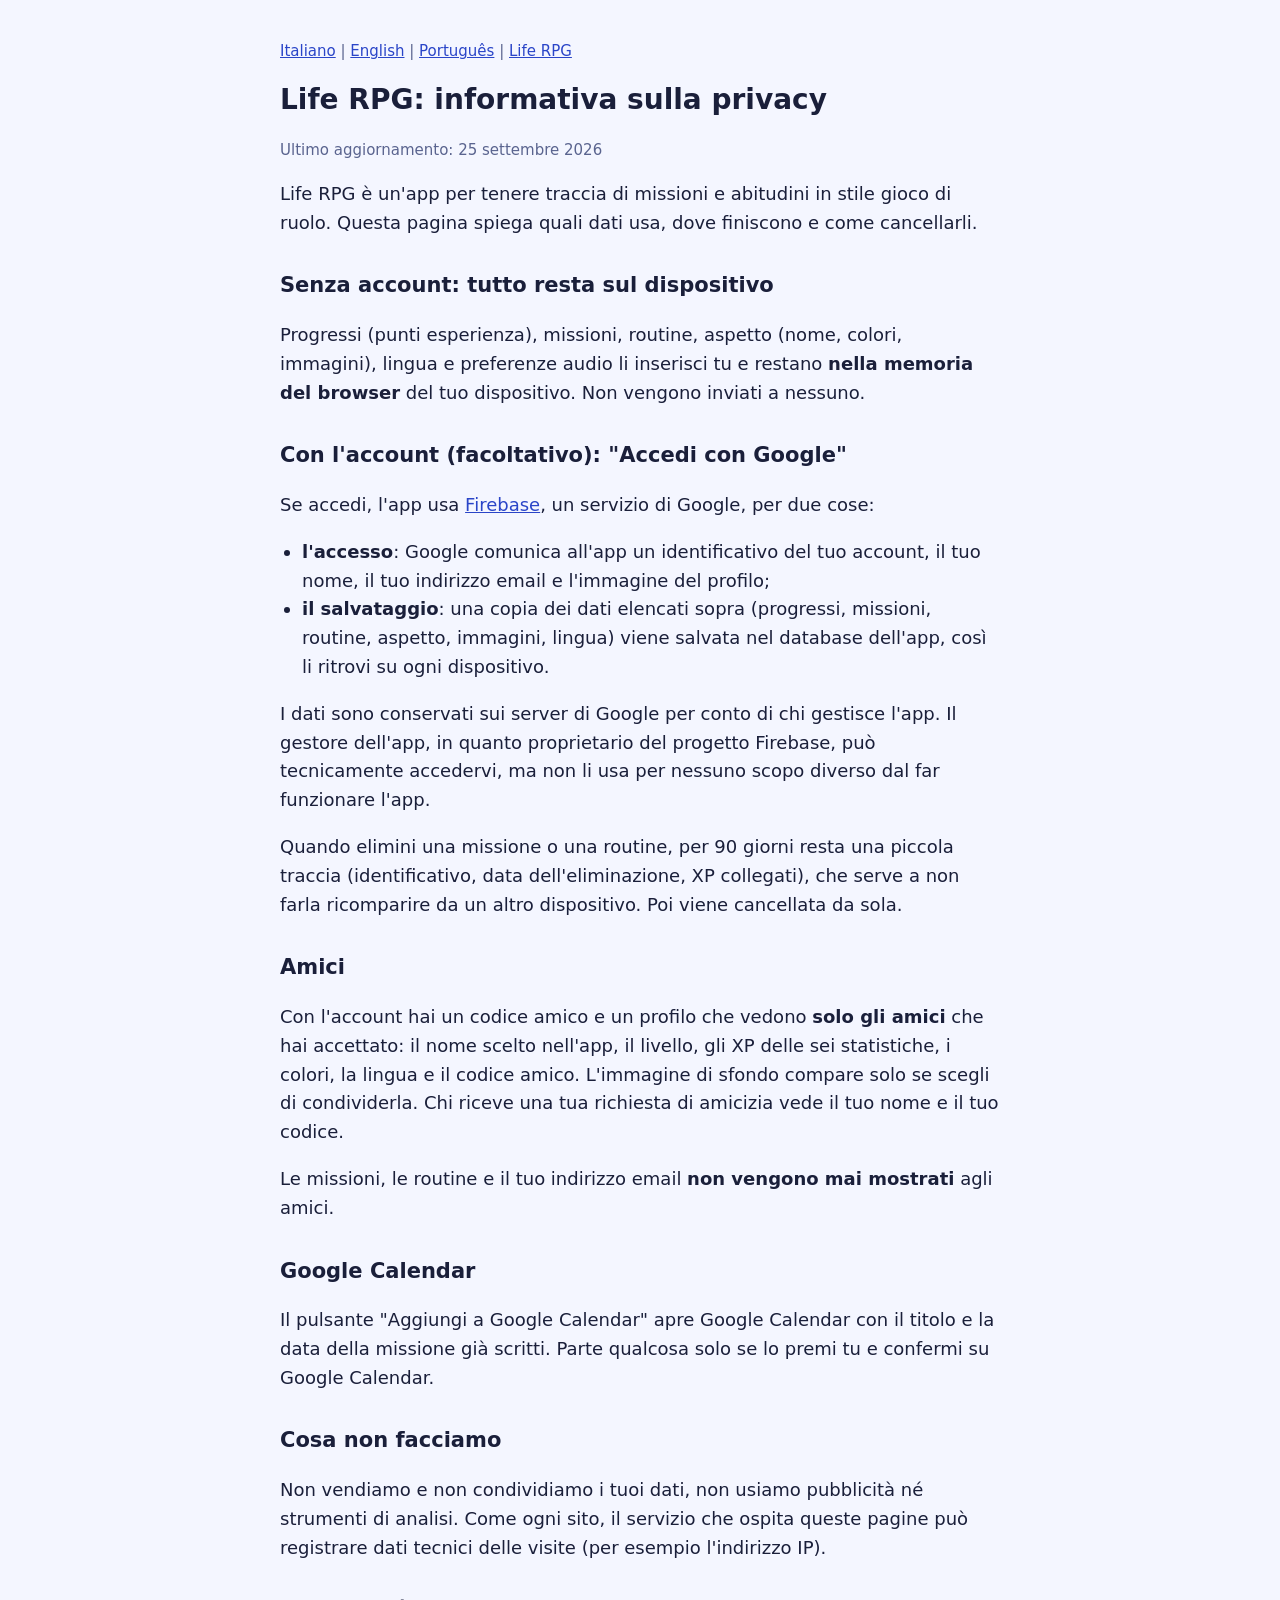
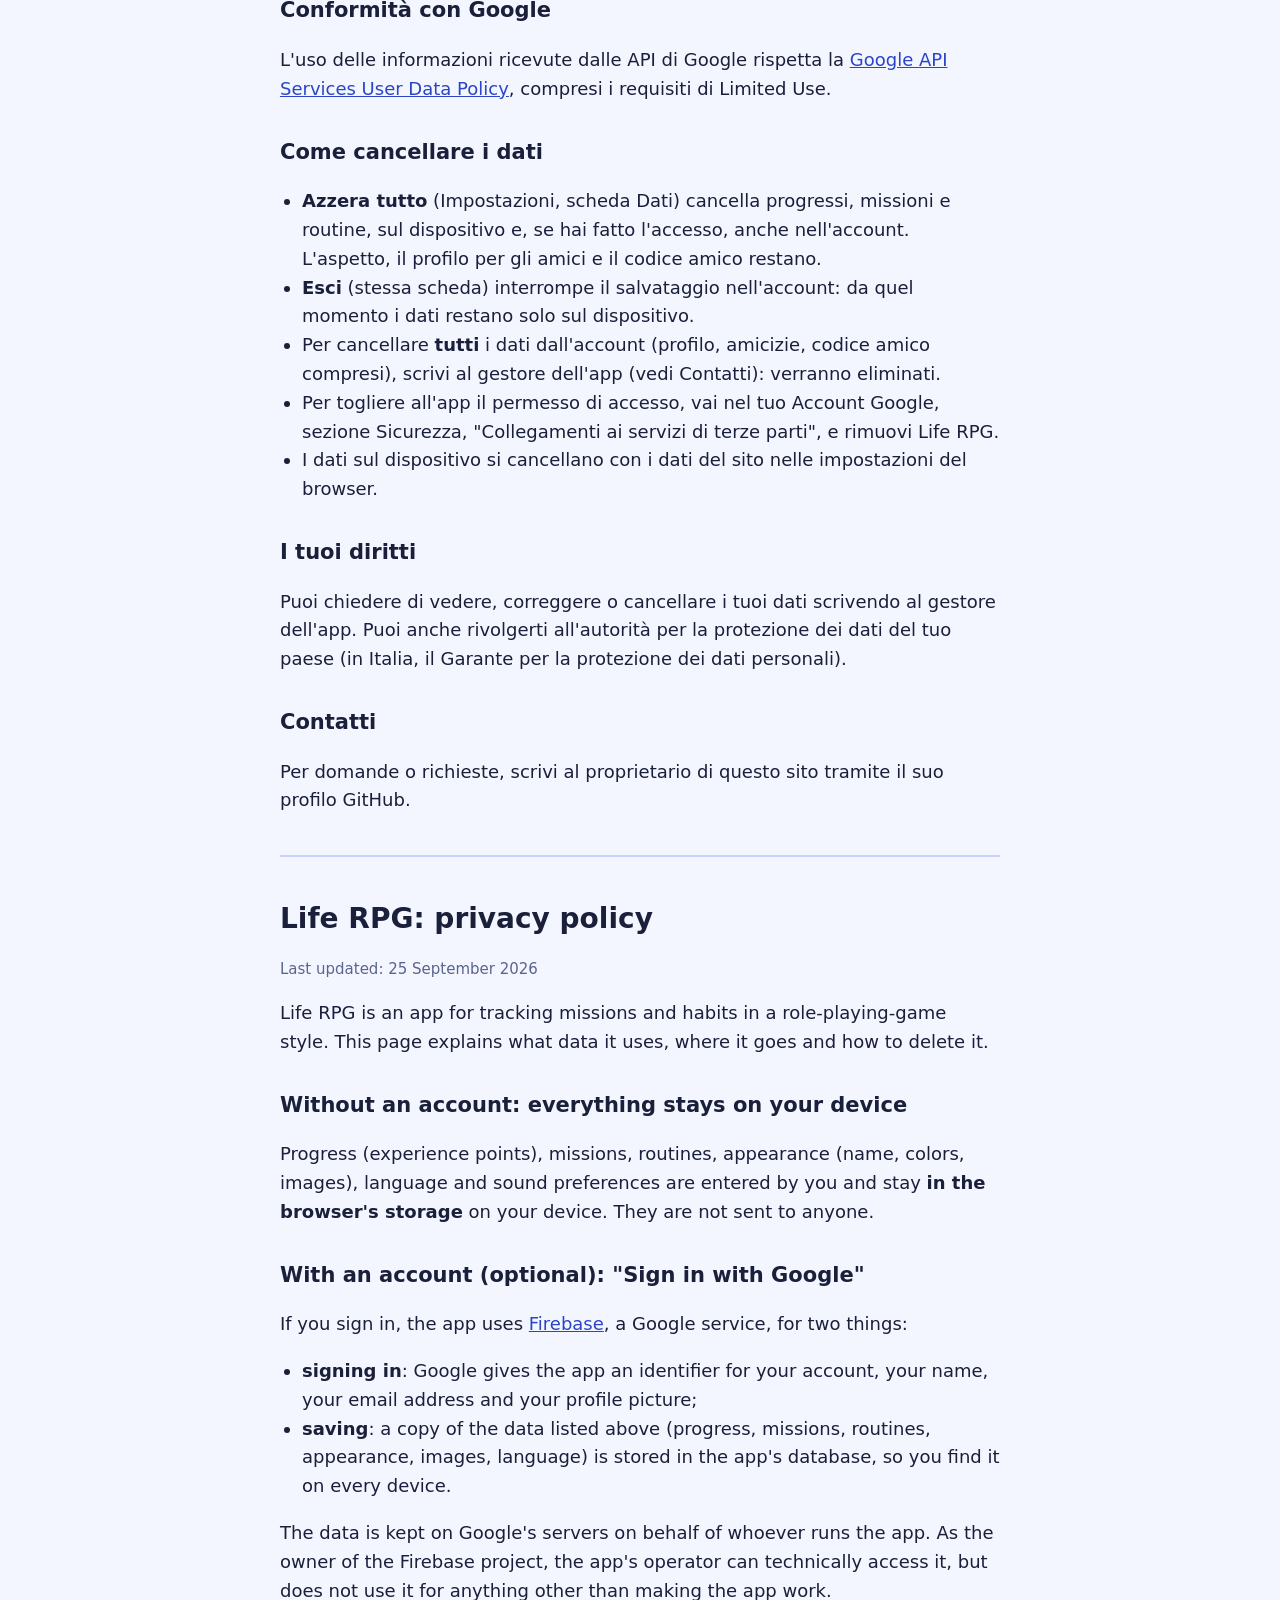
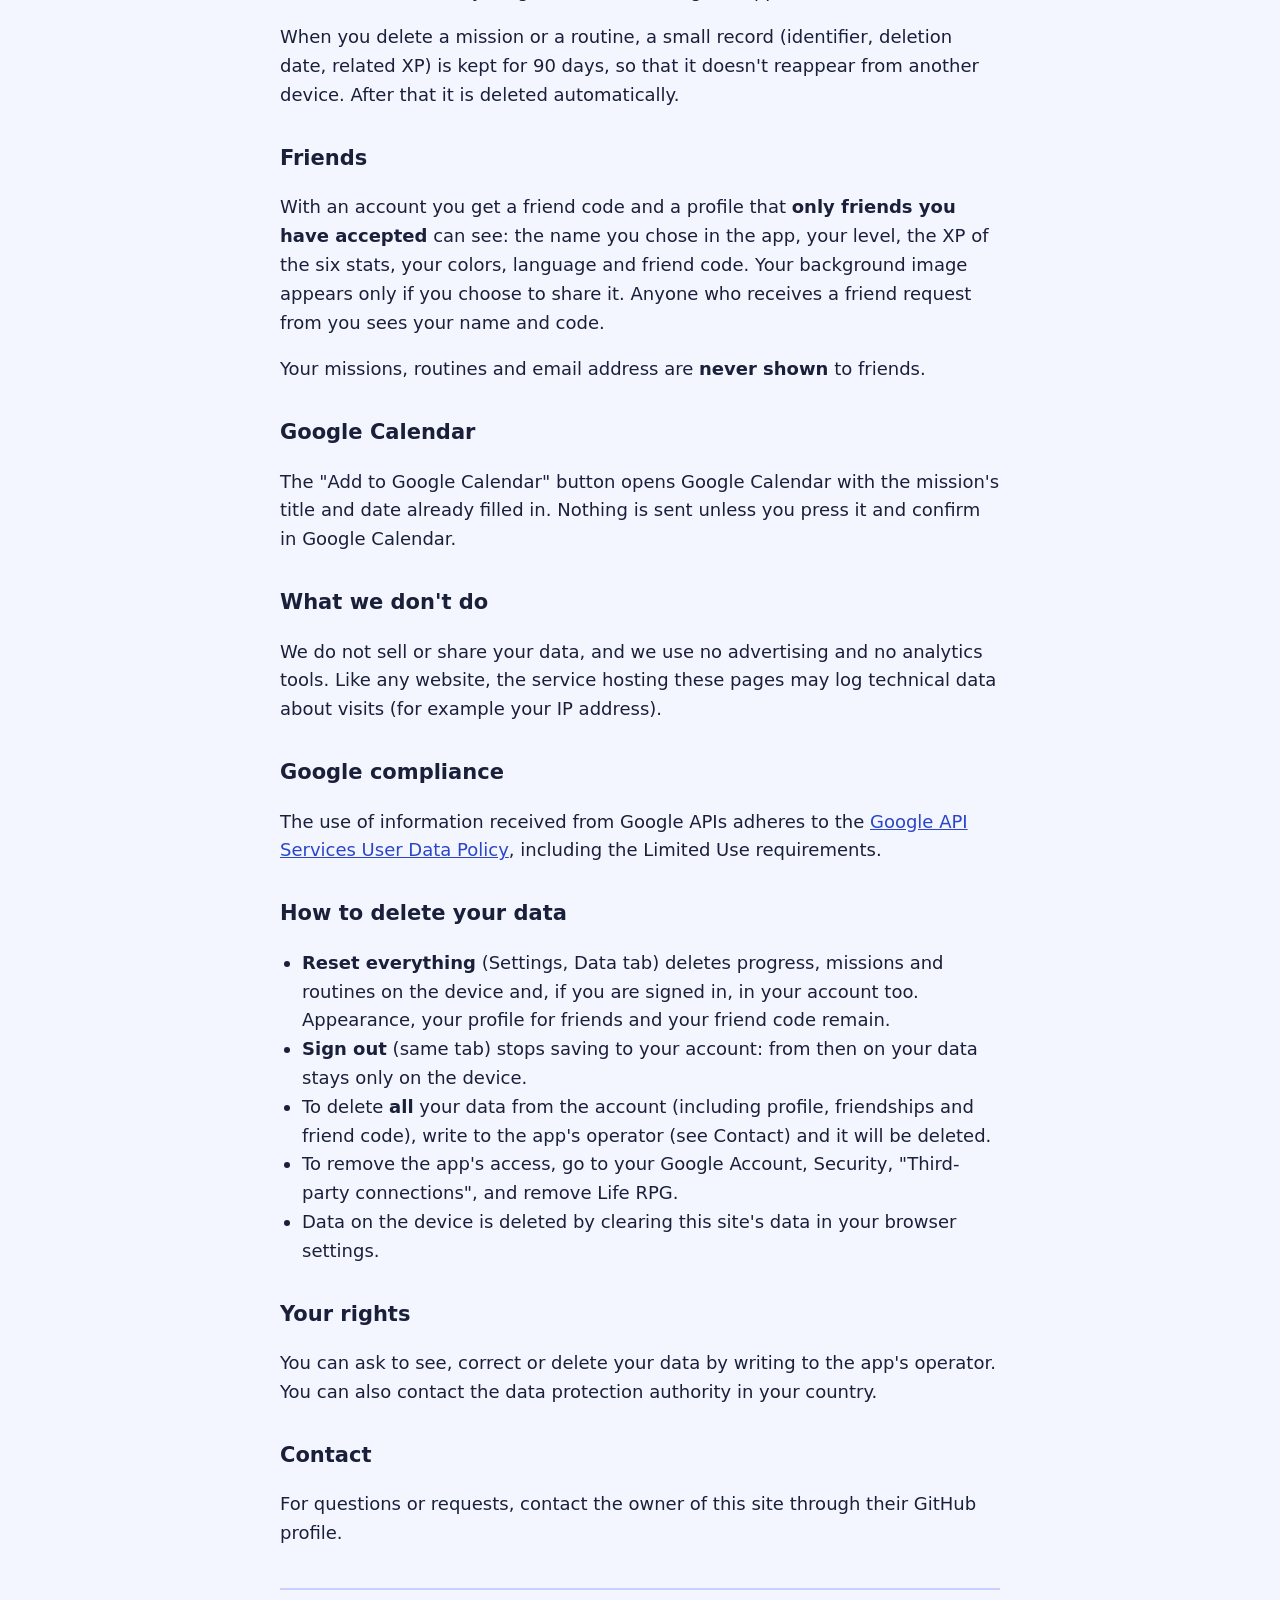
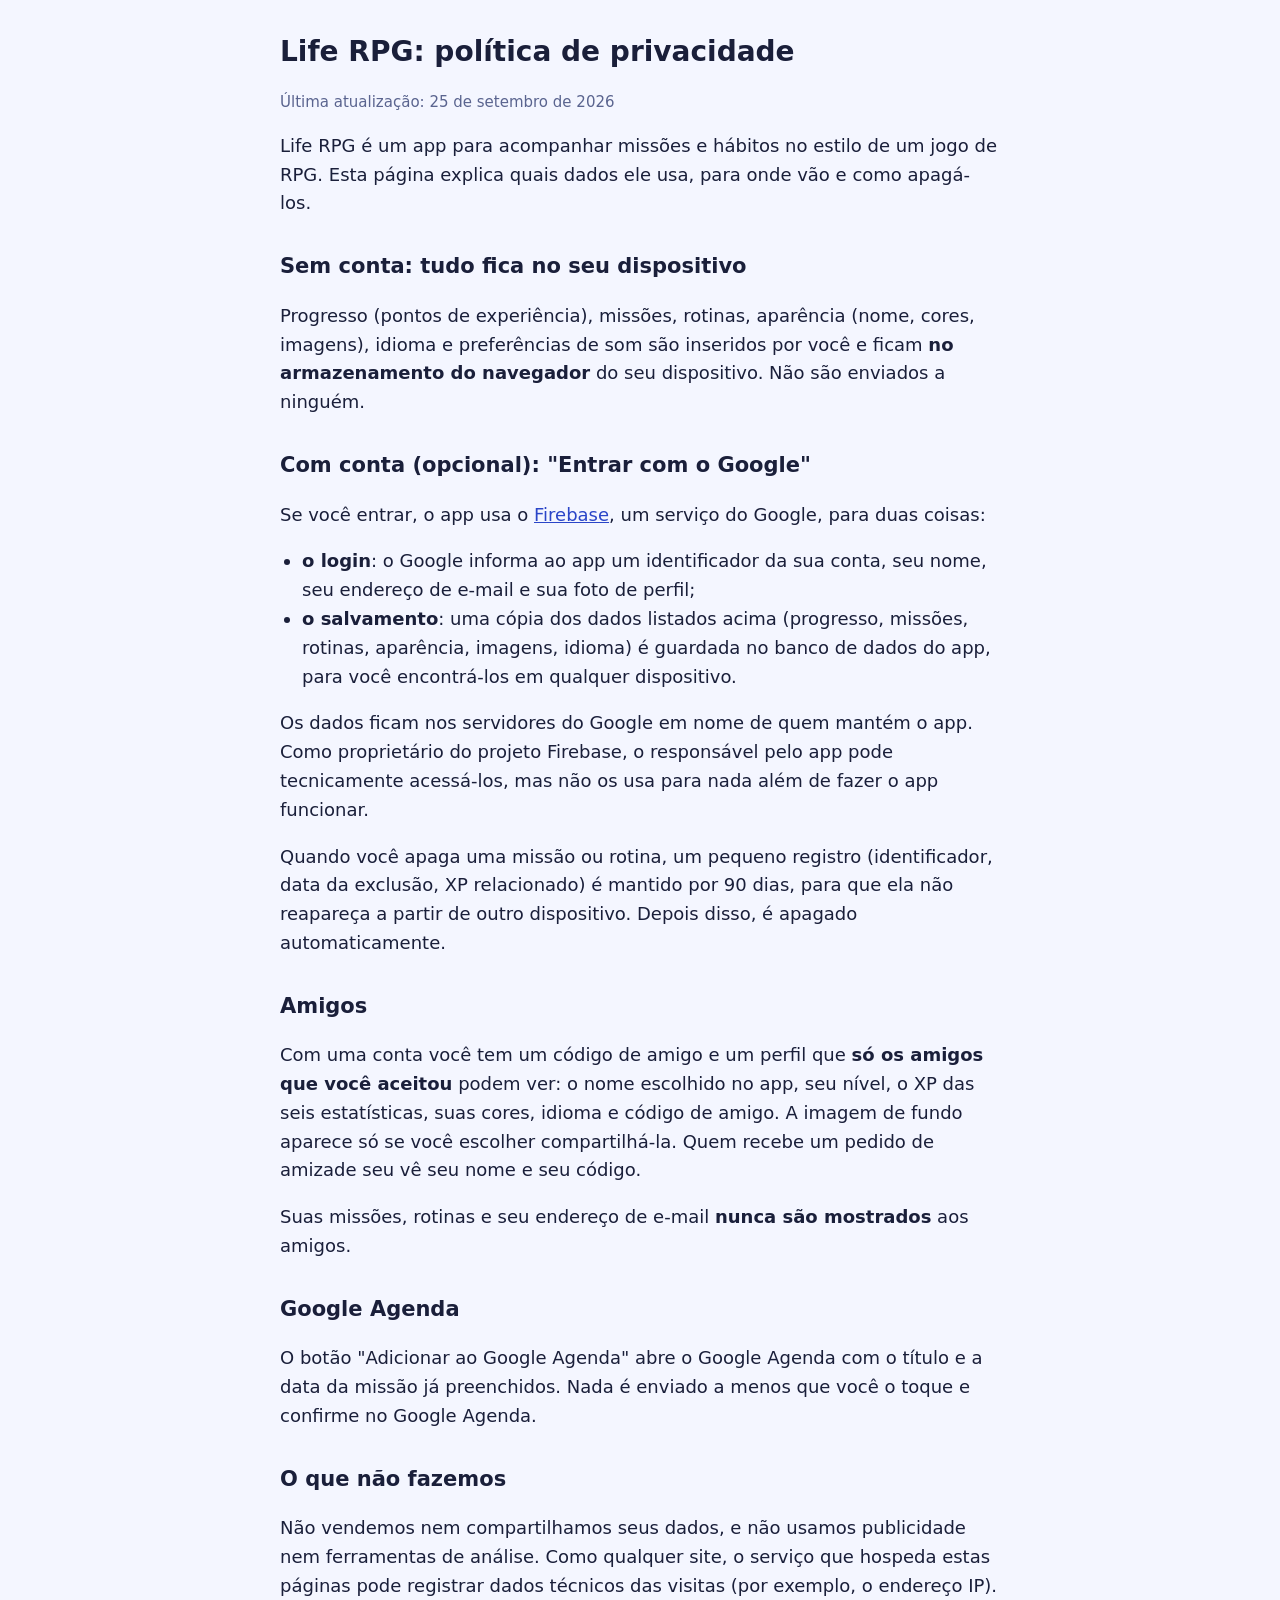
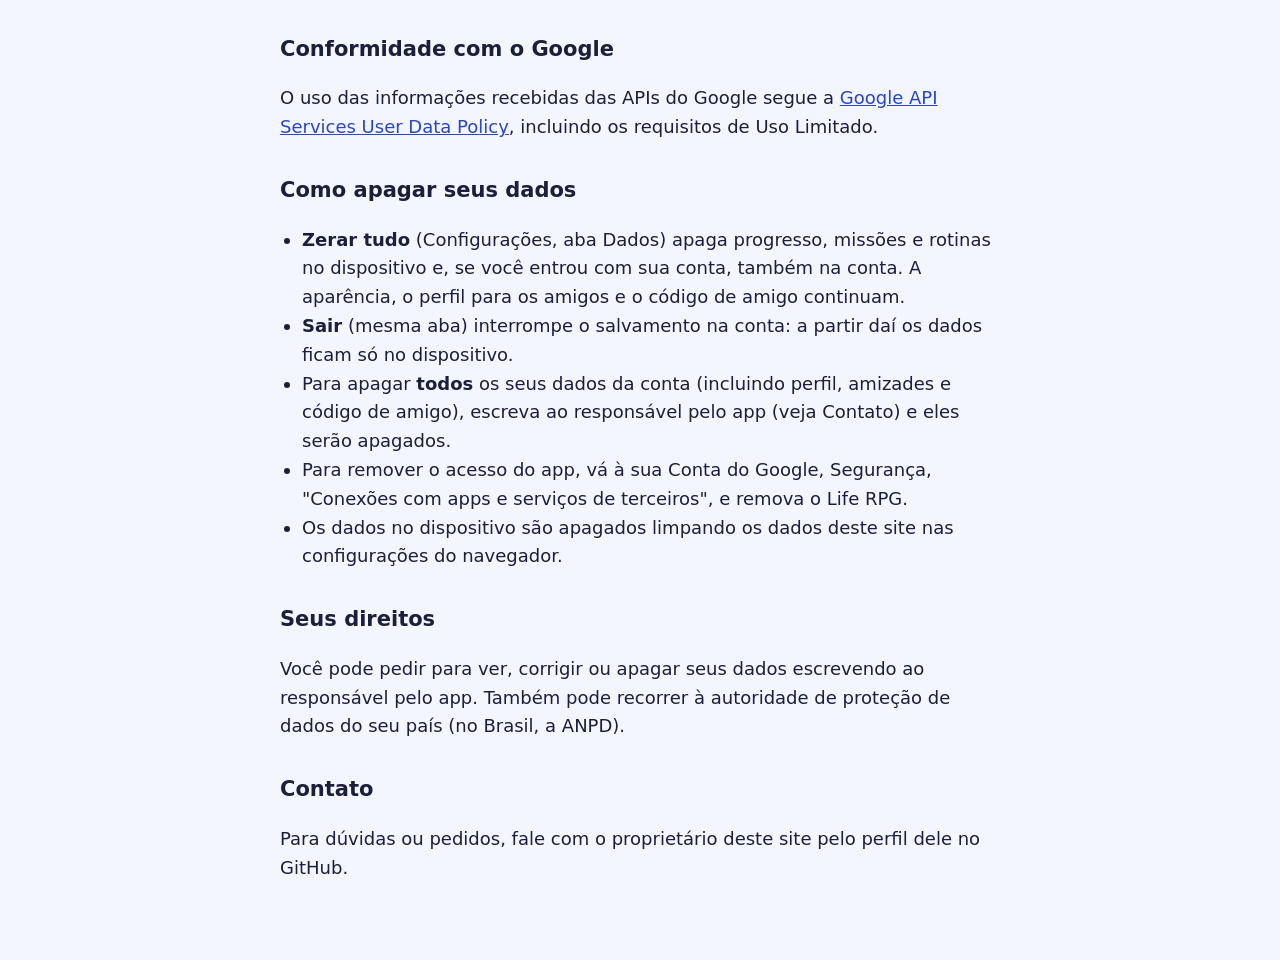
==== privacy.html @ fd1cff00 "Add files via upload" ====
<!DOCTYPE html>
<html lang="it">
<head>
<meta charset="utf-8">
<meta name="viewport" content="width=device-width, initial-scale=1">
<title>Life RPG - Privacy</title>
<style>
  body { font: 18px/1.6 system-ui, sans-serif; max-width: 720px; margin: 0 auto; padding: 24px 18px 60px; color: #1a1f3a; background: #f4f6ff; }
  h1 { font-size: 28px; margin: 0 0 8px; }
  h2 { font-size: 21px; margin: 32px 0 8px; }
  a { color: #2a45c8; }
  hr { border: 0; border-top: 2px solid #c9d2ff; margin: 40px 0; }
  .lang, .upd { font-size: 15px; color: #5a648f; }
  ul { padding-left: 22px; }
</style>
</head>
<body>

<p class="lang"><a href="#it">Italiano</a> | <a href="#en">English</a> | <a href="#pt">Português</a> | <a href="./">Life RPG</a></p>

<section id="it" lang="it">
<h1>Life RPG: informativa sulla privacy</h1>
<p class="upd">Ultimo aggiornamento: 25 settembre 2026</p>
<p>Life RPG è un'app per tenere traccia di missioni e abitudini in stile gioco di ruolo. Questa pagina spiega quali dati usa, dove finiscono e come cancellarli.</p>

<h2>Senza account: tutto resta sul dispositivo</h2>
<p>Progressi (punti esperienza), missioni, routine, aspetto (nome, colori, immagini), lingua e preferenze audio li inserisci tu e restano <strong>nella memoria del browser</strong> del tuo dispositivo. Non vengono inviati a nessuno.</p>

<h2>Con l'account (facoltativo): "Accedi con Google"</h2>
<p>Se accedi, l'app usa <a href="https://firebase.google.com/support/privacy">Firebase</a>, un servizio di Google, per due cose:</p>
<ul>
  <li><strong>l'accesso</strong>: Google comunica all'app un identificativo del tuo account, il tuo nome, il tuo indirizzo email e l'immagine del profilo;</li>
  <li><strong>il salvataggio</strong>: una copia dei dati elencati sopra (progressi, missioni, routine, aspetto, immagini, lingua) viene salvata nel database dell'app, così li ritrovi su ogni dispositivo.</li>
</ul>
<p>I dati sono conservati sui server di Google per conto di chi gestisce l'app. Il gestore dell'app, in quanto proprietario del progetto Firebase, può tecnicamente accedervi, ma non li usa per nessuno scopo diverso dal far funzionare l'app.</p>
<p>Quando elimini una missione o una routine, per 90 giorni resta una piccola traccia (identificativo, data dell'eliminazione, XP collegati), che serve a non farla ricomparire da un altro dispositivo. Poi viene cancellata da sola.</p>

<h2>Amici</h2>
<p>Con l'account hai un codice amico e un profilo che vedono <strong>solo gli amici</strong> che hai accettato: il nome scelto nell'app, il livello, gli XP delle sei statistiche, i colori, la lingua e il codice amico. L'immagine di sfondo compare solo se scegli di condividerla. Chi riceve una tua richiesta di amicizia vede il tuo nome e il tuo codice.</p>
<p>Le missioni, le routine e il tuo indirizzo email <strong>non vengono mai mostrati</strong> agli amici.</p>

<h2>Google Calendar</h2>
<p>Il pulsante "Aggiungi a Google Calendar" apre Google Calendar con il titolo e la data della missione già scritti. Parte qualcosa solo se lo premi tu e confermi su Google Calendar.</p>

<h2>Cosa non facciamo</h2>
<p>Non vendiamo e non condividiamo i tuoi dati, non usiamo pubblicità né strumenti di analisi. Come ogni sito, il servizio che ospita queste pagine può registrare dati tecnici delle visite (per esempio l'indirizzo IP).</p>

<h2>Conformità con Google</h2>
<p>L'uso delle informazioni ricevute dalle API di Google rispetta la <a href="https://developers.google.com/terms/api-services-user-data-policy">Google API Services User Data Policy</a>, compresi i requisiti di Limited Use.</p>

<h2>Come cancellare i dati</h2>
<ul>
  <li><strong>Azzera tutto</strong> (Impostazioni, scheda Dati) cancella progressi, missioni e routine, sul dispositivo e, se hai fatto l'accesso, anche nell'account. L'aspetto, il profilo per gli amici e il codice amico restano.</li>
  <li><strong>Esci</strong> (stessa scheda) interrompe il salvataggio nell'account: da quel momento i dati restano solo sul dispositivo.</li>
  <li>Per cancellare <strong>tutti</strong> i dati dall'account (profilo, amicizie, codice amico compresi), scrivi al gestore dell'app (vedi Contatti): verranno eliminati.</li>
  <li>Per togliere all'app il permesso di accesso, vai nel tuo Account Google, sezione Sicurezza, "Collegamenti ai servizi di terze parti", e rimuovi Life RPG.</li>
  <li>I dati sul dispositivo si cancellano con i dati del sito nelle impostazioni del browser.</li>
</ul>

<h2>I tuoi diritti</h2>
<p>Puoi chiedere di vedere, correggere o cancellare i tuoi dati scrivendo al gestore dell'app. Puoi anche rivolgerti all'autorità per la protezione dei dati del tuo paese (in Italia, il Garante per la protezione dei dati personali).</p>

<h2>Contatti</h2>
<p>Per domande o richieste, scrivi al proprietario di questo sito tramite il suo profilo GitHub.</p>
</section>

<hr>

<section id="en" lang="en">
<h1>Life RPG: privacy policy</h1>
<p class="upd">Last updated: 25 September 2026</p>
<p>Life RPG is an app for tracking missions and habits in a role-playing-game style. This page explains what data it uses, where it goes and how to delete it.</p>

<h2>Without an account: everything stays on your device</h2>
<p>Progress (experience points), missions, routines, appearance (name, colors, images), language and sound preferences are entered by you and stay <strong>in the browser's storage</strong> on your device. They are not sent to anyone.</p>

<h2>With an account (optional): "Sign in with Google"</h2>
<p>If you sign in, the app uses <a href="https://firebase.google.com/support/privacy">Firebase</a>, a Google service, for two things:</p>
<ul>
  <li><strong>signing in</strong>: Google gives the app an identifier for your account, your name, your email address and your profile picture;</li>
  <li><strong>saving</strong>: a copy of the data listed above (progress, missions, routines, appearance, images, language) is stored in the app's database, so you find it on every device.</li>
</ul>
<p>The data is kept on Google's servers on behalf of whoever runs the app. As the owner of the Firebase project, the app's operator can technically access it, but does not use it for anything other than making the app work.</p>
<p>When you delete a mission or a routine, a small record (identifier, deletion date, related XP) is kept for 90 days, so that it doesn't reappear from another device. After that it is deleted automatically.</p>

<h2>Friends</h2>
<p>With an account you get a friend code and a profile that <strong>only friends you have accepted</strong> can see: the name you chose in the app, your level, the XP of the six stats, your colors, language and friend code. Your background image appears only if you choose to share it. Anyone who receives a friend request from you sees your name and code.</p>
<p>Your missions, routines and email address are <strong>never shown</strong> to friends.</p>

<h2>Google Calendar</h2>
<p>The "Add to Google Calendar" button opens Google Calendar with the mission's title and date already filled in. Nothing is sent unless you press it and confirm in Google Calendar.</p>

<h2>What we don't do</h2>
<p>We do not sell or share your data, and we use no advertising and no analytics tools. Like any website, the service hosting these pages may log technical data about visits (for example your IP address).</p>

<h2>Google compliance</h2>
<p>The use of information received from Google APIs adheres to the <a href="https://developers.google.com/terms/api-services-user-data-policy">Google API Services User Data Policy</a>, including the Limited Use requirements.</p>

<h2>How to delete your data</h2>
<ul>
  <li><strong>Reset everything</strong> (Settings, Data tab) deletes progress, missions and routines on the device and, if you are signed in, in your account too. Appearance, your profile for friends and your friend code remain.</li>
  <li><strong>Sign out</strong> (same tab) stops saving to your account: from then on your data stays only on the device.</li>
  <li>To delete <strong>all</strong> your data from the account (including profile, friendships and friend code), write to the app's operator (see Contact) and it will be deleted.</li>
  <li>To remove the app's access, go to your Google Account, Security, "Third-party connections", and remove Life RPG.</li>
  <li>Data on the device is deleted by clearing this site's data in your browser settings.</li>
</ul>

<h2>Your rights</h2>
<p>You can ask to see, correct or delete your data by writing to the app's operator. You can also contact the data protection authority in your country.</p>

<h2>Contact</h2>
<p>For questions or requests, contact the owner of this site through their GitHub profile.</p>
</section>

<hr>

<section id="pt" lang="pt-BR">
<h1>Life RPG: política de privacidade</h1>
<p class="upd">Última atualização: 25 de setembro de 2026</p>
<p>Life RPG é um app para acompanhar missões e hábitos no estilo de um jogo de RPG. Esta página explica quais dados ele usa, para onde vão e como apagá-los.</p>

<h2>Sem conta: tudo fica no seu dispositivo</h2>
<p>Progresso (pontos de experiência), missões, rotinas, aparência (nome, cores, imagens), idioma e preferências de som são inseridos por você e ficam <strong>no armazenamento do navegador</strong> do seu dispositivo. Não são enviados a ninguém.</p>

<h2>Com conta (opcional): "Entrar com o Google"</h2>
<p>Se você entrar, o app usa o <a href="https://firebase.google.com/support/privacy">Firebase</a>, um serviço do Google, para duas coisas:</p>
<ul>
  <li><strong>o login</strong>: o Google informa ao app um identificador da sua conta, seu nome, seu endereço de e-mail e sua foto de perfil;</li>
  <li><strong>o salvamento</strong>: uma cópia dos dados listados acima (progresso, missões, rotinas, aparência, imagens, idioma) é guardada no banco de dados do app, para você encontrá-los em qualquer dispositivo.</li>
</ul>
<p>Os dados ficam nos servidores do Google em nome de quem mantém o app. Como proprietário do projeto Firebase, o responsável pelo app pode tecnicamente acessá-los, mas não os usa para nada além de fazer o app funcionar.</p>
<p>Quando você apaga uma missão ou rotina, um pequeno registro (identificador, data da exclusão, XP relacionado) é mantido por 90 dias, para que ela não reapareça a partir de outro dispositivo. Depois disso, é apagado automaticamente.</p>

<h2>Amigos</h2>
<p>Com uma conta você tem um código de amigo e um perfil que <strong>só os amigos que você aceitou</strong> podem ver: o nome escolhido no app, seu nível, o XP das seis estatísticas, suas cores, idioma e código de amigo. A imagem de fundo aparece só se você escolher compartilhá-la. Quem recebe um pedido de amizade seu vê seu nome e seu código.</p>
<p>Suas missões, rotinas e seu endereço de e-mail <strong>nunca são mostrados</strong> aos amigos.</p>

<h2>Google Agenda</h2>
<p>O botão "Adicionar ao Google Agenda" abre o Google Agenda com o título e a data da missão já preenchidos. Nada é enviado a menos que você o toque e confirme no Google Agenda.</p>

<h2>O que não fazemos</h2>
<p>Não vendemos nem compartilhamos seus dados, e não usamos publicidade nem ferramentas de análise. Como qualquer site, o serviço que hospeda estas páginas pode registrar dados técnicos das visitas (por exemplo, o endereço IP).</p>

<h2>Conformidade com o Google</h2>
<p>O uso das informações recebidas das APIs do Google segue a <a href="https://developers.google.com/terms/api-services-user-data-policy">Google API Services User Data Policy</a>, incluindo os requisitos de Uso Limitado.</p>

<h2>Como apagar seus dados</h2>
<ul>
  <li><strong>Zerar tudo</strong> (Configurações, aba Dados) apaga progresso, missões e rotinas no dispositivo e, se você entrou com sua conta, também na conta. A aparência, o perfil para os amigos e o código de amigo continuam.</li>
  <li><strong>Sair</strong> (mesma aba) interrompe o salvamento na conta: a partir daí os dados ficam só no dispositivo.</li>
  <li>Para apagar <strong>todos</strong> os seus dados da conta (incluindo perfil, amizades e código de amigo), escreva ao responsável pelo app (veja Contato) e eles serão apagados.</li>
  <li>Para remover o acesso do app, vá à sua Conta do Google, Segurança, "Conexões com apps e serviços de terceiros", e remova o Life RPG.</li>
  <li>Os dados no dispositivo são apagados limpando os dados deste site nas configurações do navegador.</li>
</ul>

<h2>Seus direitos</h2>
<p>Você pode pedir para ver, corrigir ou apagar seus dados escrevendo ao responsável pelo app. Também pode recorrer à autoridade de proteção de dados do seu país (no Brasil, a ANPD).</p>

<h2>Contato</h2>
<p>Para dúvidas ou pedidos, fale com o proprietário deste site pelo perfil dele no GitHub.</p>
</section>

</body>
</html>
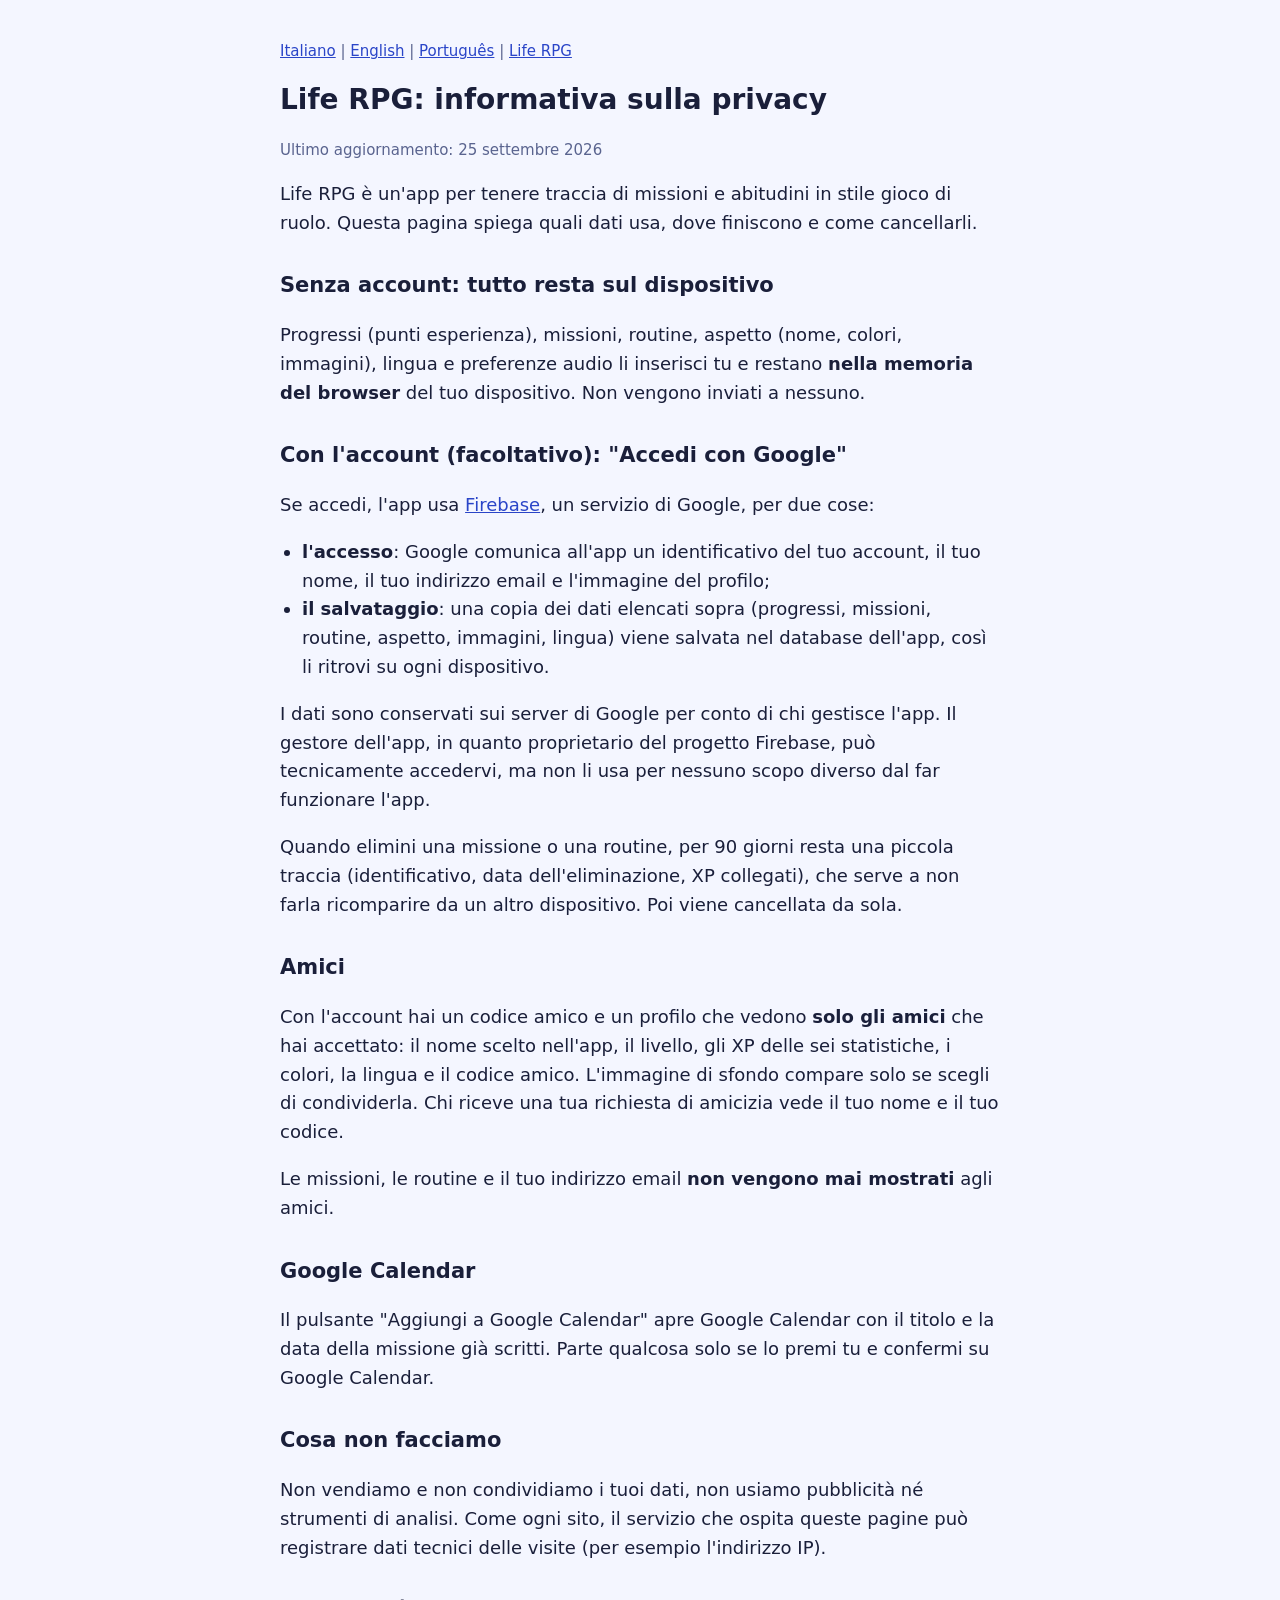
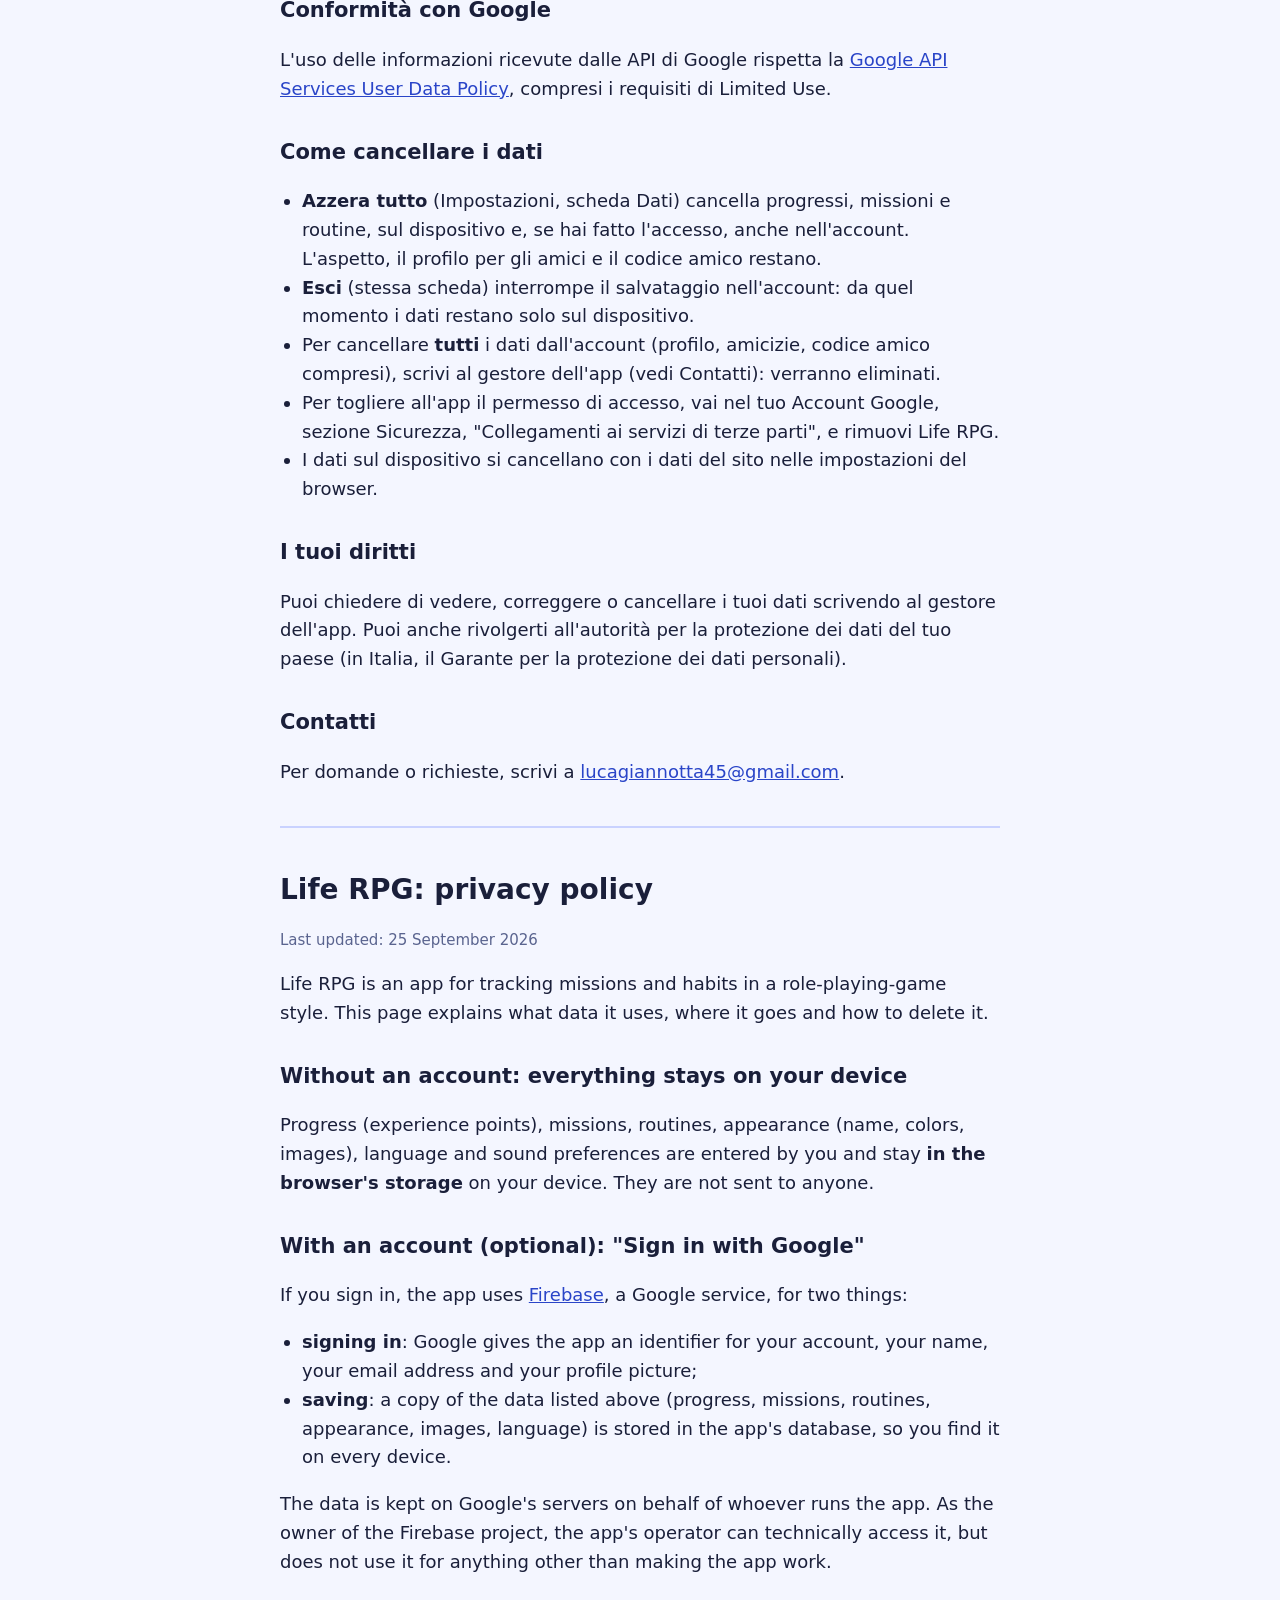
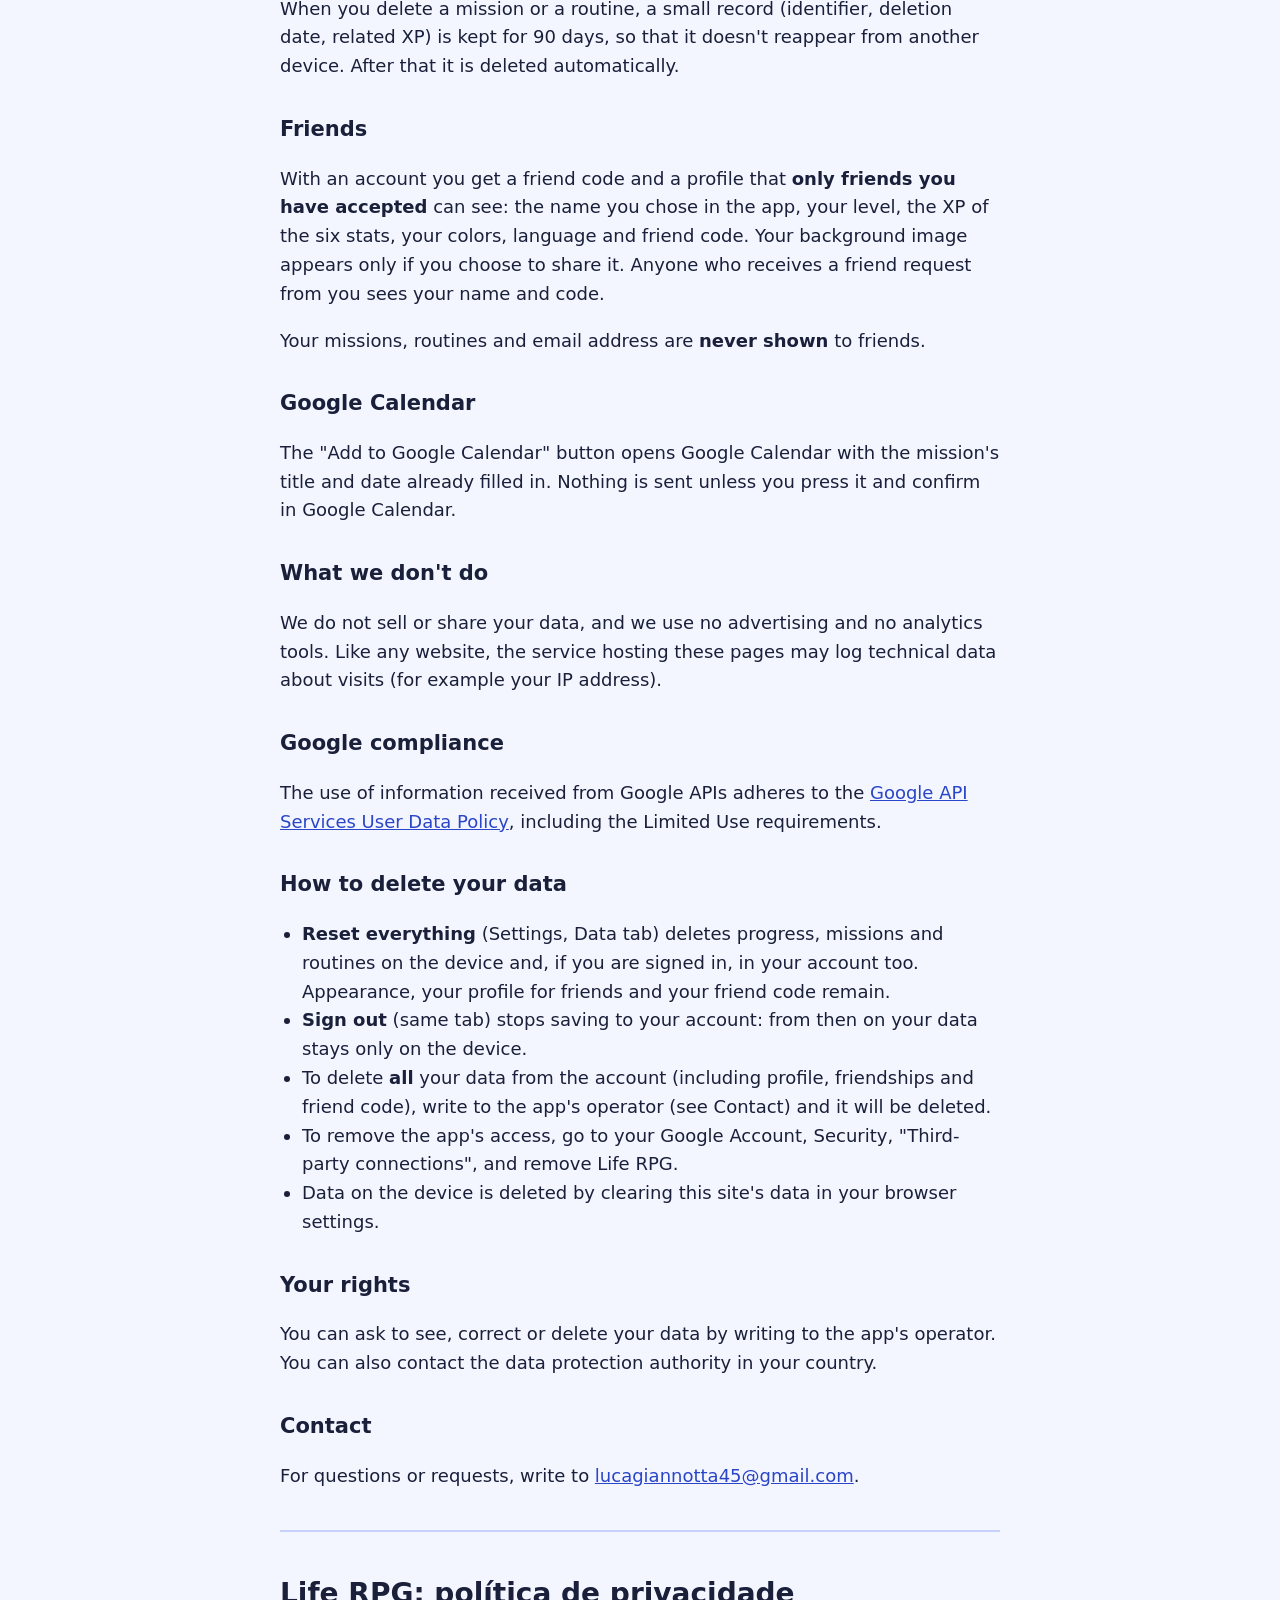
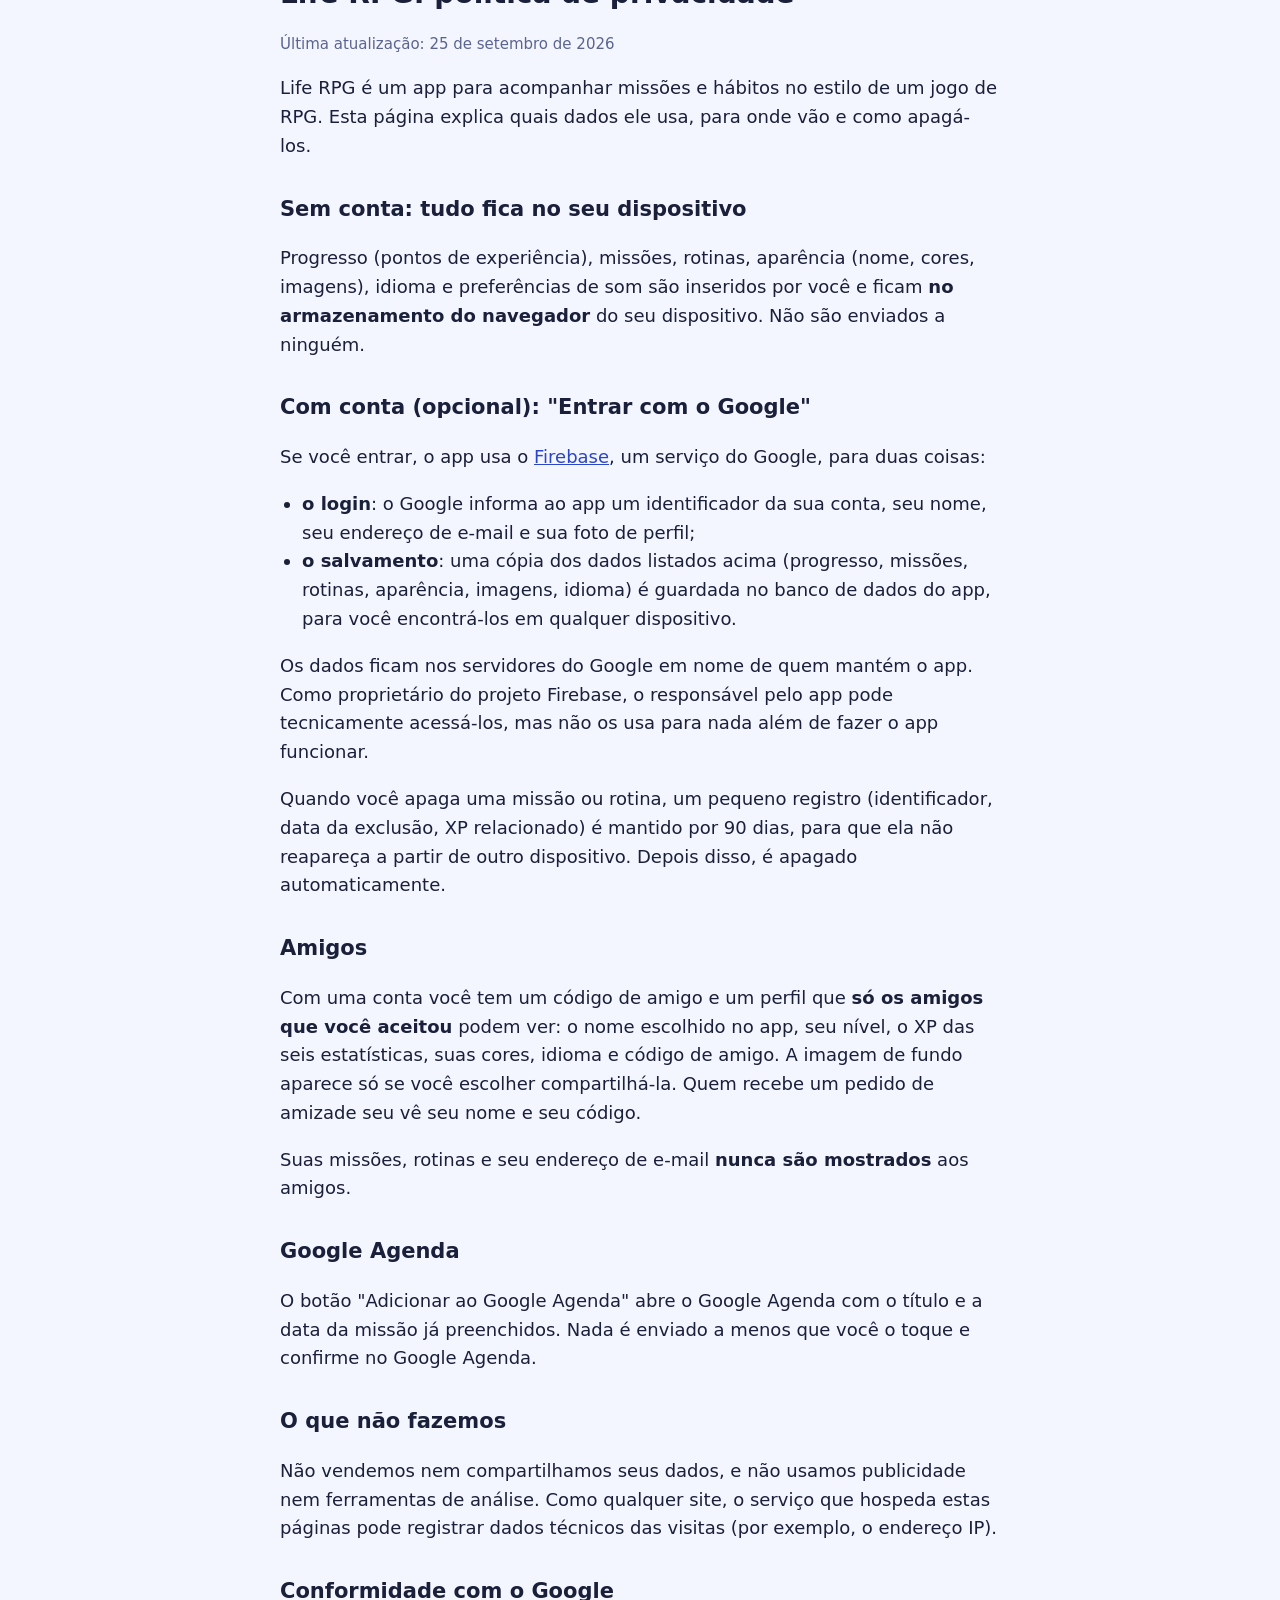
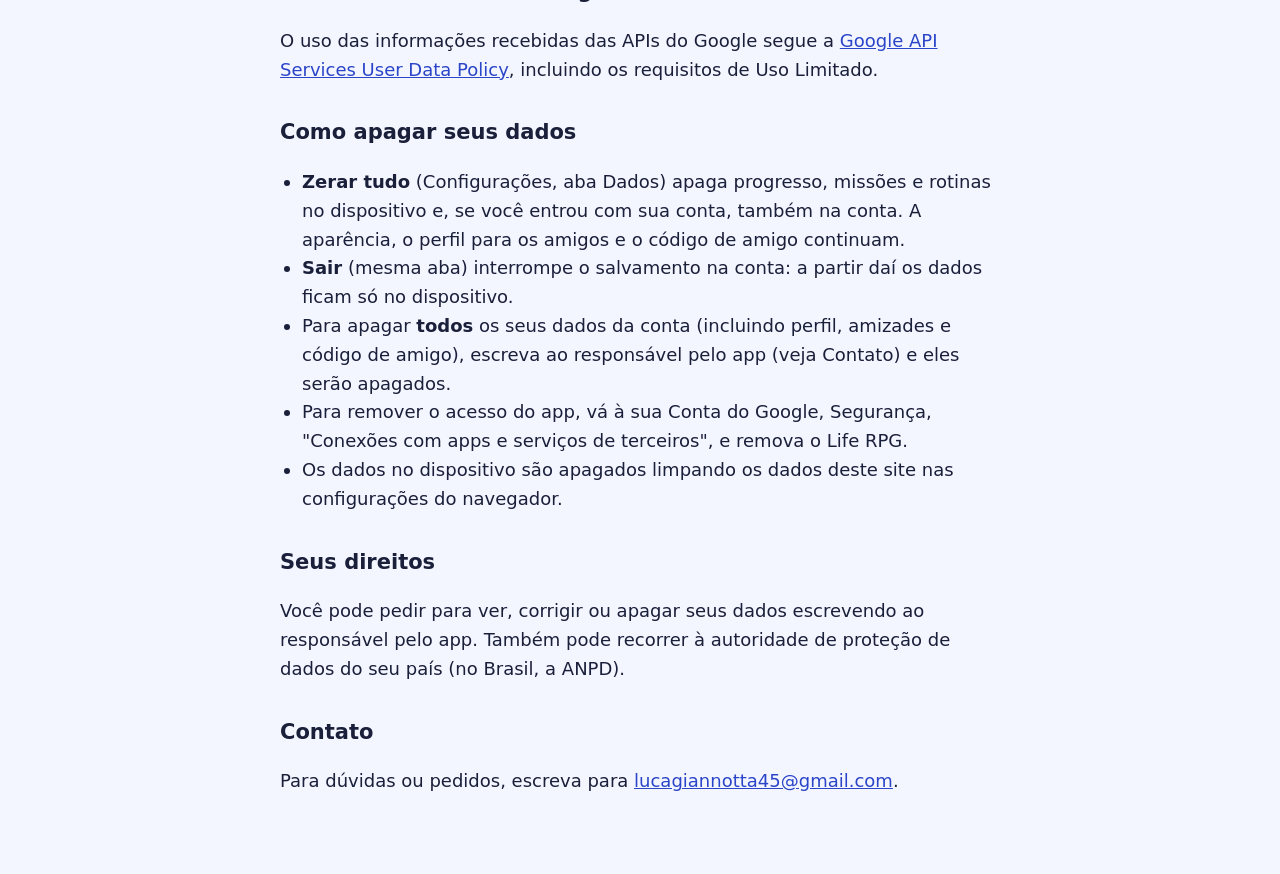
==== commit c944733b: "Add files via upload" ====
--- a/privacy.html
+++ b/privacy.html
@@ -61,7 +61,7 @@
 <p>Puoi chiedere di vedere, correggere o cancellare i tuoi dati scrivendo al gestore dell'app. Puoi anche rivolgerti all'autorità per la protezione dei dati del tuo paese (in Italia, il Garante per la protezione dei dati personali).</p>
 
 <h2>Contatti</h2>
-<p>Per domande o richieste, scrivi al proprietario di questo sito tramite il suo profilo GitHub.</p>
+<p>Per domande o richieste, scrivi a <a href="mailto:lucagiannotta45@gmail.com">lucagiannotta45@gmail.com</a>.</p>
 </section>
 
 <hr>
@@ -109,7 +109,7 @@
 <p>You can ask to see, correct or delete your data by writing to the app's operator. You can also contact the data protection authority in your country.</p>
 
 <h2>Contact</h2>
-<p>For questions or requests, contact the owner of this site through their GitHub profile.</p>
+<p>For questions or requests, write to <a href="mailto:lucagiannotta45@gmail.com">lucagiannotta45@gmail.com</a>.</p>
 </section>
 
 <hr>
@@ -157,7 +157,7 @@
 <p>Você pode pedir para ver, corrigir ou apagar seus dados escrevendo ao responsável pelo app. Também pode recorrer à autoridade de proteção de dados do seu país (no Brasil, a ANPD).</p>
 
 <h2>Contato</h2>
-<p>Para dúvidas ou pedidos, fale com o proprietário deste site pelo perfil dele no GitHub.</p>
+<p>Para dúvidas ou pedidos, escreva para <a href="mailto:lucagiannotta45@gmail.com">lucagiannotta45@gmail.com</a>.</p>
 </section>
 
 </body>
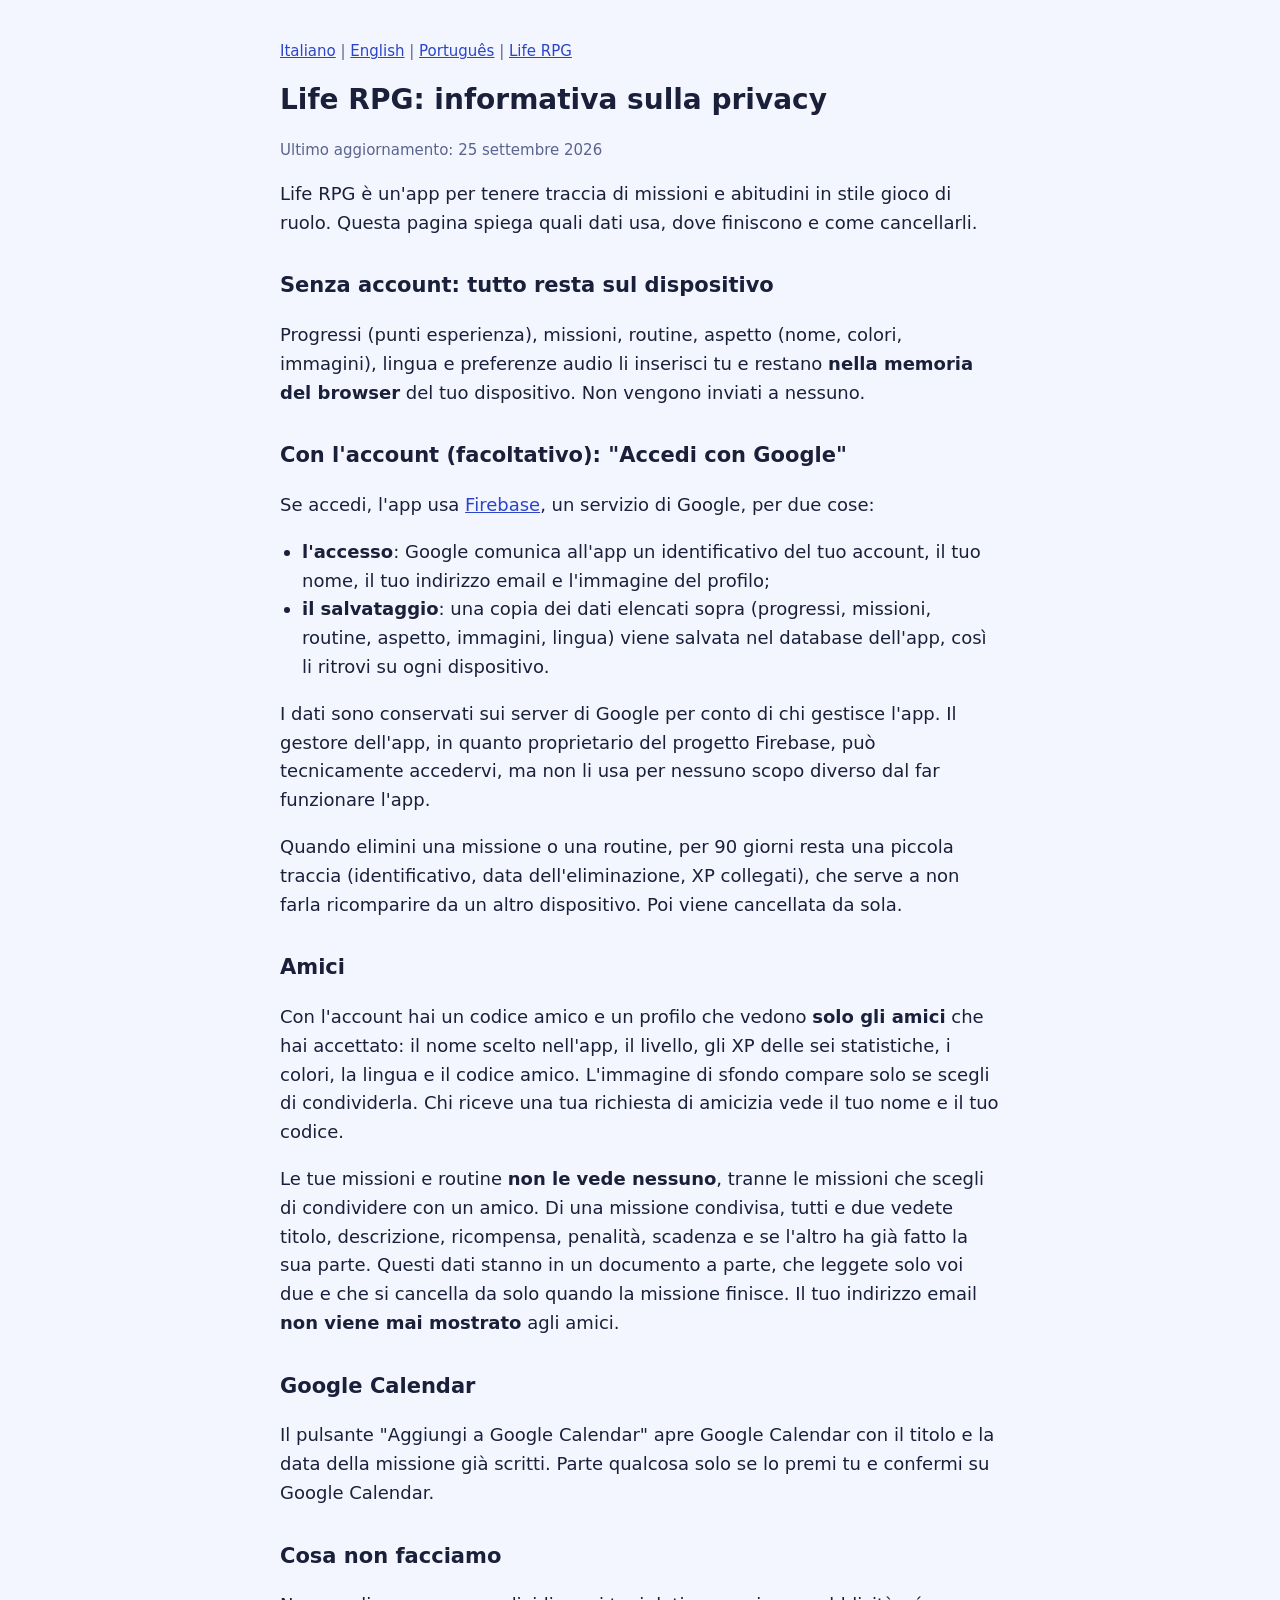
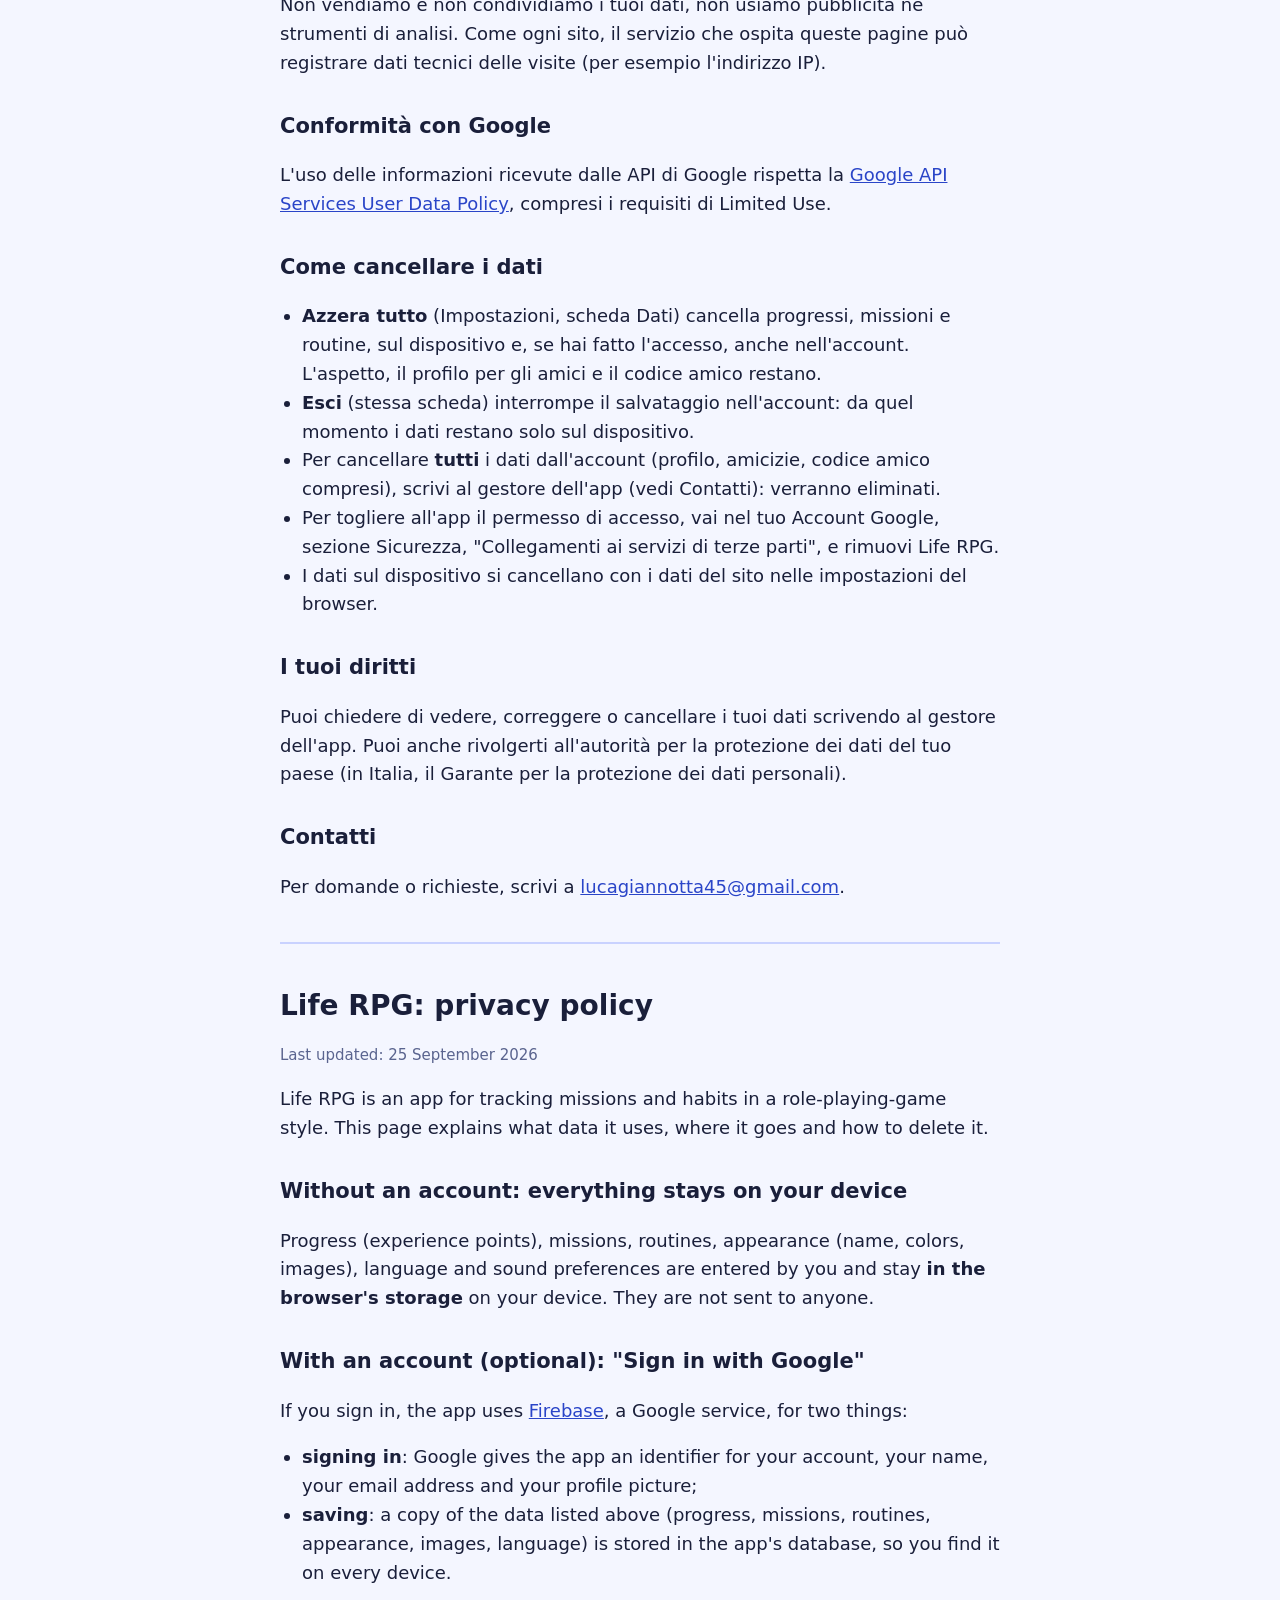
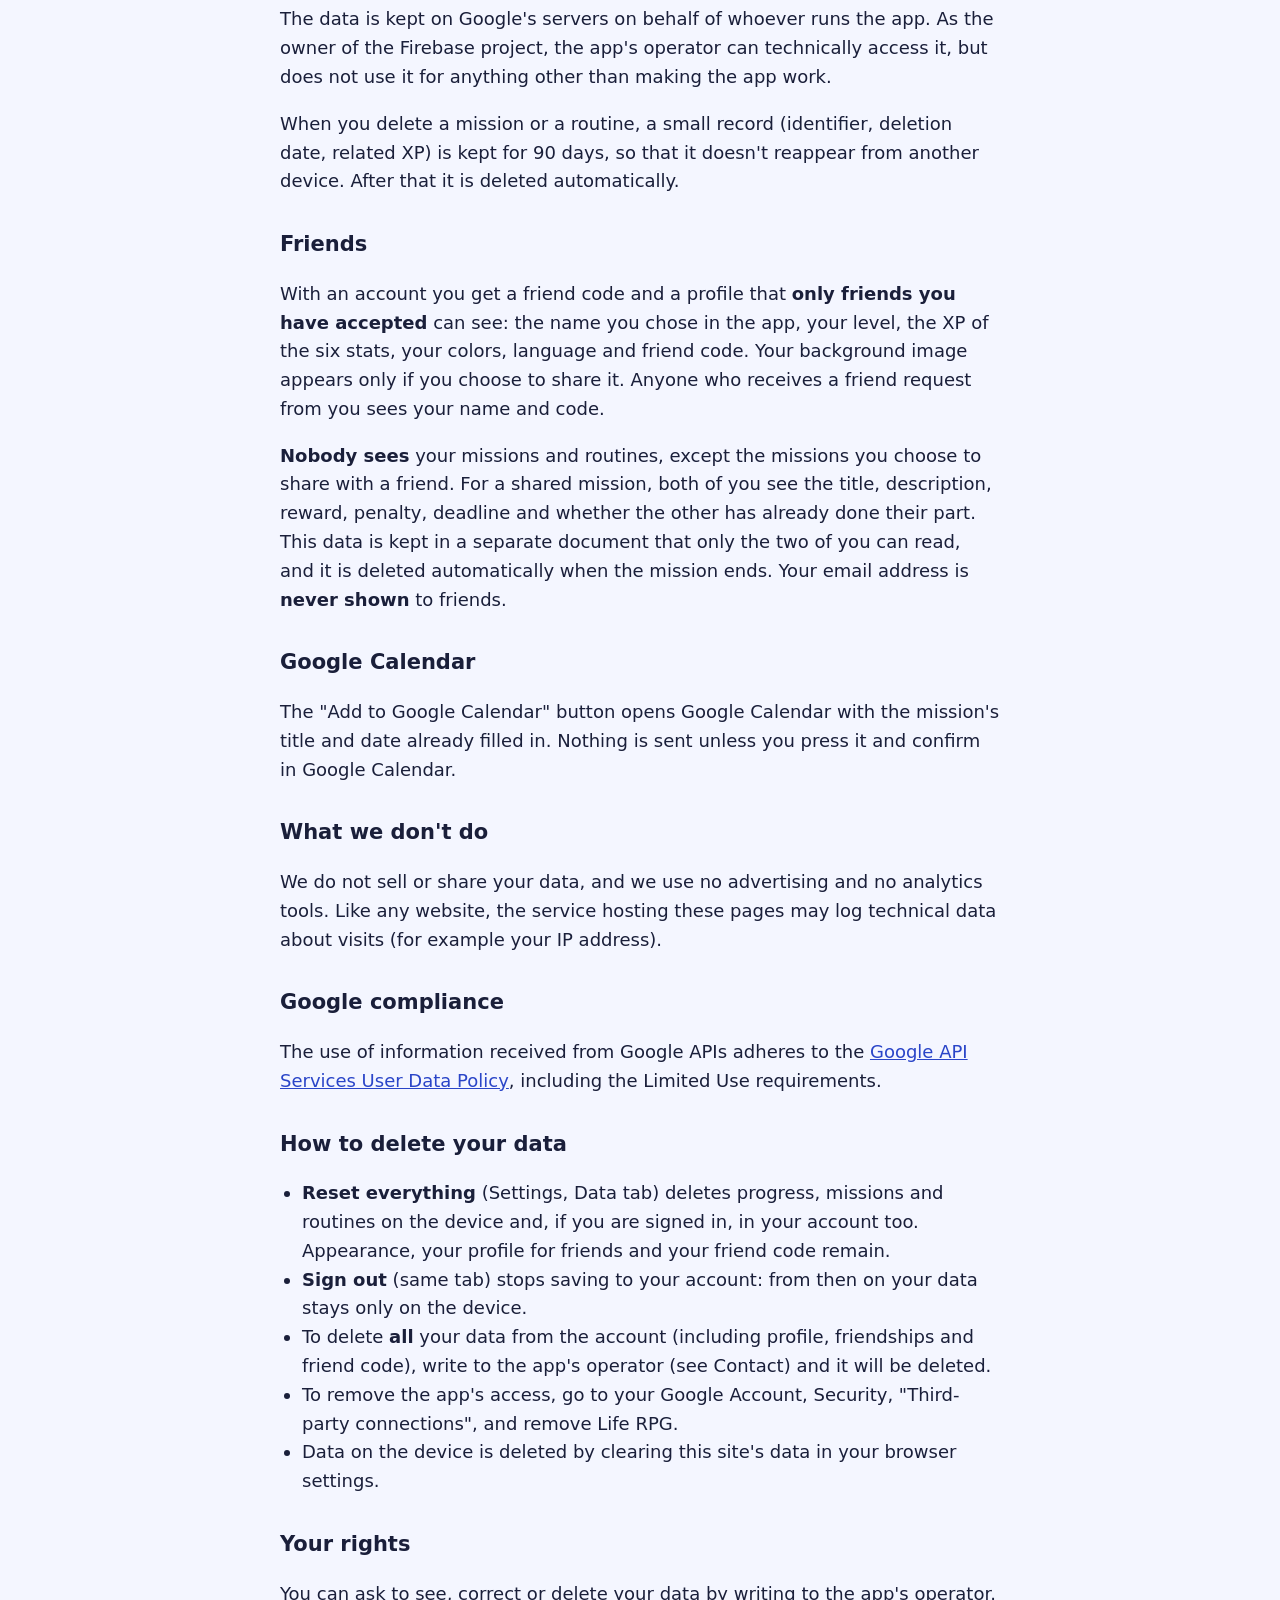
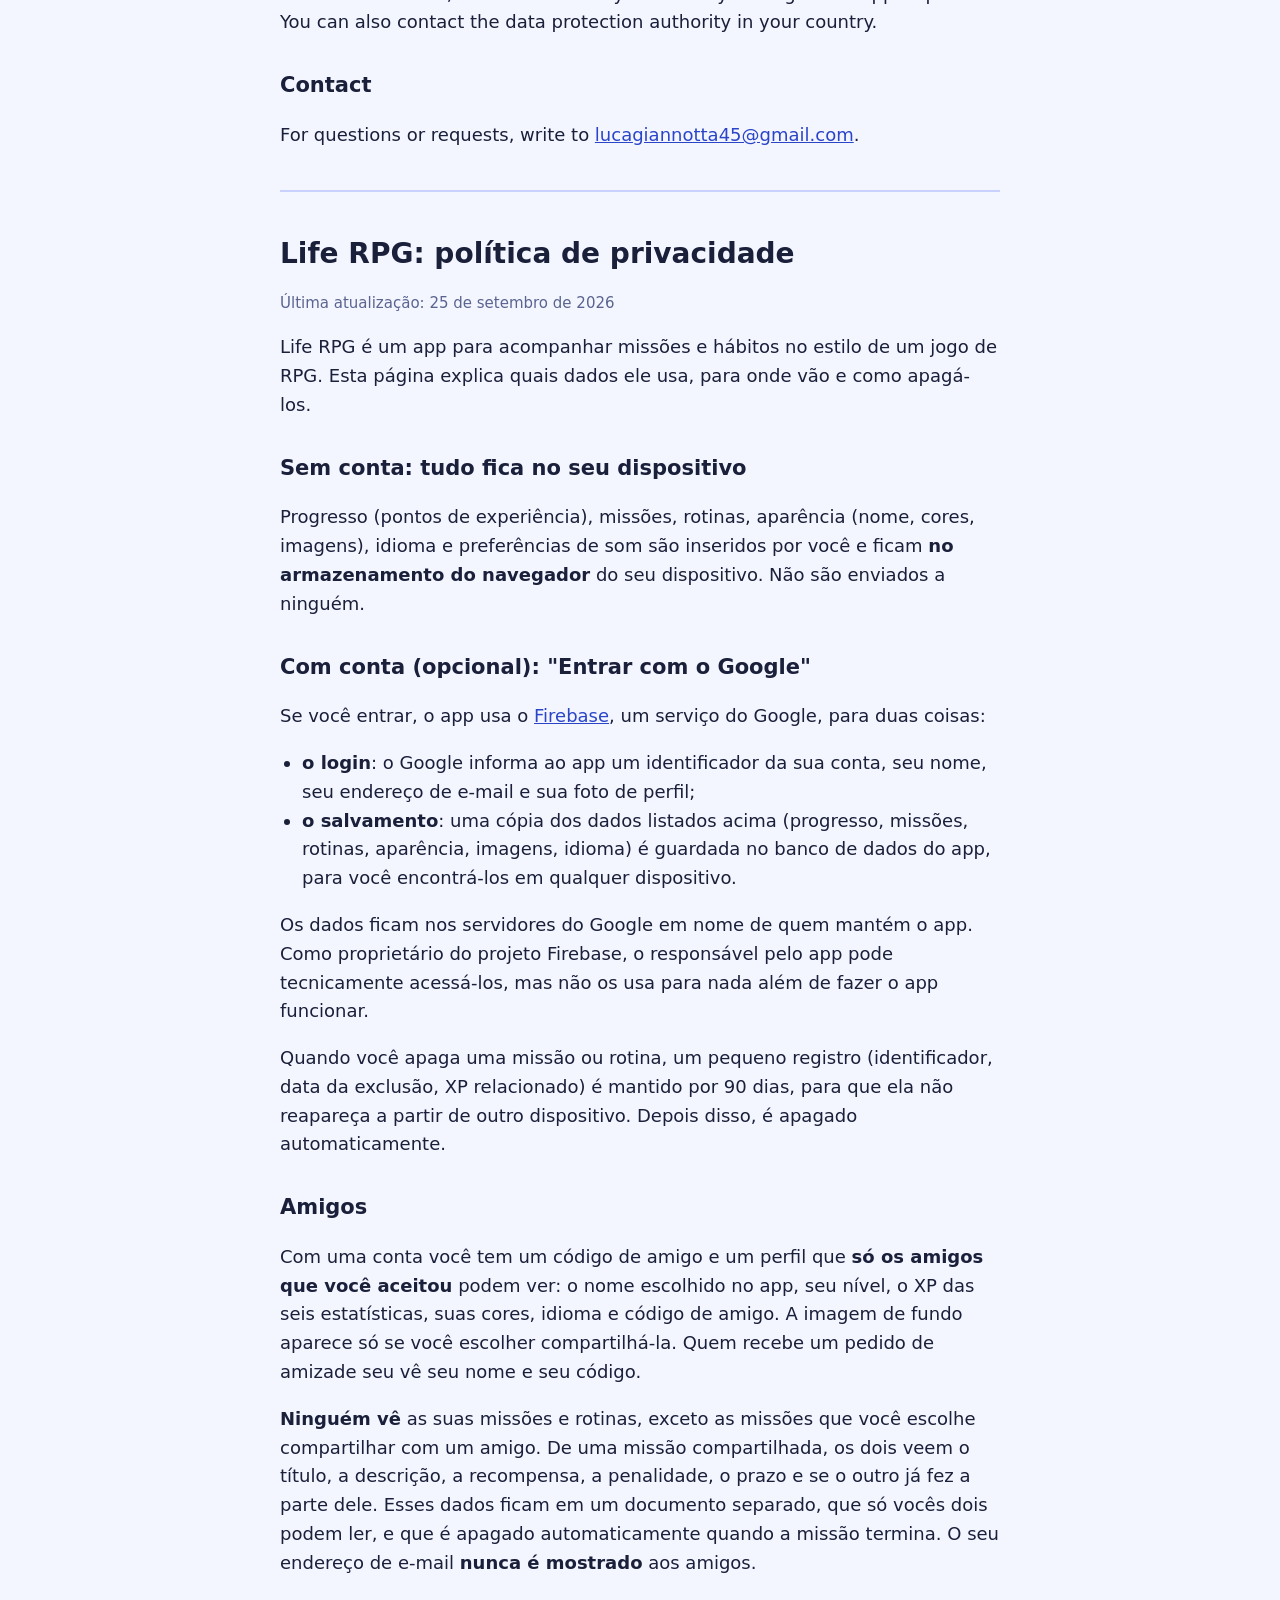
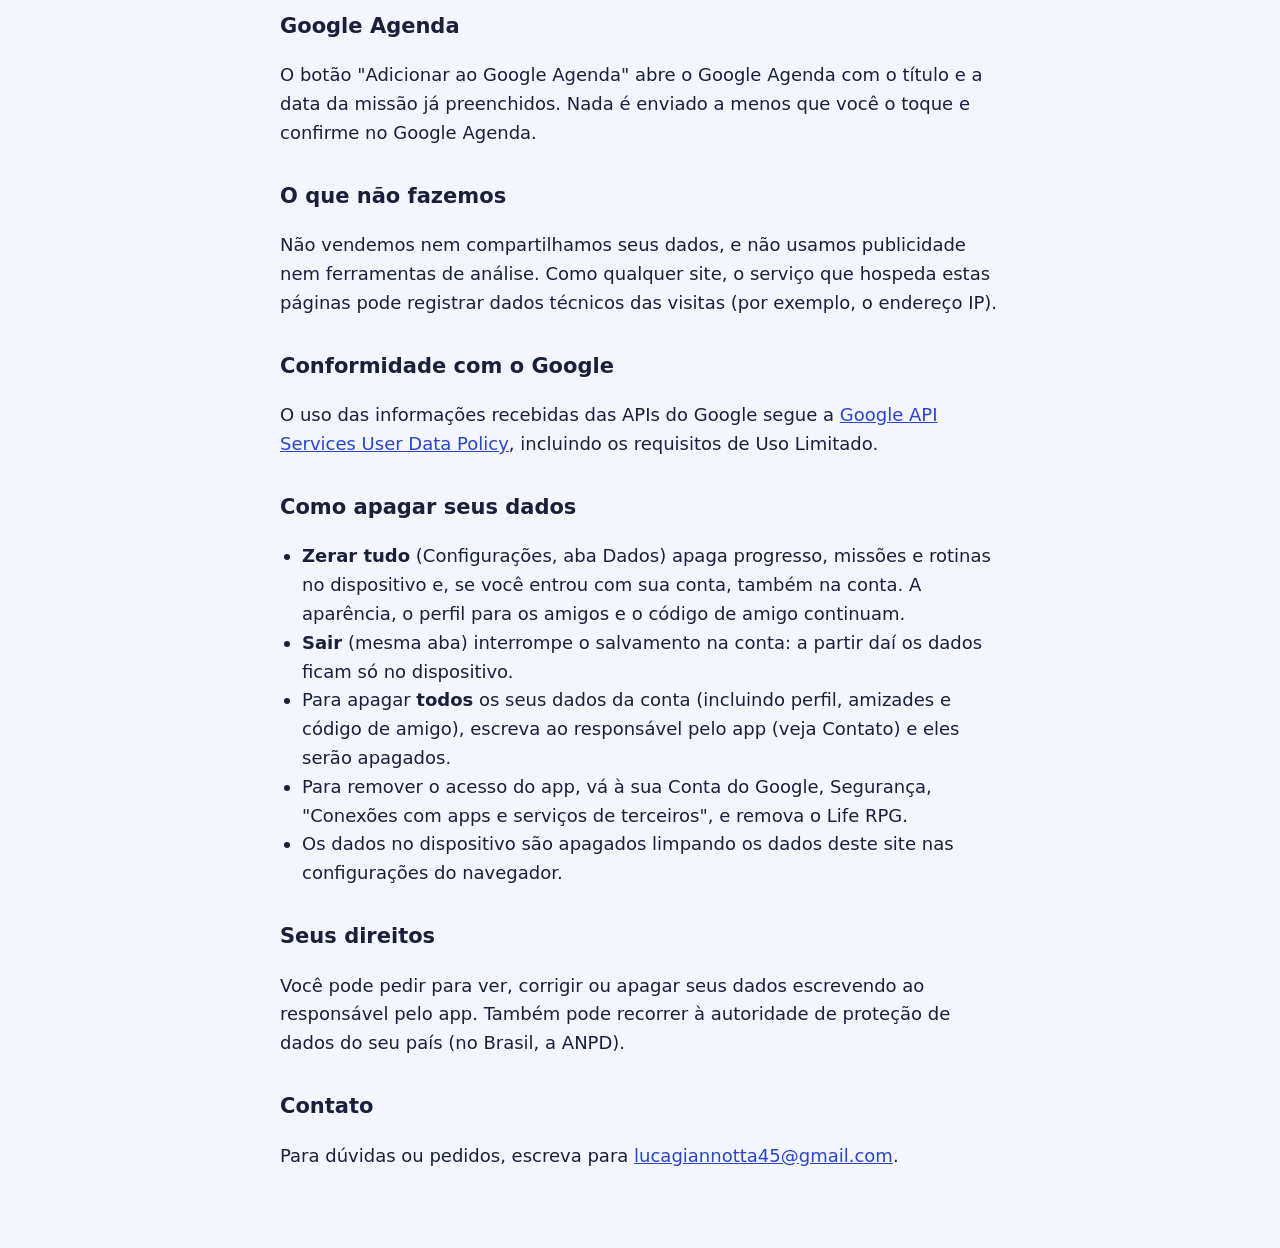
==== commit a3ede399: "Add files via upload" ====
--- a/privacy.html
+++ b/privacy.html
@@ -37,7 +37,7 @@
 
 <h2>Amici</h2>
 <p>Con l'account hai un codice amico e un profilo che vedono <strong>solo gli amici</strong> che hai accettato: il nome scelto nell'app, il livello, gli XP delle sei statistiche, i colori, la lingua e il codice amico. L'immagine di sfondo compare solo se scegli di condividerla. Chi riceve una tua richiesta di amicizia vede il tuo nome e il tuo codice.</p>
-<p>Le missioni, le routine e il tuo indirizzo email <strong>non vengono mai mostrati</strong> agli amici.</p>
+<p>Le tue missioni e routine <strong>non le vede nessuno</strong>, tranne le missioni che scegli di condividere con un amico. Di una missione condivisa, tutti e due vedete titolo, descrizione, ricompensa, penalità, scadenza e se l'altro ha già fatto la sua parte. Questi dati stanno in un documento a parte, che leggete solo voi due e che si cancella da solo quando la missione finisce. Il tuo indirizzo email <strong>non viene mai mostrato</strong> agli amici.</p>
 
 <h2>Google Calendar</h2>
 <p>Il pulsante "Aggiungi a Google Calendar" apre Google Calendar con il titolo e la data della missione già scritti. Parte qualcosa solo se lo premi tu e confermi su Google Calendar.</p>
@@ -85,7 +85,7 @@
 
 <h2>Friends</h2>
 <p>With an account you get a friend code and a profile that <strong>only friends you have accepted</strong> can see: the name you chose in the app, your level, the XP of the six stats, your colors, language and friend code. Your background image appears only if you choose to share it. Anyone who receives a friend request from you sees your name and code.</p>
-<p>Your missions, routines and email address are <strong>never shown</strong> to friends.</p>
+<p><strong>Nobody sees</strong> your missions and routines, except the missions you choose to share with a friend. For a shared mission, both of you see the title, description, reward, penalty, deadline and whether the other has already done their part. This data is kept in a separate document that only the two of you can read, and it is deleted automatically when the mission ends. Your email address is <strong>never shown</strong> to friends.</p>
 
 <h2>Google Calendar</h2>
 <p>The "Add to Google Calendar" button opens Google Calendar with the mission's title and date already filled in. Nothing is sent unless you press it and confirm in Google Calendar.</p>
@@ -133,7 +133,7 @@
 
 <h2>Amigos</h2>
 <p>Com uma conta você tem um código de amigo e um perfil que <strong>só os amigos que você aceitou</strong> podem ver: o nome escolhido no app, seu nível, o XP das seis estatísticas, suas cores, idioma e código de amigo. A imagem de fundo aparece só se você escolher compartilhá-la. Quem recebe um pedido de amizade seu vê seu nome e seu código.</p>
-<p>Suas missões, rotinas e seu endereço de e-mail <strong>nunca são mostrados</strong> aos amigos.</p>
+<p><strong>Ninguém vê</strong> as suas missões e rotinas, exceto as missões que você escolhe compartilhar com um amigo. De uma missão compartilhada, os dois veem o título, a descrição, a recompensa, a penalidade, o prazo e se o outro já fez a parte dele. Esses dados ficam em um documento separado, que só vocês dois podem ler, e que é apagado automaticamente quando a missão termina. O seu endereço de e-mail <strong>nunca é mostrado</strong> aos amigos.</p>
 
 <h2>Google Agenda</h2>
 <p>O botão "Adicionar ao Google Agenda" abre o Google Agenda com o título e a data da missão já preenchidos. Nada é enviado a menos que você o toque e confirme no Google Agenda.</p>
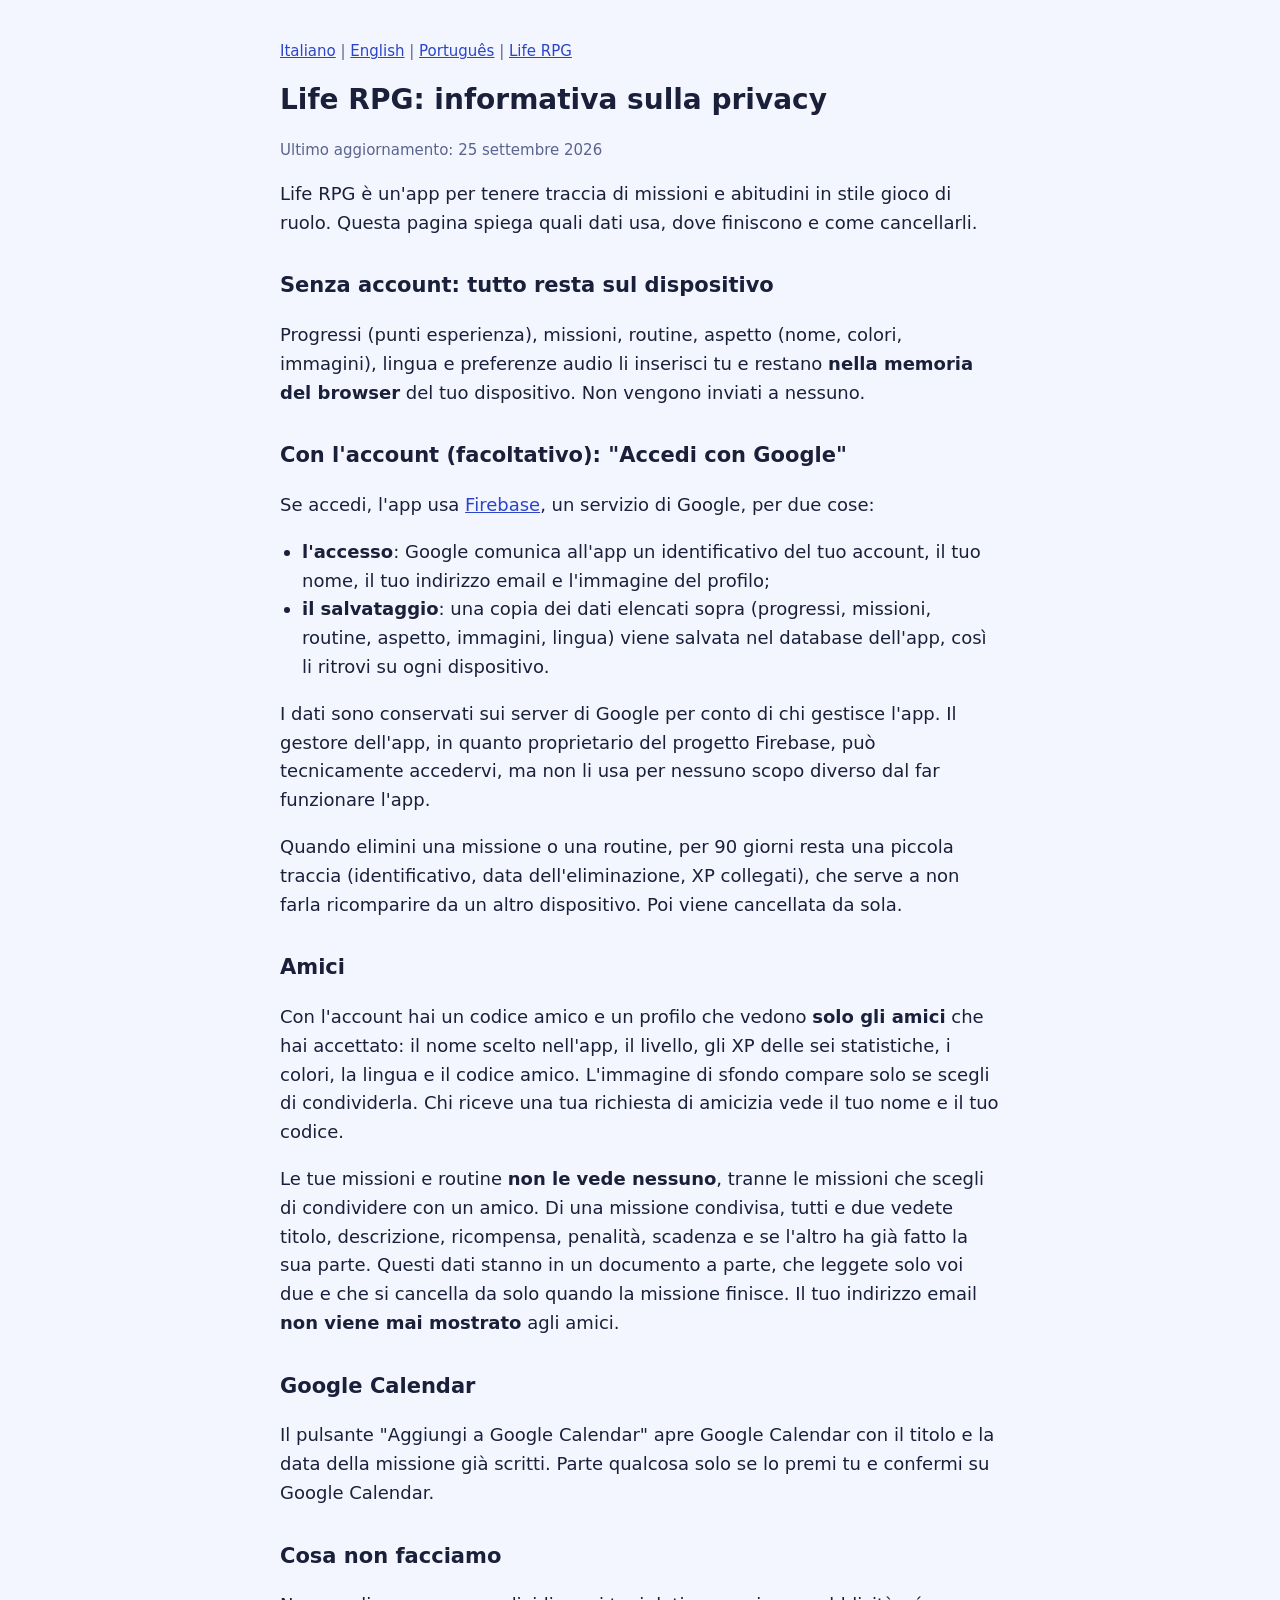
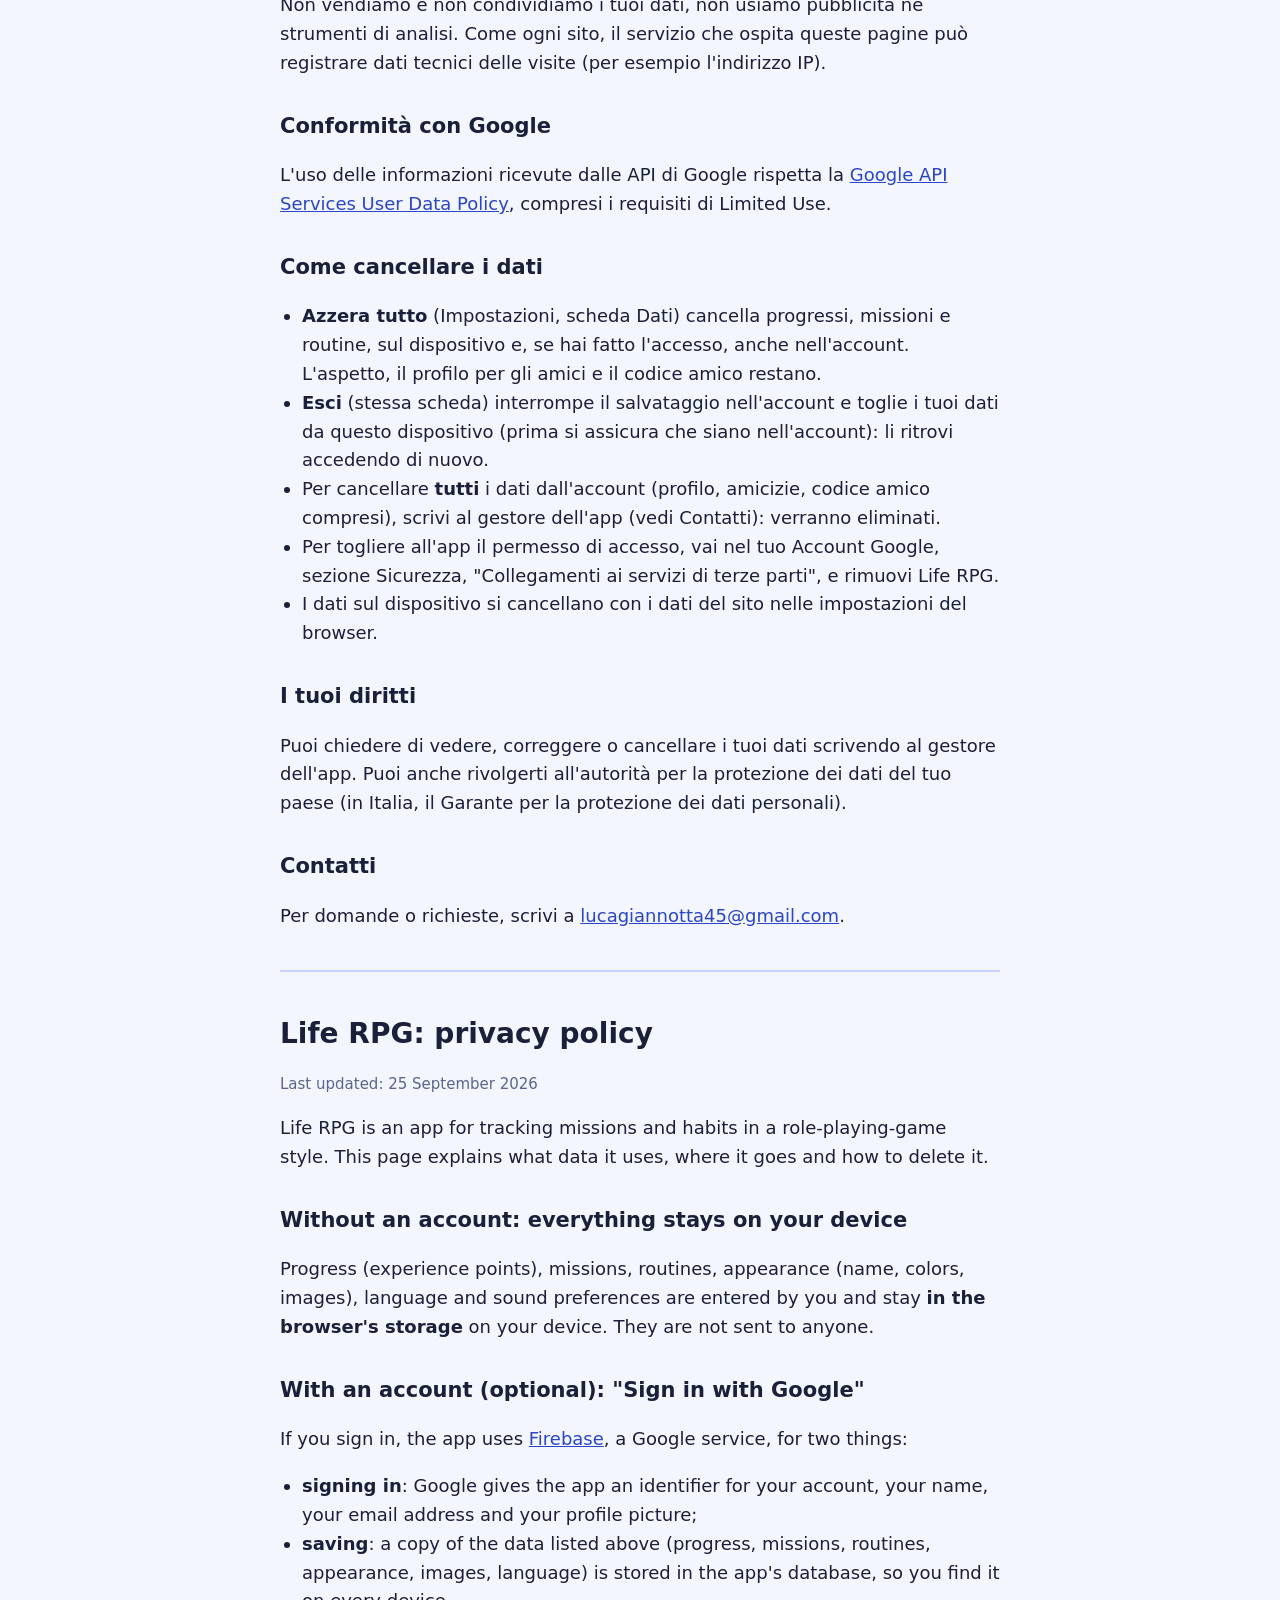
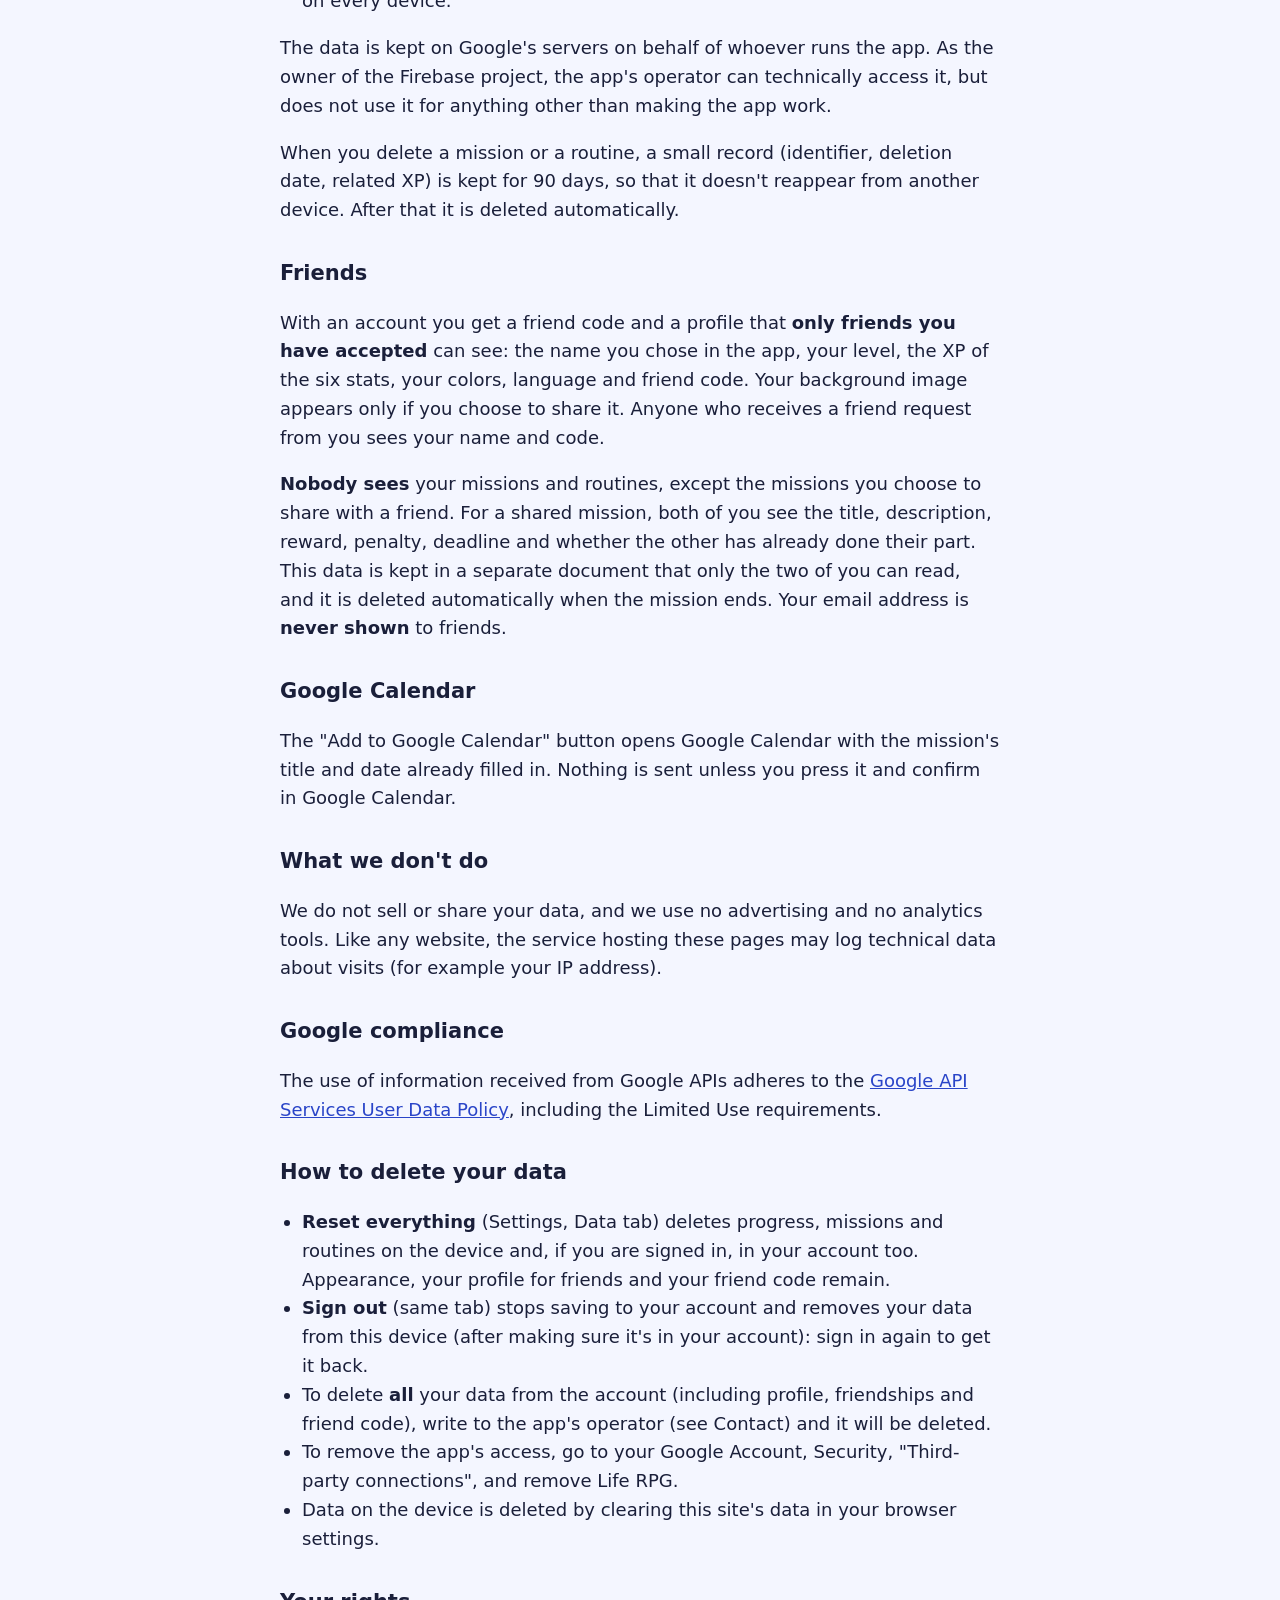
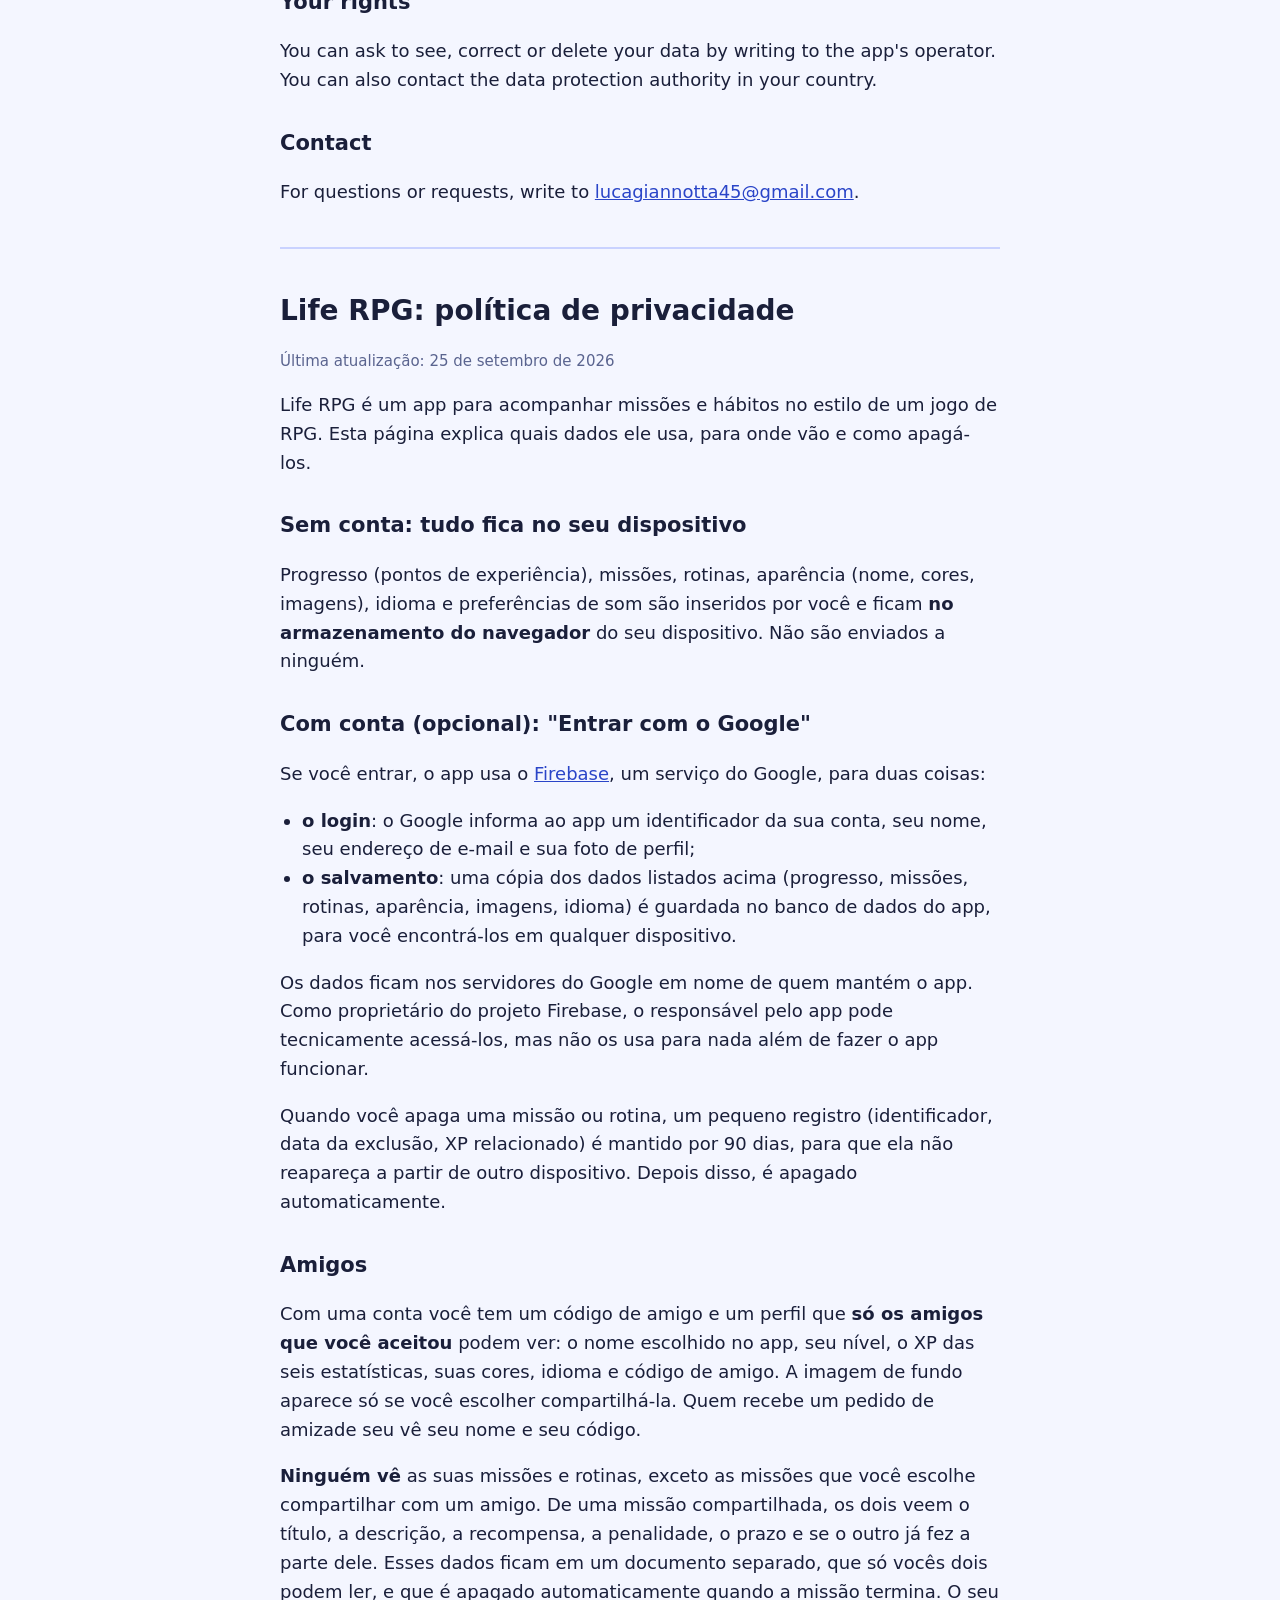
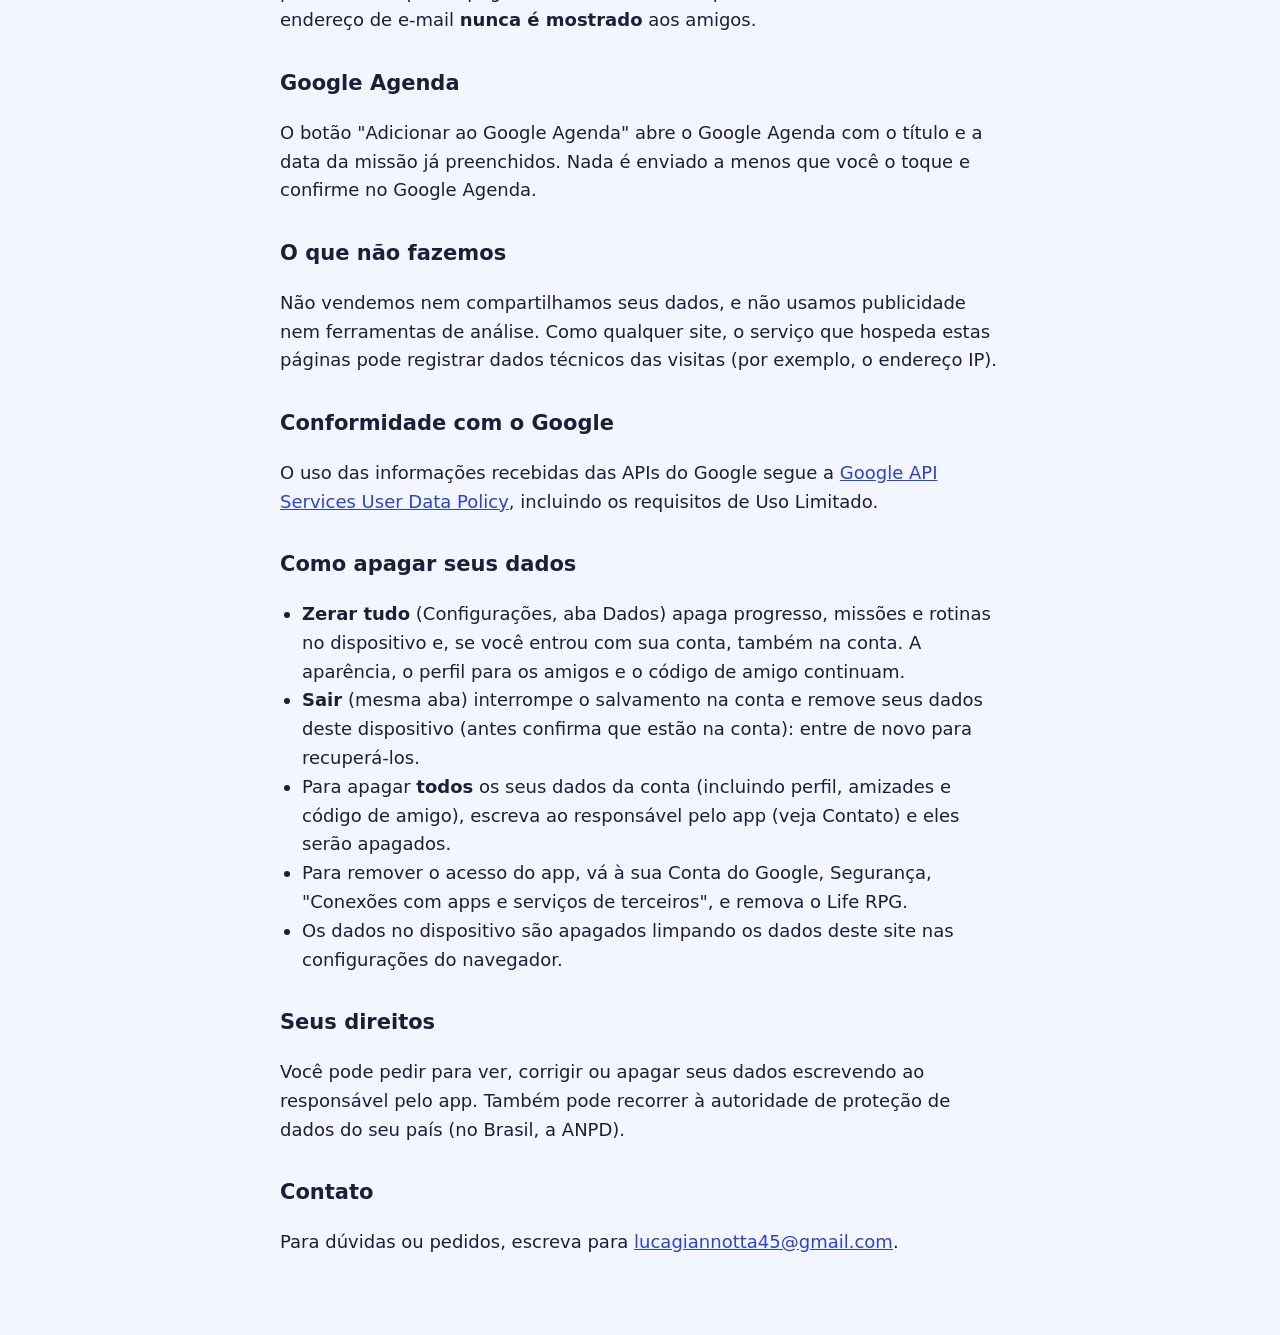
==== commit a838f385: "Add files via upload" ====
--- a/privacy.html
+++ b/privacy.html
@@ -51,7 +51,7 @@
 <h2>Come cancellare i dati</h2>
 <ul>
   <li><strong>Azzera tutto</strong> (Impostazioni, scheda Dati) cancella progressi, missioni e routine, sul dispositivo e, se hai fatto l'accesso, anche nell'account. L'aspetto, il profilo per gli amici e il codice amico restano.</li>
-  <li><strong>Esci</strong> (stessa scheda) interrompe il salvataggio nell'account: da quel momento i dati restano solo sul dispositivo.</li>
+  <li><strong>Esci</strong> (stessa scheda) interrompe il salvataggio nell'account e toglie i tuoi dati da questo dispositivo (prima si assicura che siano nell'account): li ritrovi accedendo di nuovo.</li>
   <li>Per cancellare <strong>tutti</strong> i dati dall'account (profilo, amicizie, codice amico compresi), scrivi al gestore dell'app (vedi Contatti): verranno eliminati.</li>
   <li>Per togliere all'app il permesso di accesso, vai nel tuo Account Google, sezione Sicurezza, "Collegamenti ai servizi di terze parti", e rimuovi Life RPG.</li>
   <li>I dati sul dispositivo si cancellano con i dati del sito nelle impostazioni del browser.</li>
@@ -99,7 +99,7 @@
 <h2>How to delete your data</h2>
 <ul>
   <li><strong>Reset everything</strong> (Settings, Data tab) deletes progress, missions and routines on the device and, if you are signed in, in your account too. Appearance, your profile for friends and your friend code remain.</li>
-  <li><strong>Sign out</strong> (same tab) stops saving to your account: from then on your data stays only on the device.</li>
+  <li><strong>Sign out</strong> (same tab) stops saving to your account and removes your data from this device (after making sure it's in your account): sign in again to get it back.</li>
   <li>To delete <strong>all</strong> your data from the account (including profile, friendships and friend code), write to the app's operator (see Contact) and it will be deleted.</li>
   <li>To remove the app's access, go to your Google Account, Security, "Third-party connections", and remove Life RPG.</li>
   <li>Data on the device is deleted by clearing this site's data in your browser settings.</li>
@@ -147,7 +147,7 @@
 <h2>Como apagar seus dados</h2>
 <ul>
   <li><strong>Zerar tudo</strong> (Configurações, aba Dados) apaga progresso, missões e rotinas no dispositivo e, se você entrou com sua conta, também na conta. A aparência, o perfil para os amigos e o código de amigo continuam.</li>
-  <li><strong>Sair</strong> (mesma aba) interrompe o salvamento na conta: a partir daí os dados ficam só no dispositivo.</li>
+  <li><strong>Sair</strong> (mesma aba) interrompe o salvamento na conta e remove seus dados deste dispositivo (antes confirma que estão na conta): entre de novo para recuperá-los.</li>
   <li>Para apagar <strong>todos</strong> os seus dados da conta (incluindo perfil, amizades e código de amigo), escreva ao responsável pelo app (veja Contato) e eles serão apagados.</li>
   <li>Para remover o acesso do app, vá à sua Conta do Google, Segurança, "Conexões com apps e serviços de terceiros", e remova o Life RPG.</li>
   <li>Os dados no dispositivo são apagados limpando os dados deste site nas configurações do navegador.</li>
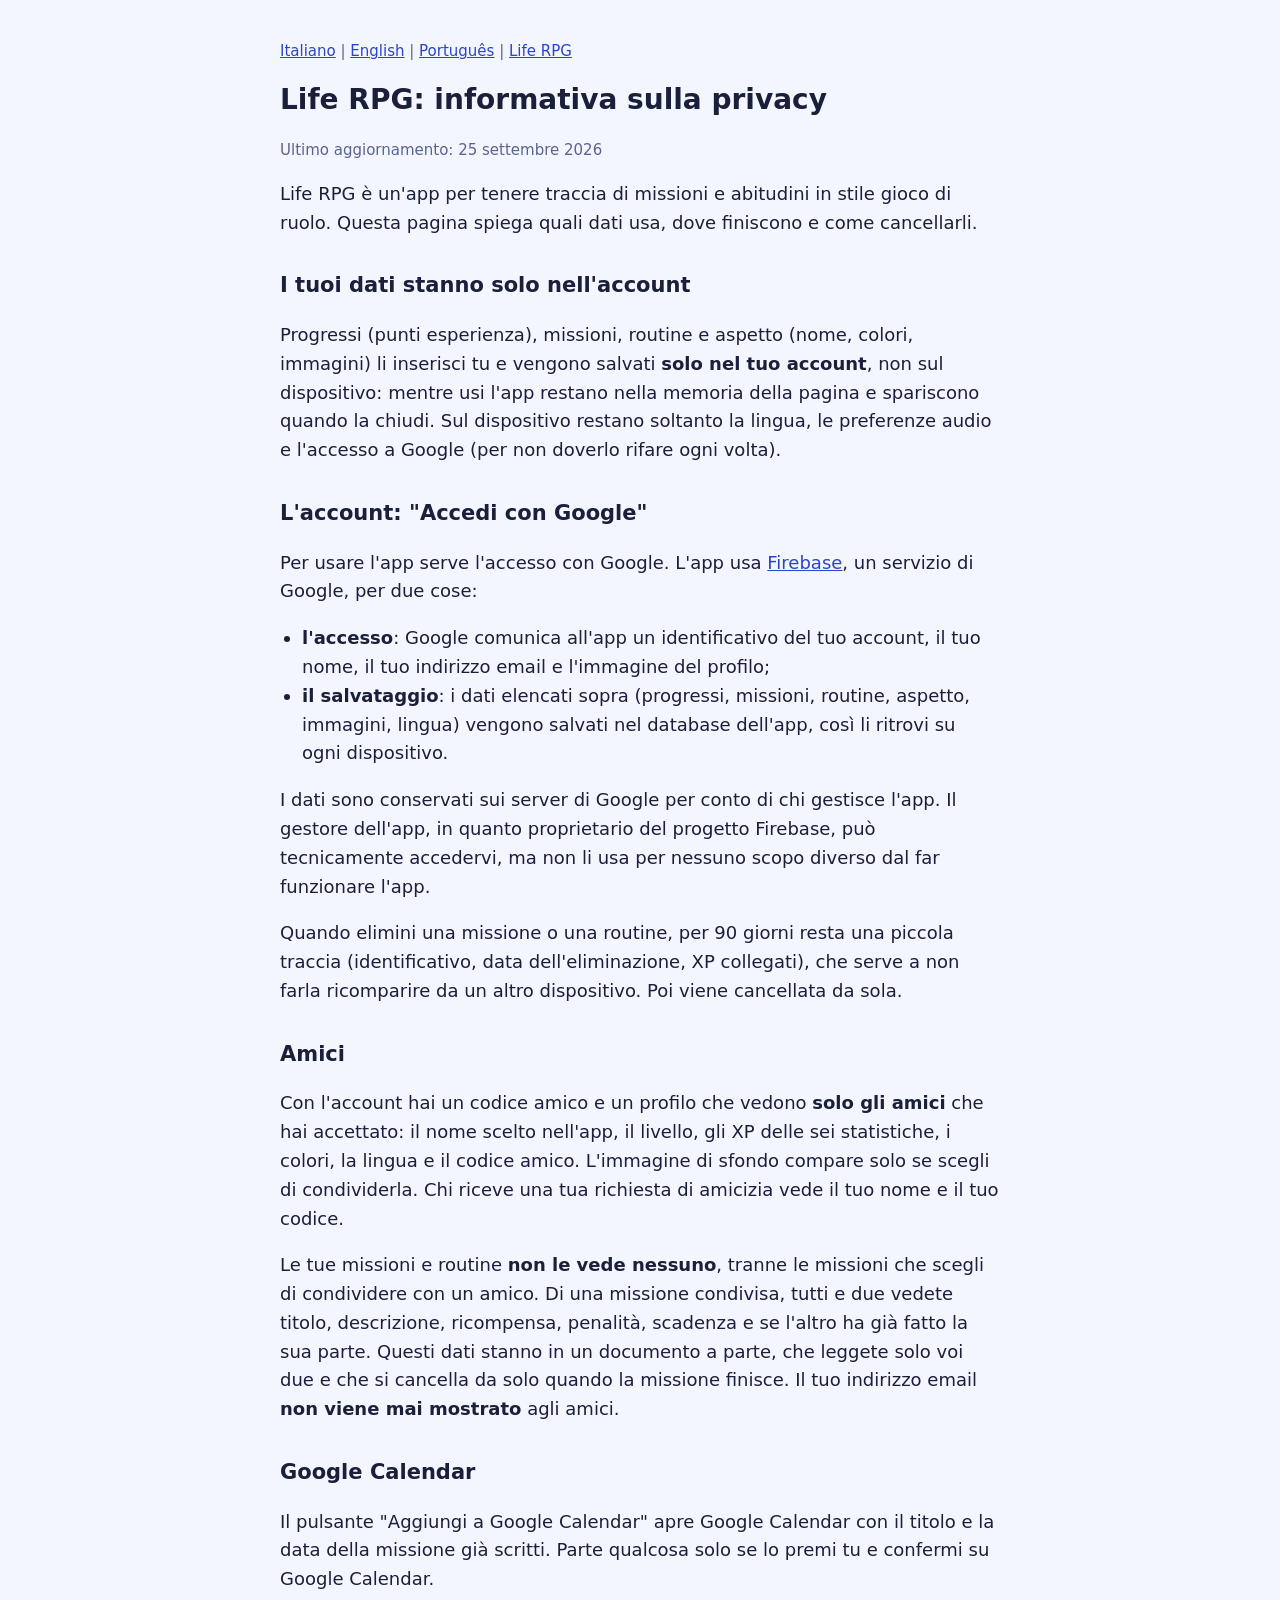
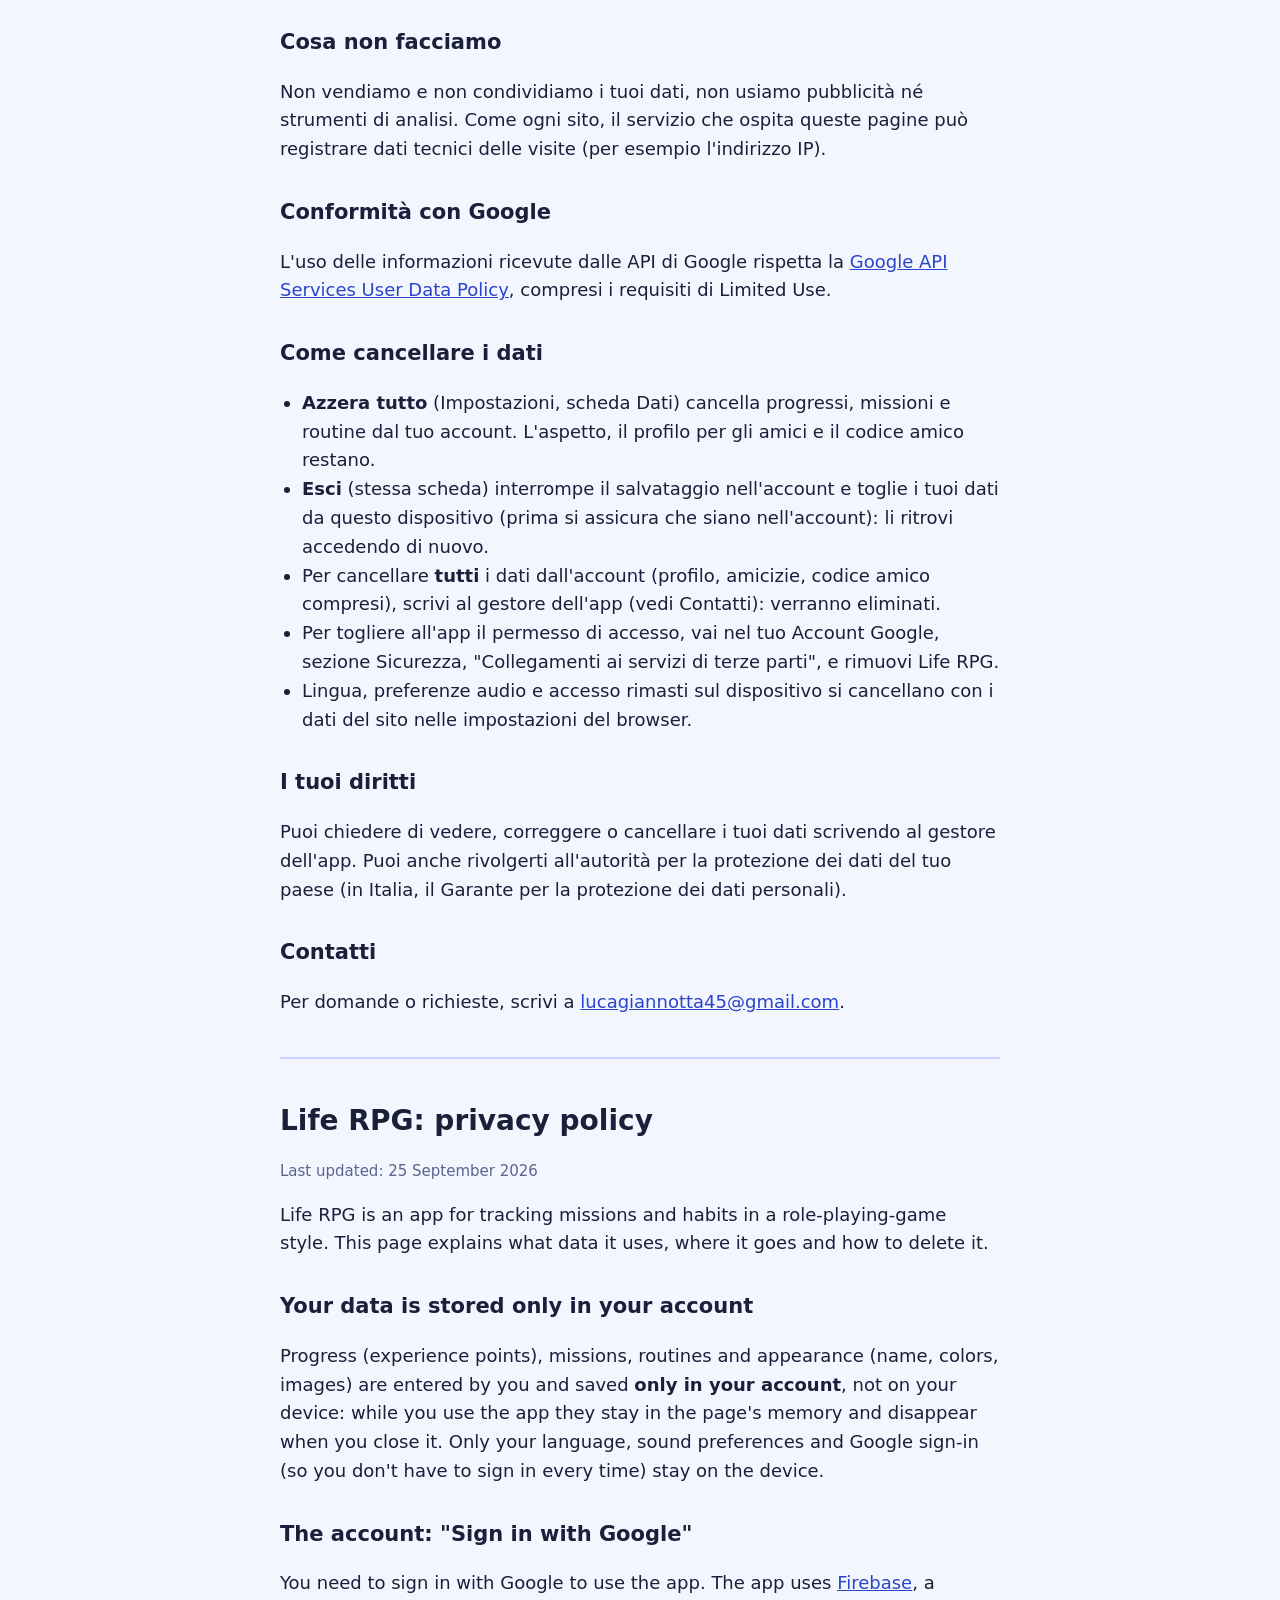
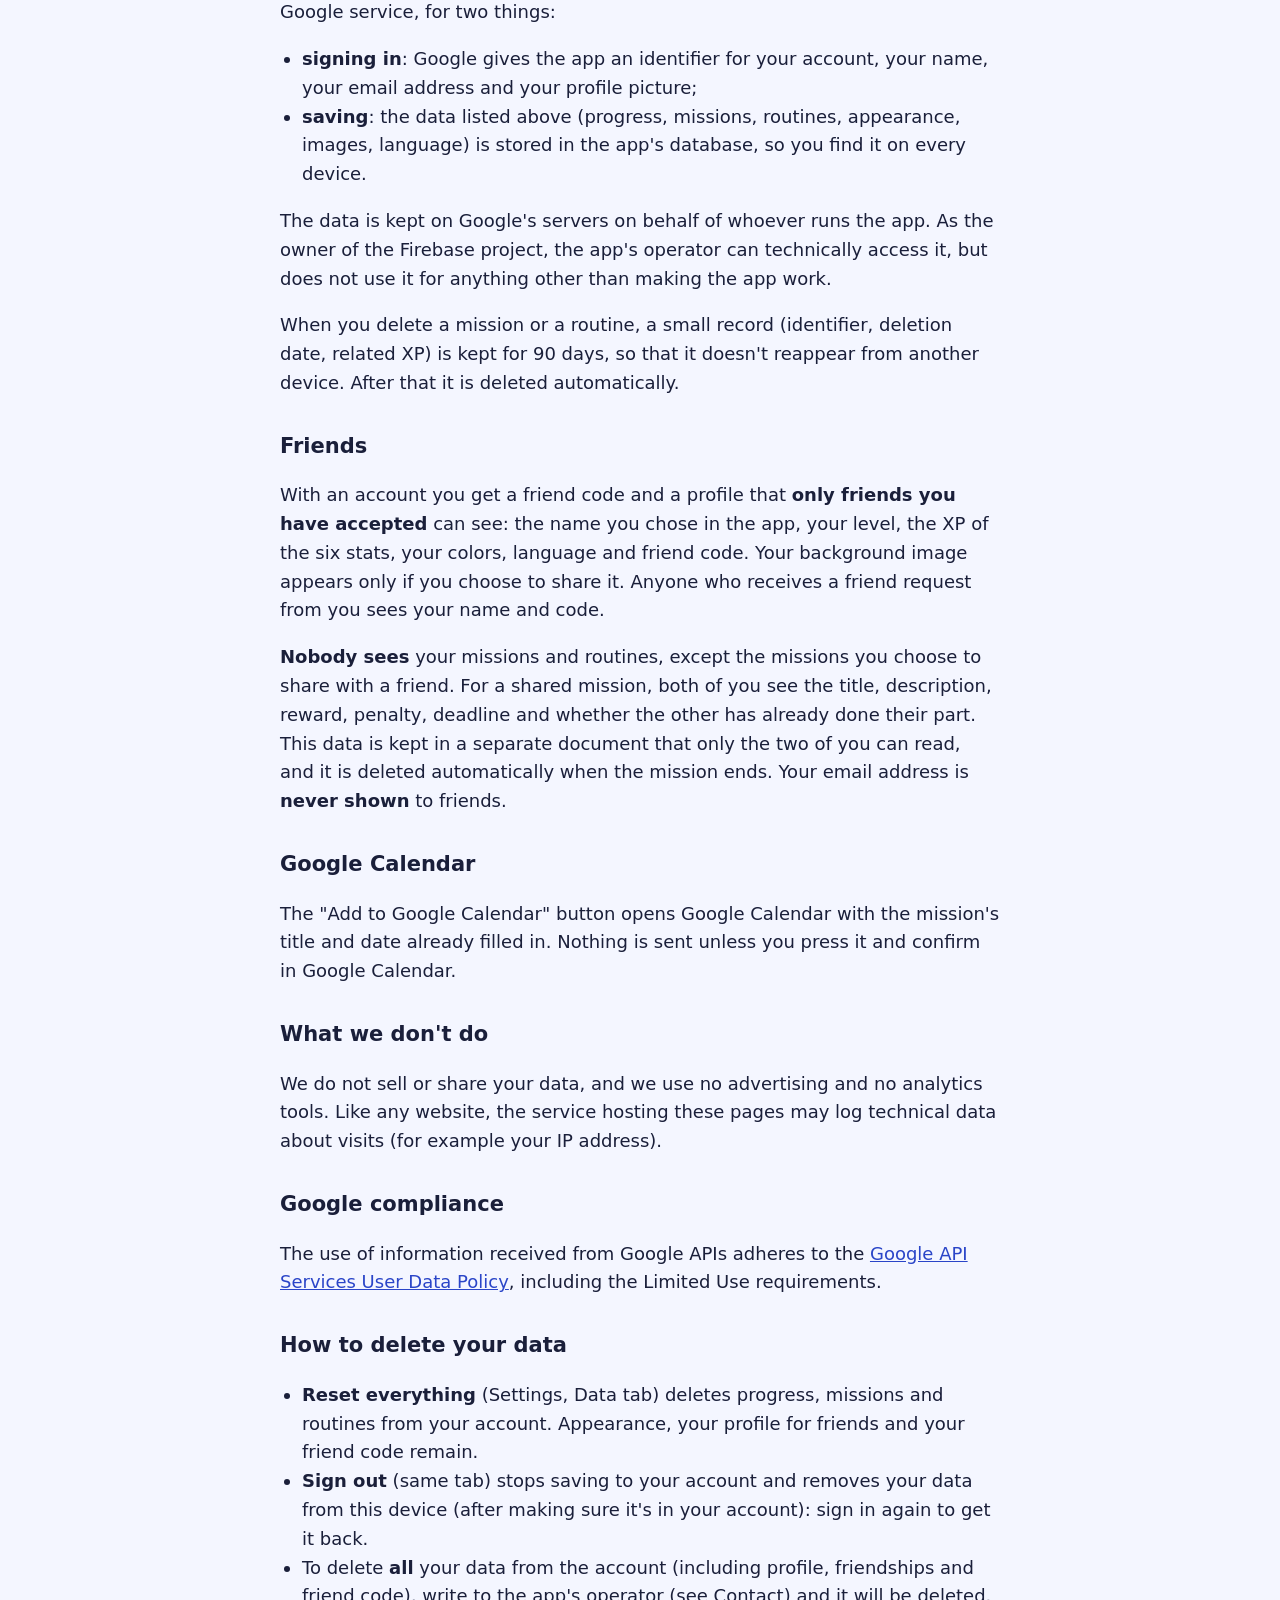
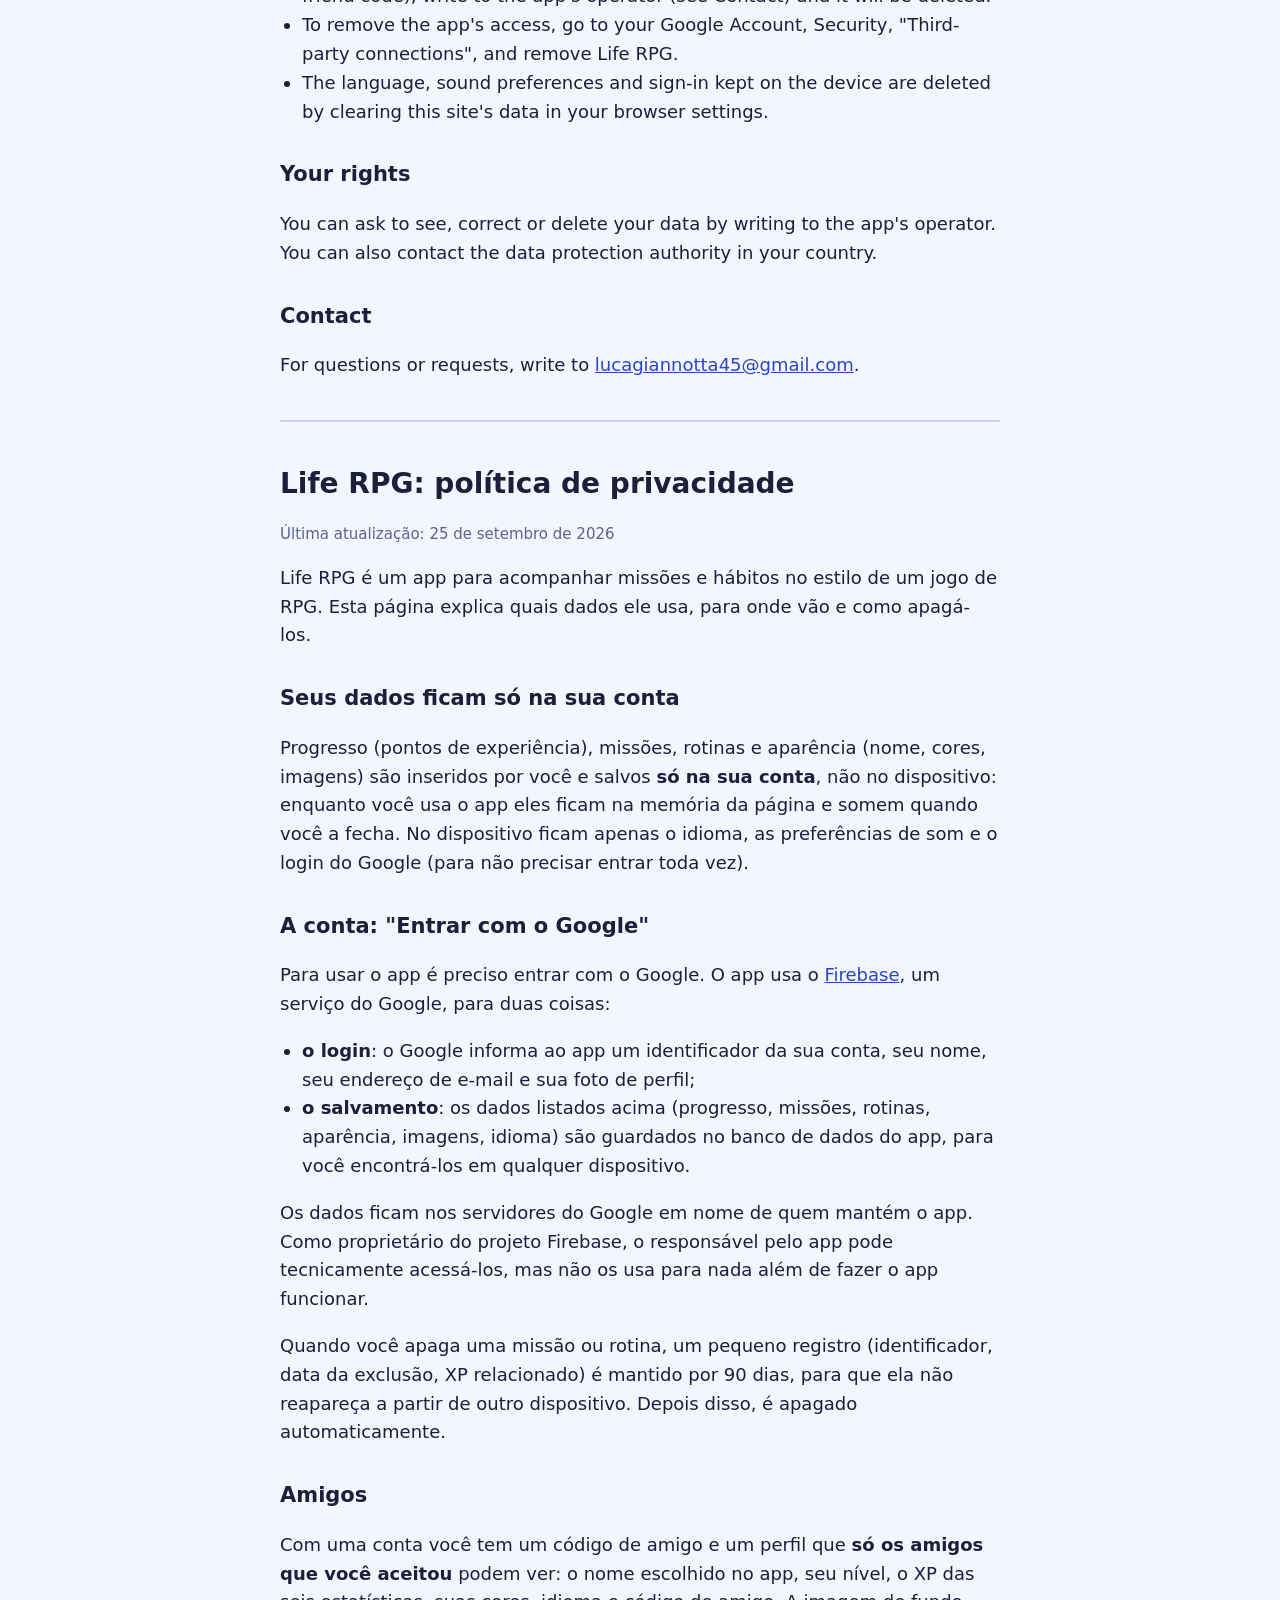
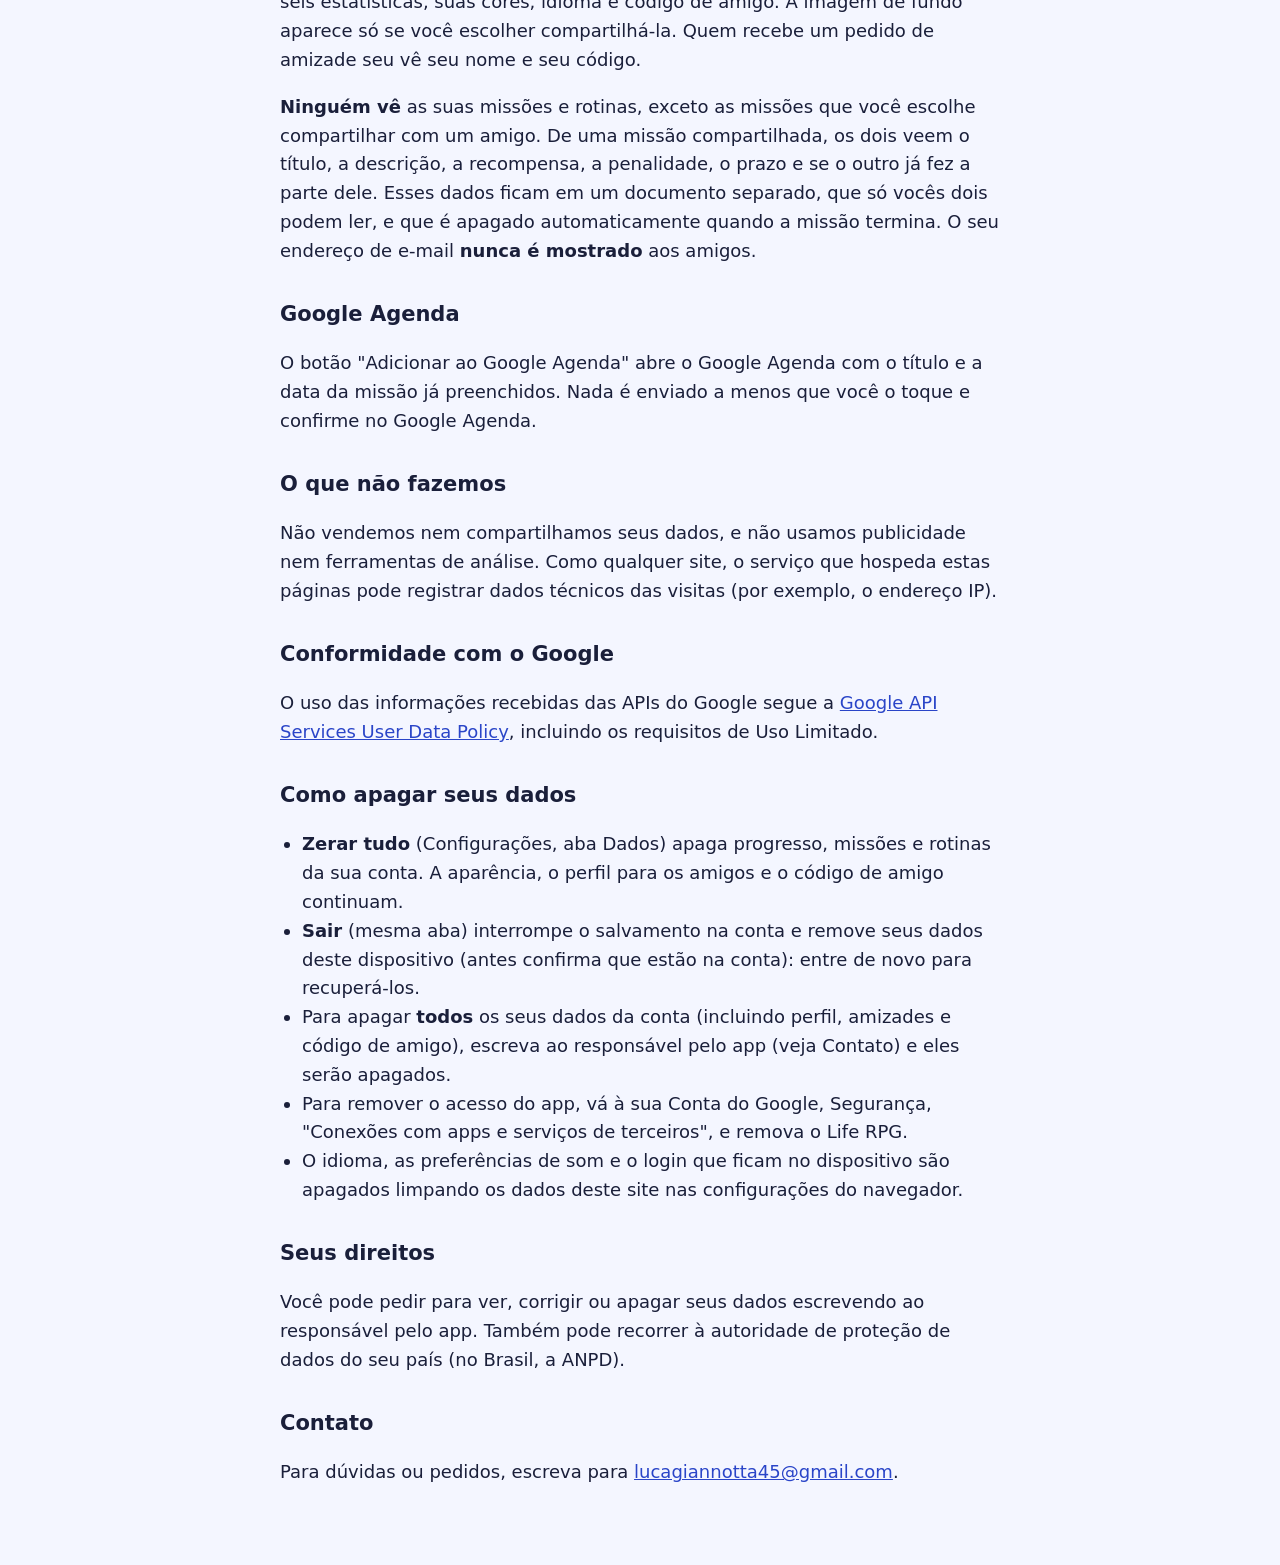
==== commit 7713b709: "Add files via upload" ====
--- a/privacy.html
+++ b/privacy.html
@@ -23,14 +23,14 @@
 <p class="upd">Ultimo aggiornamento: 25 settembre 2026</p>
 <p>Life RPG è un'app per tenere traccia di missioni e abitudini in stile gioco di ruolo. Questa pagina spiega quali dati usa, dove finiscono e come cancellarli.</p>
 
-<h2>Senza account: tutto resta sul dispositivo</h2>
-<p>Progressi (punti esperienza), missioni, routine, aspetto (nome, colori, immagini), lingua e preferenze audio li inserisci tu e restano <strong>nella memoria del browser</strong> del tuo dispositivo. Non vengono inviati a nessuno.</p>
+<h2>I tuoi dati stanno solo nell'account</h2>
+<p>Progressi (punti esperienza), missioni, routine e aspetto (nome, colori, immagini) li inserisci tu e vengono salvati <strong>solo nel tuo account</strong>, non sul dispositivo: mentre usi l'app restano nella memoria della pagina e spariscono quando la chiudi. Sul dispositivo restano soltanto la lingua, le preferenze audio e l'accesso a Google (per non doverlo rifare ogni volta).</p>
 
-<h2>Con l'account (facoltativo): "Accedi con Google"</h2>
-<p>Se accedi, l'app usa <a href="https://firebase.google.com/support/privacy">Firebase</a>, un servizio di Google, per due cose:</p>
+<h2>L'account: "Accedi con Google"</h2>
+<p>Per usare l'app serve l'accesso con Google. L'app usa <a href="https://firebase.google.com/support/privacy">Firebase</a>, un servizio di Google, per due cose:</p>
 <ul>
   <li><strong>l'accesso</strong>: Google comunica all'app un identificativo del tuo account, il tuo nome, il tuo indirizzo email e l'immagine del profilo;</li>
-  <li><strong>il salvataggio</strong>: una copia dei dati elencati sopra (progressi, missioni, routine, aspetto, immagini, lingua) viene salvata nel database dell'app, così li ritrovi su ogni dispositivo.</li>
+  <li><strong>il salvataggio</strong>: i dati elencati sopra (progressi, missioni, routine, aspetto, immagini, lingua) vengono salvati nel database dell'app, così li ritrovi su ogni dispositivo.</li>
 </ul>
 <p>I dati sono conservati sui server di Google per conto di chi gestisce l'app. Il gestore dell'app, in quanto proprietario del progetto Firebase, può tecnicamente accedervi, ma non li usa per nessuno scopo diverso dal far funzionare l'app.</p>
 <p>Quando elimini una missione o una routine, per 90 giorni resta una piccola traccia (identificativo, data dell'eliminazione, XP collegati), che serve a non farla ricomparire da un altro dispositivo. Poi viene cancellata da sola.</p>
@@ -50,11 +50,11 @@
 
 <h2>Come cancellare i dati</h2>
 <ul>
-  <li><strong>Azzera tutto</strong> (Impostazioni, scheda Dati) cancella progressi, missioni e routine, sul dispositivo e, se hai fatto l'accesso, anche nell'account. L'aspetto, il profilo per gli amici e il codice amico restano.</li>
+  <li><strong>Azzera tutto</strong> (Impostazioni, scheda Dati) cancella progressi, missioni e routine dal tuo account. L'aspetto, il profilo per gli amici e il codice amico restano.</li>
   <li><strong>Esci</strong> (stessa scheda) interrompe il salvataggio nell'account e toglie i tuoi dati da questo dispositivo (prima si assicura che siano nell'account): li ritrovi accedendo di nuovo.</li>
   <li>Per cancellare <strong>tutti</strong> i dati dall'account (profilo, amicizie, codice amico compresi), scrivi al gestore dell'app (vedi Contatti): verranno eliminati.</li>
   <li>Per togliere all'app il permesso di accesso, vai nel tuo Account Google, sezione Sicurezza, "Collegamenti ai servizi di terze parti", e rimuovi Life RPG.</li>
-  <li>I dati sul dispositivo si cancellano con i dati del sito nelle impostazioni del browser.</li>
+  <li>Lingua, preferenze audio e accesso rimasti sul dispositivo si cancellano con i dati del sito nelle impostazioni del browser.</li>
 </ul>
 
 <h2>I tuoi diritti</h2>
@@ -71,14 +71,14 @@
 <p class="upd">Last updated: 25 September 2026</p>
 <p>Life RPG is an app for tracking missions and habits in a role-playing-game style. This page explains what data it uses, where it goes and how to delete it.</p>
 
-<h2>Without an account: everything stays on your device</h2>
-<p>Progress (experience points), missions, routines, appearance (name, colors, images), language and sound preferences are entered by you and stay <strong>in the browser's storage</strong> on your device. They are not sent to anyone.</p>
+<h2>Your data is stored only in your account</h2>
+<p>Progress (experience points), missions, routines and appearance (name, colors, images) are entered by you and saved <strong>only in your account</strong>, not on your device: while you use the app they stay in the page's memory and disappear when you close it. Only your language, sound preferences and Google sign-in (so you don't have to sign in every time) stay on the device.</p>
 
-<h2>With an account (optional): "Sign in with Google"</h2>
-<p>If you sign in, the app uses <a href="https://firebase.google.com/support/privacy">Firebase</a>, a Google service, for two things:</p>
+<h2>The account: "Sign in with Google"</h2>
+<p>You need to sign in with Google to use the app. The app uses <a href="https://firebase.google.com/support/privacy">Firebase</a>, a Google service, for two things:</p>
 <ul>
   <li><strong>signing in</strong>: Google gives the app an identifier for your account, your name, your email address and your profile picture;</li>
-  <li><strong>saving</strong>: a copy of the data listed above (progress, missions, routines, appearance, images, language) is stored in the app's database, so you find it on every device.</li>
+  <li><strong>saving</strong>: the data listed above (progress, missions, routines, appearance, images, language) is stored in the app's database, so you find it on every device.</li>
 </ul>
 <p>The data is kept on Google's servers on behalf of whoever runs the app. As the owner of the Firebase project, the app's operator can technically access it, but does not use it for anything other than making the app work.</p>
 <p>When you delete a mission or a routine, a small record (identifier, deletion date, related XP) is kept for 90 days, so that it doesn't reappear from another device. After that it is deleted automatically.</p>
@@ -98,11 +98,11 @@
 
 <h2>How to delete your data</h2>
 <ul>
-  <li><strong>Reset everything</strong> (Settings, Data tab) deletes progress, missions and routines on the device and, if you are signed in, in your account too. Appearance, your profile for friends and your friend code remain.</li>
+  <li><strong>Reset everything</strong> (Settings, Data tab) deletes progress, missions and routines from your account. Appearance, your profile for friends and your friend code remain.</li>
   <li><strong>Sign out</strong> (same tab) stops saving to your account and removes your data from this device (after making sure it's in your account): sign in again to get it back.</li>
   <li>To delete <strong>all</strong> your data from the account (including profile, friendships and friend code), write to the app's operator (see Contact) and it will be deleted.</li>
   <li>To remove the app's access, go to your Google Account, Security, "Third-party connections", and remove Life RPG.</li>
-  <li>Data on the device is deleted by clearing this site's data in your browser settings.</li>
+  <li>The language, sound preferences and sign-in kept on the device are deleted by clearing this site's data in your browser settings.</li>
 </ul>
 
 <h2>Your rights</h2>
@@ -119,14 +119,14 @@
 <p class="upd">Última atualização: 25 de setembro de 2026</p>
 <p>Life RPG é um app para acompanhar missões e hábitos no estilo de um jogo de RPG. Esta página explica quais dados ele usa, para onde vão e como apagá-los.</p>
 
-<h2>Sem conta: tudo fica no seu dispositivo</h2>
-<p>Progresso (pontos de experiência), missões, rotinas, aparência (nome, cores, imagens), idioma e preferências de som são inseridos por você e ficam <strong>no armazenamento do navegador</strong> do seu dispositivo. Não são enviados a ninguém.</p>
+<h2>Seus dados ficam só na sua conta</h2>
+<p>Progresso (pontos de experiência), missões, rotinas e aparência (nome, cores, imagens) são inseridos por você e salvos <strong>só na sua conta</strong>, não no dispositivo: enquanto você usa o app eles ficam na memória da página e somem quando você a fecha. No dispositivo ficam apenas o idioma, as preferências de som e o login do Google (para não precisar entrar toda vez).</p>
 
-<h2>Com conta (opcional): "Entrar com o Google"</h2>
-<p>Se você entrar, o app usa o <a href="https://firebase.google.com/support/privacy">Firebase</a>, um serviço do Google, para duas coisas:</p>
+<h2>A conta: "Entrar com o Google"</h2>
+<p>Para usar o app é preciso entrar com o Google. O app usa o <a href="https://firebase.google.com/support/privacy">Firebase</a>, um serviço do Google, para duas coisas:</p>
 <ul>
   <li><strong>o login</strong>: o Google informa ao app um identificador da sua conta, seu nome, seu endereço de e-mail e sua foto de perfil;</li>
-  <li><strong>o salvamento</strong>: uma cópia dos dados listados acima (progresso, missões, rotinas, aparência, imagens, idioma) é guardada no banco de dados do app, para você encontrá-los em qualquer dispositivo.</li>
+  <li><strong>o salvamento</strong>: os dados listados acima (progresso, missões, rotinas, aparência, imagens, idioma) são guardados no banco de dados do app, para você encontrá-los em qualquer dispositivo.</li>
 </ul>
 <p>Os dados ficam nos servidores do Google em nome de quem mantém o app. Como proprietário do projeto Firebase, o responsável pelo app pode tecnicamente acessá-los, mas não os usa para nada além de fazer o app funcionar.</p>
 <p>Quando você apaga uma missão ou rotina, um pequeno registro (identificador, data da exclusão, XP relacionado) é mantido por 90 dias, para que ela não reapareça a partir de outro dispositivo. Depois disso, é apagado automaticamente.</p>
@@ -146,11 +146,11 @@
 
 <h2>Como apagar seus dados</h2>
 <ul>
-  <li><strong>Zerar tudo</strong> (Configurações, aba Dados) apaga progresso, missões e rotinas no dispositivo e, se você entrou com sua conta, também na conta. A aparência, o perfil para os amigos e o código de amigo continuam.</li>
+  <li><strong>Zerar tudo</strong> (Configurações, aba Dados) apaga progresso, missões e rotinas da sua conta. A aparência, o perfil para os amigos e o código de amigo continuam.</li>
   <li><strong>Sair</strong> (mesma aba) interrompe o salvamento na conta e remove seus dados deste dispositivo (antes confirma que estão na conta): entre de novo para recuperá-los.</li>
   <li>Para apagar <strong>todos</strong> os seus dados da conta (incluindo perfil, amizades e código de amigo), escreva ao responsável pelo app (veja Contato) e eles serão apagados.</li>
   <li>Para remover o acesso do app, vá à sua Conta do Google, Segurança, "Conexões com apps e serviços de terceiros", e remova o Life RPG.</li>
-  <li>Os dados no dispositivo são apagados limpando os dados deste site nas configurações do navegador.</li>
+  <li>O idioma, as preferências de som e o login que ficam no dispositivo são apagados limpando os dados deste site nas configurações do navegador.</li>
 </ul>
 
 <h2>Seus direitos</h2>
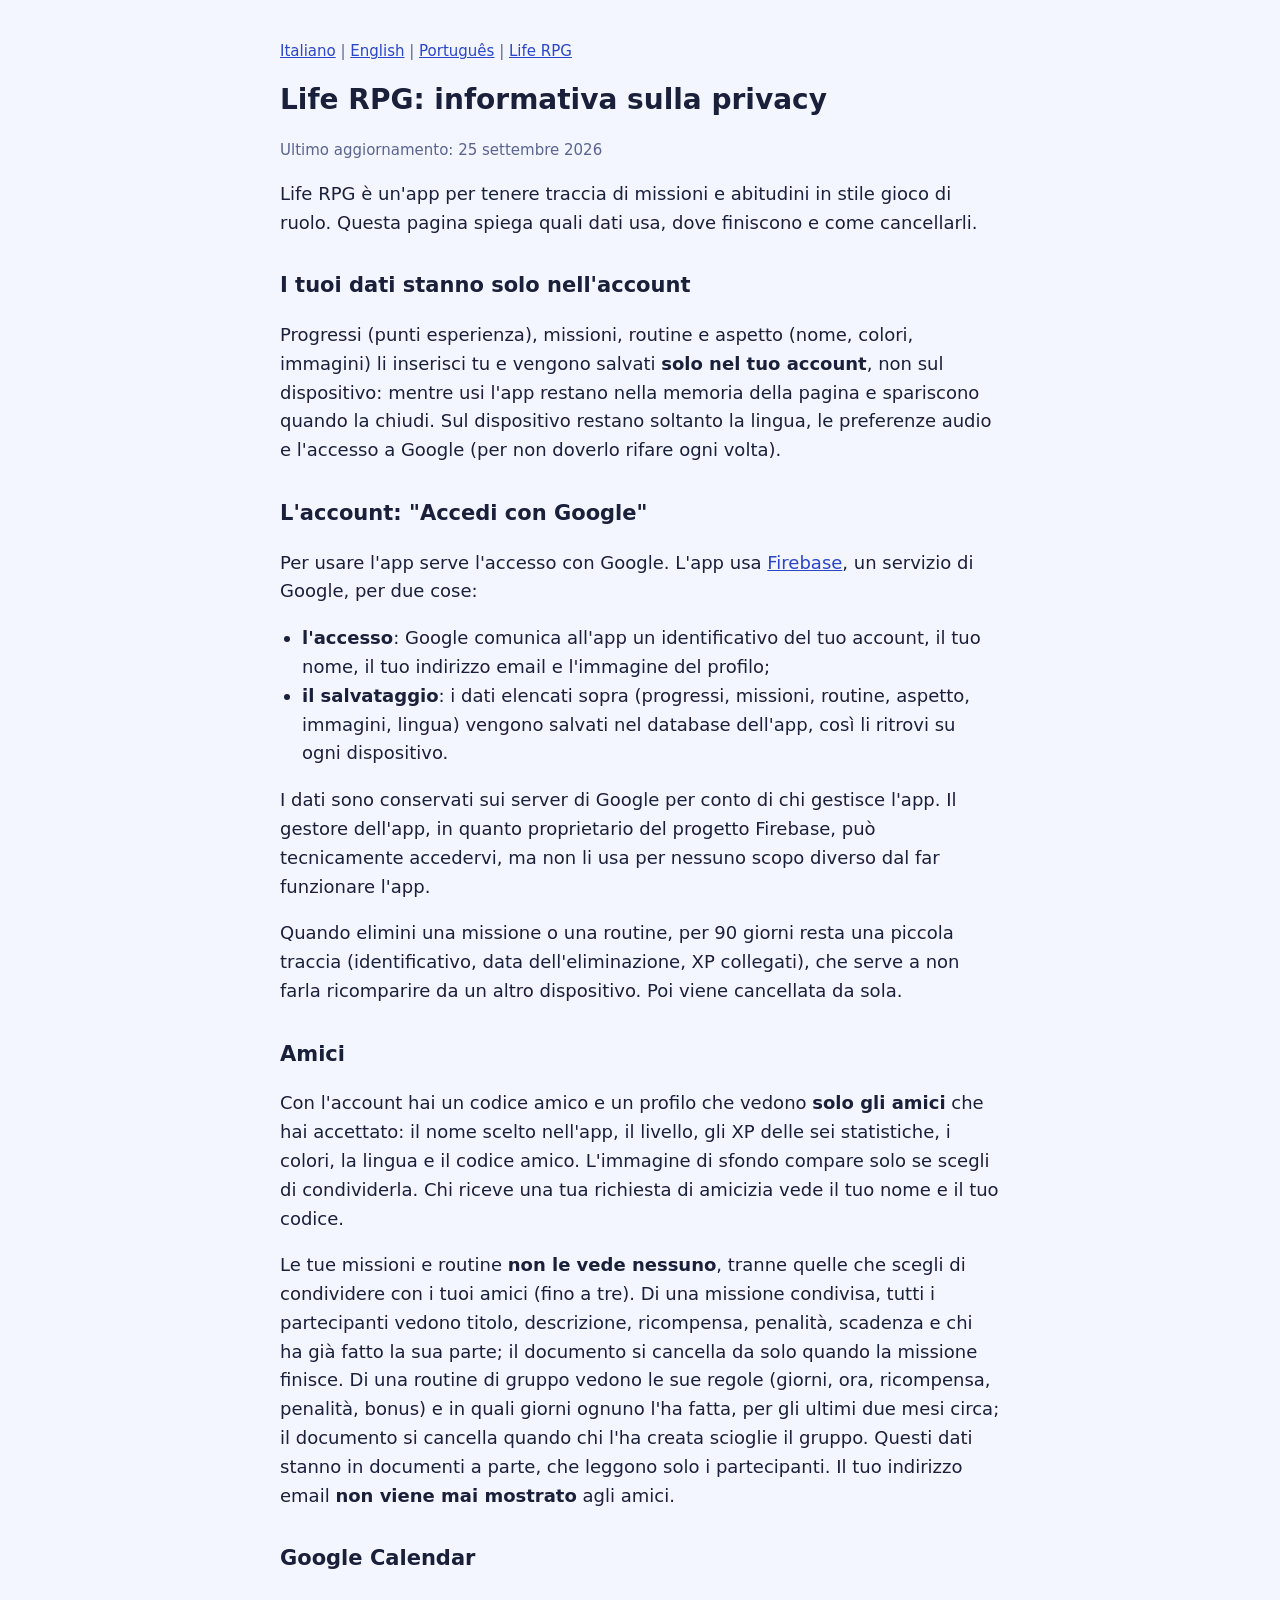
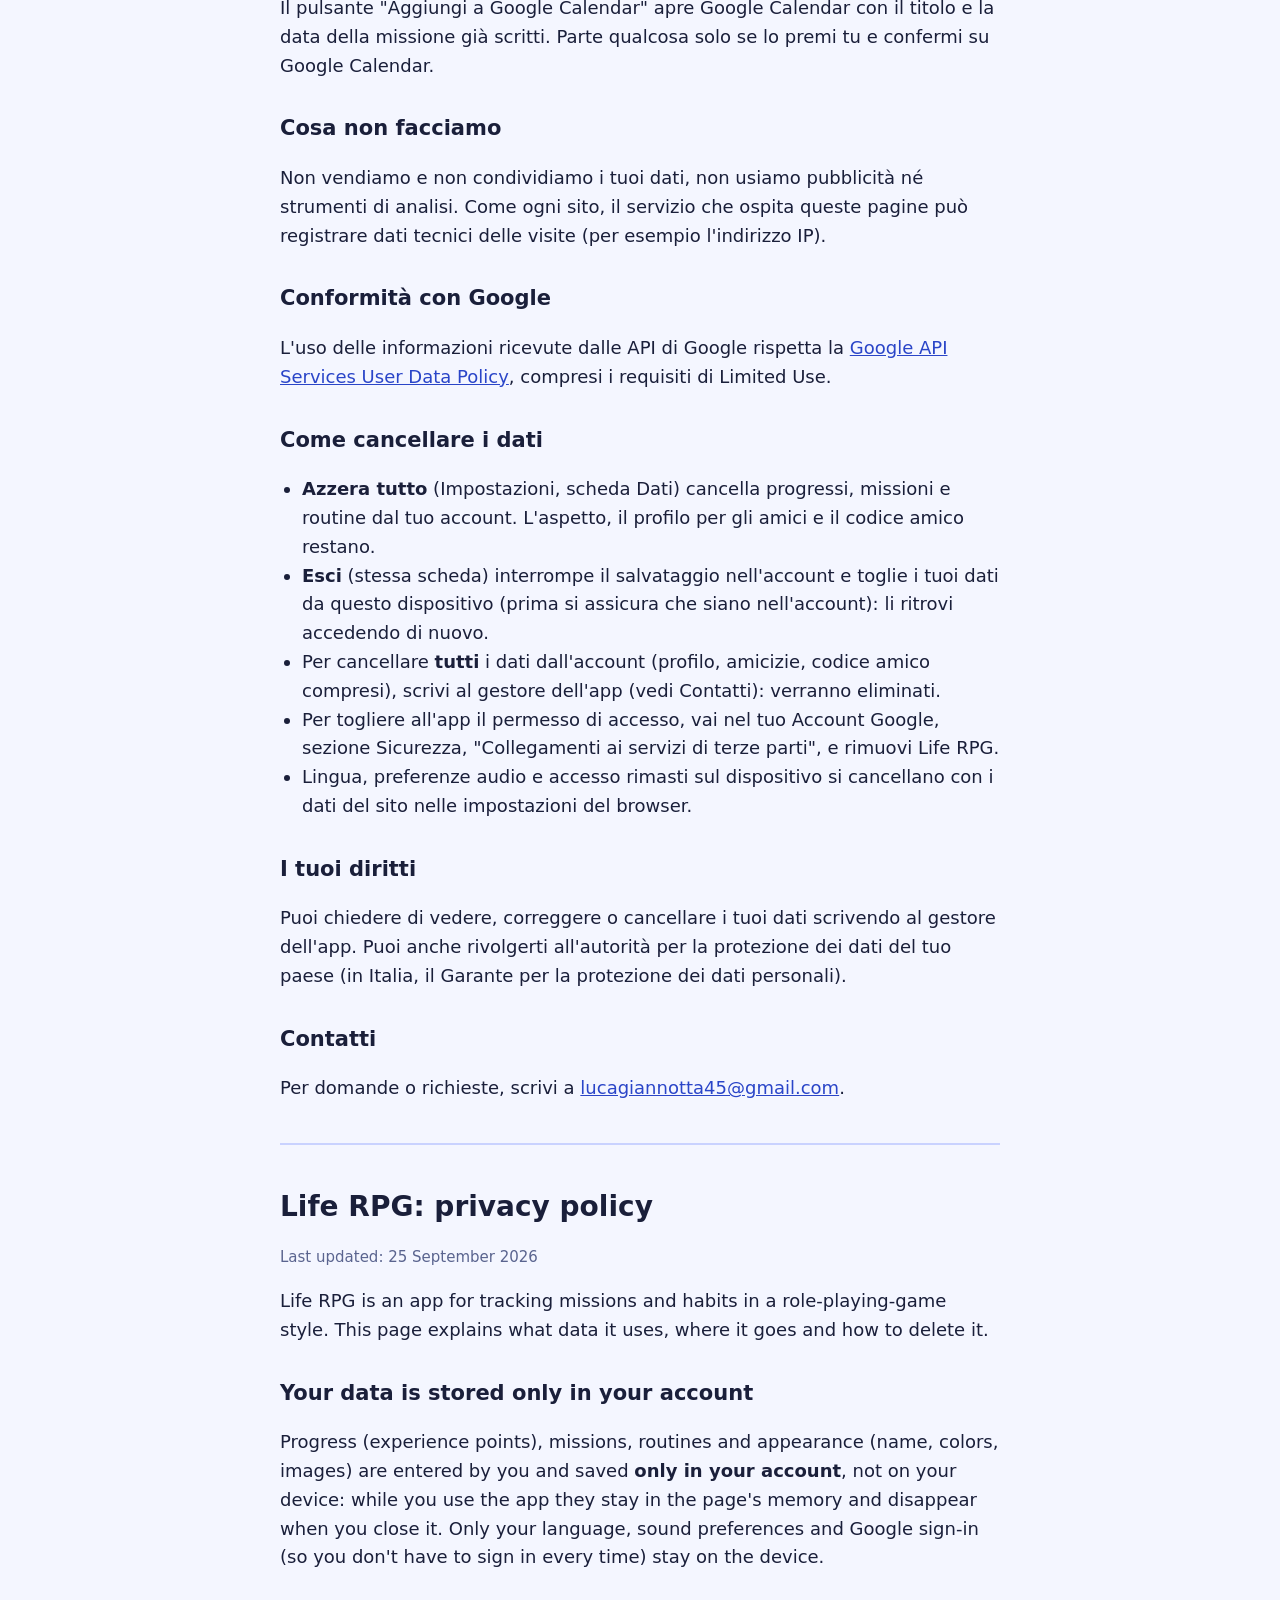
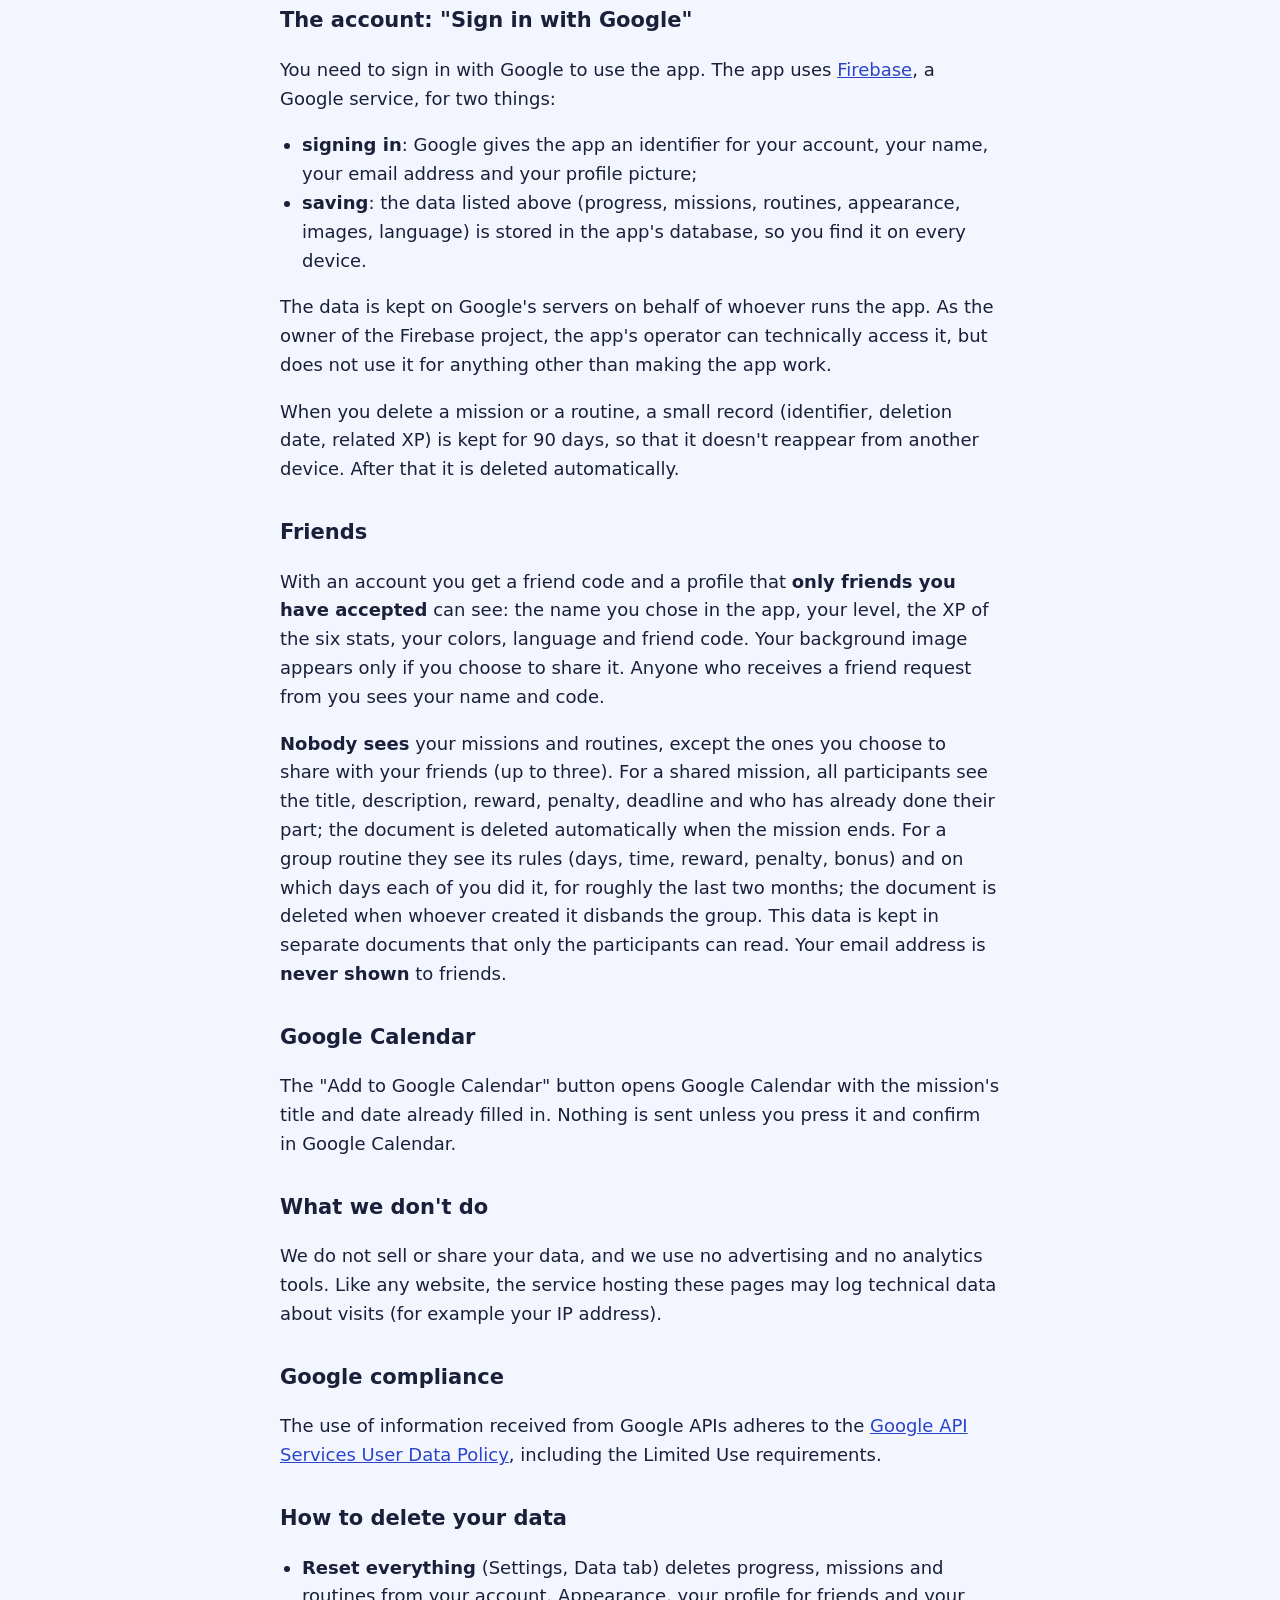
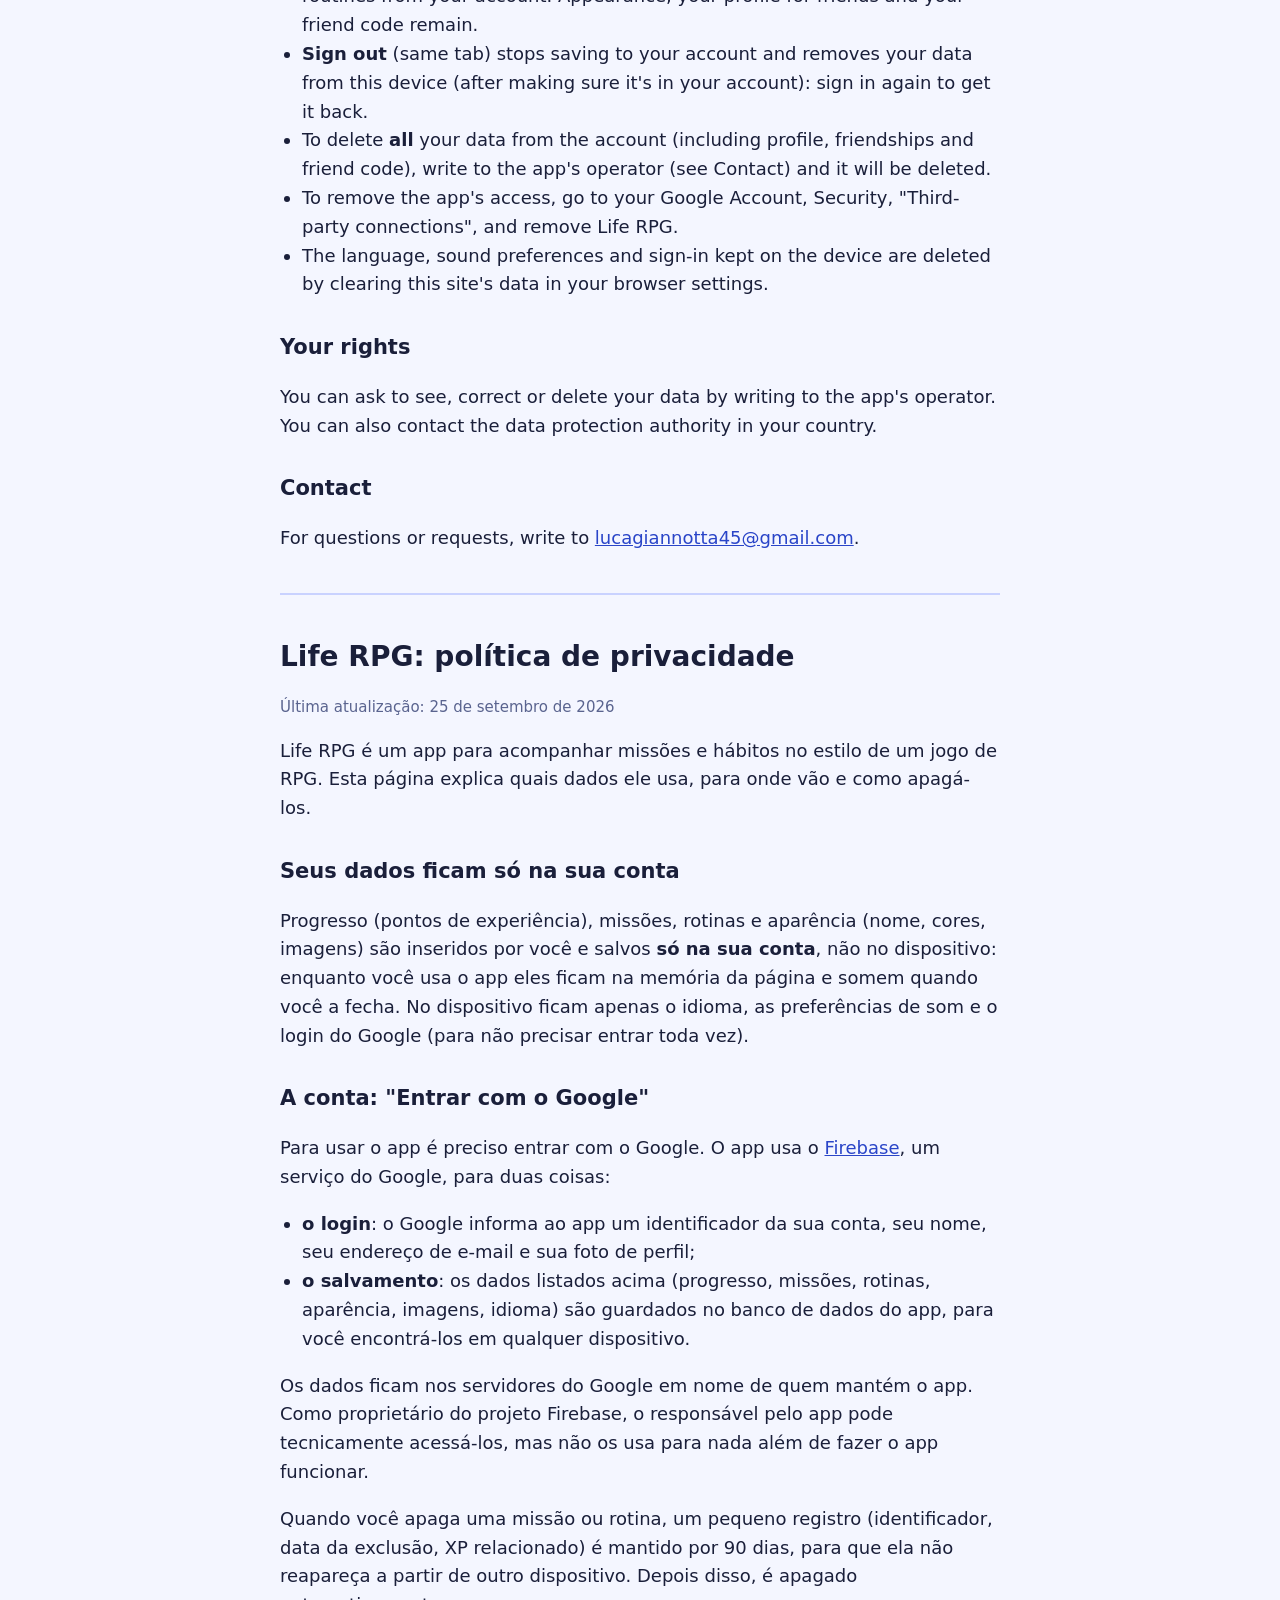
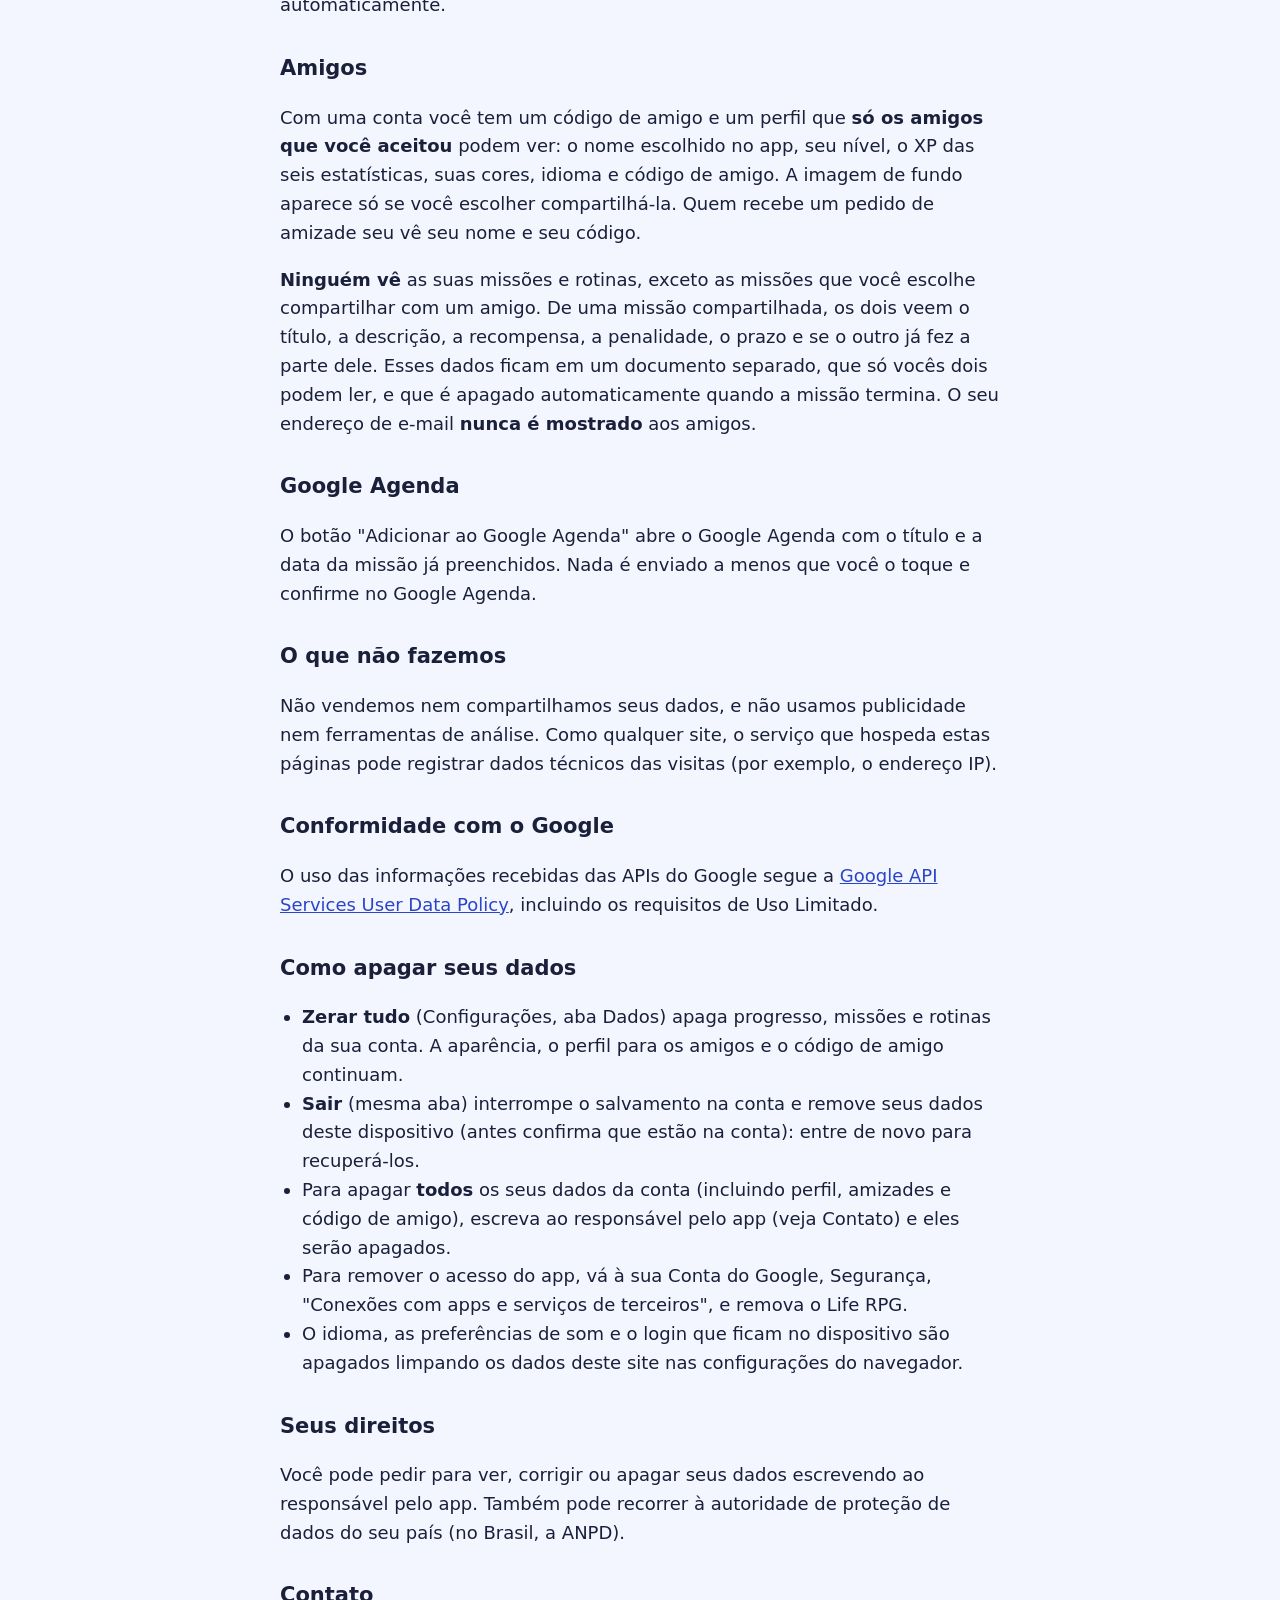
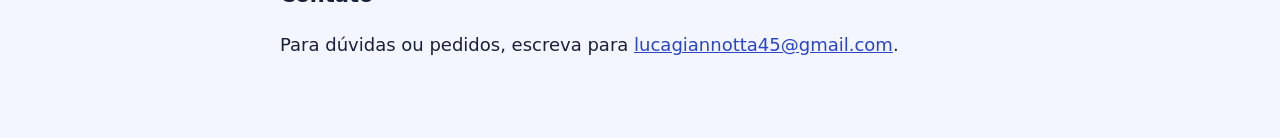
==== commit f59fecea: "Add files via upload" ====
--- a/privacy.html
+++ b/privacy.html
@@ -37,7 +37,7 @@
 
 <h2>Amici</h2>
 <p>Con l'account hai un codice amico e un profilo che vedono <strong>solo gli amici</strong> che hai accettato: il nome scelto nell'app, il livello, gli XP delle sei statistiche, i colori, la lingua e il codice amico. L'immagine di sfondo compare solo se scegli di condividerla. Chi riceve una tua richiesta di amicizia vede il tuo nome e il tuo codice.</p>
-<p>Le tue missioni e routine <strong>non le vede nessuno</strong>, tranne le missioni che scegli di condividere con un amico. Di una missione condivisa, tutti e due vedete titolo, descrizione, ricompensa, penalità, scadenza e se l'altro ha già fatto la sua parte. Questi dati stanno in un documento a parte, che leggete solo voi due e che si cancella da solo quando la missione finisce. Il tuo indirizzo email <strong>non viene mai mostrato</strong> agli amici.</p>
+<p>Le tue missioni e routine <strong>non le vede nessuno</strong>, tranne quelle che scegli di condividere con i tuoi amici (fino a tre). Di una missione condivisa, tutti i partecipanti vedono titolo, descrizione, ricompensa, penalità, scadenza e chi ha già fatto la sua parte; il documento si cancella da solo quando la missione finisce. Di una routine di gruppo vedono le sue regole (giorni, ora, ricompensa, penalità, bonus) e in quali giorni ognuno l'ha fatta, per gli ultimi due mesi circa; il documento si cancella quando chi l'ha creata scioglie il gruppo. Questi dati stanno in documenti a parte, che leggono solo i partecipanti. Il tuo indirizzo email <strong>non viene mai mostrato</strong> agli amici.</p>
 
 <h2>Google Calendar</h2>
 <p>Il pulsante "Aggiungi a Google Calendar" apre Google Calendar con il titolo e la data della missione già scritti. Parte qualcosa solo se lo premi tu e confermi su Google Calendar.</p>
@@ -85,7 +85,7 @@
 
 <h2>Friends</h2>
 <p>With an account you get a friend code and a profile that <strong>only friends you have accepted</strong> can see: the name you chose in the app, your level, the XP of the six stats, your colors, language and friend code. Your background image appears only if you choose to share it. Anyone who receives a friend request from you sees your name and code.</p>
-<p><strong>Nobody sees</strong> your missions and routines, except the missions you choose to share with a friend. For a shared mission, both of you see the title, description, reward, penalty, deadline and whether the other has already done their part. This data is kept in a separate document that only the two of you can read, and it is deleted automatically when the mission ends. Your email address is <strong>never shown</strong> to friends.</p>
+<p><strong>Nobody sees</strong> your missions and routines, except the ones you choose to share with your friends (up to three). For a shared mission, all participants see the title, description, reward, penalty, deadline and who has already done their part; the document is deleted automatically when the mission ends. For a group routine they see its rules (days, time, reward, penalty, bonus) and on which days each of you did it, for roughly the last two months; the document is deleted when whoever created it disbands the group. This data is kept in separate documents that only the participants can read. Your email address is <strong>never shown</strong> to friends.</p>
 
 <h2>Google Calendar</h2>
 <p>The "Add to Google Calendar" button opens Google Calendar with the mission's title and date already filled in. Nothing is sent unless you press it and confirm in Google Calendar.</p>
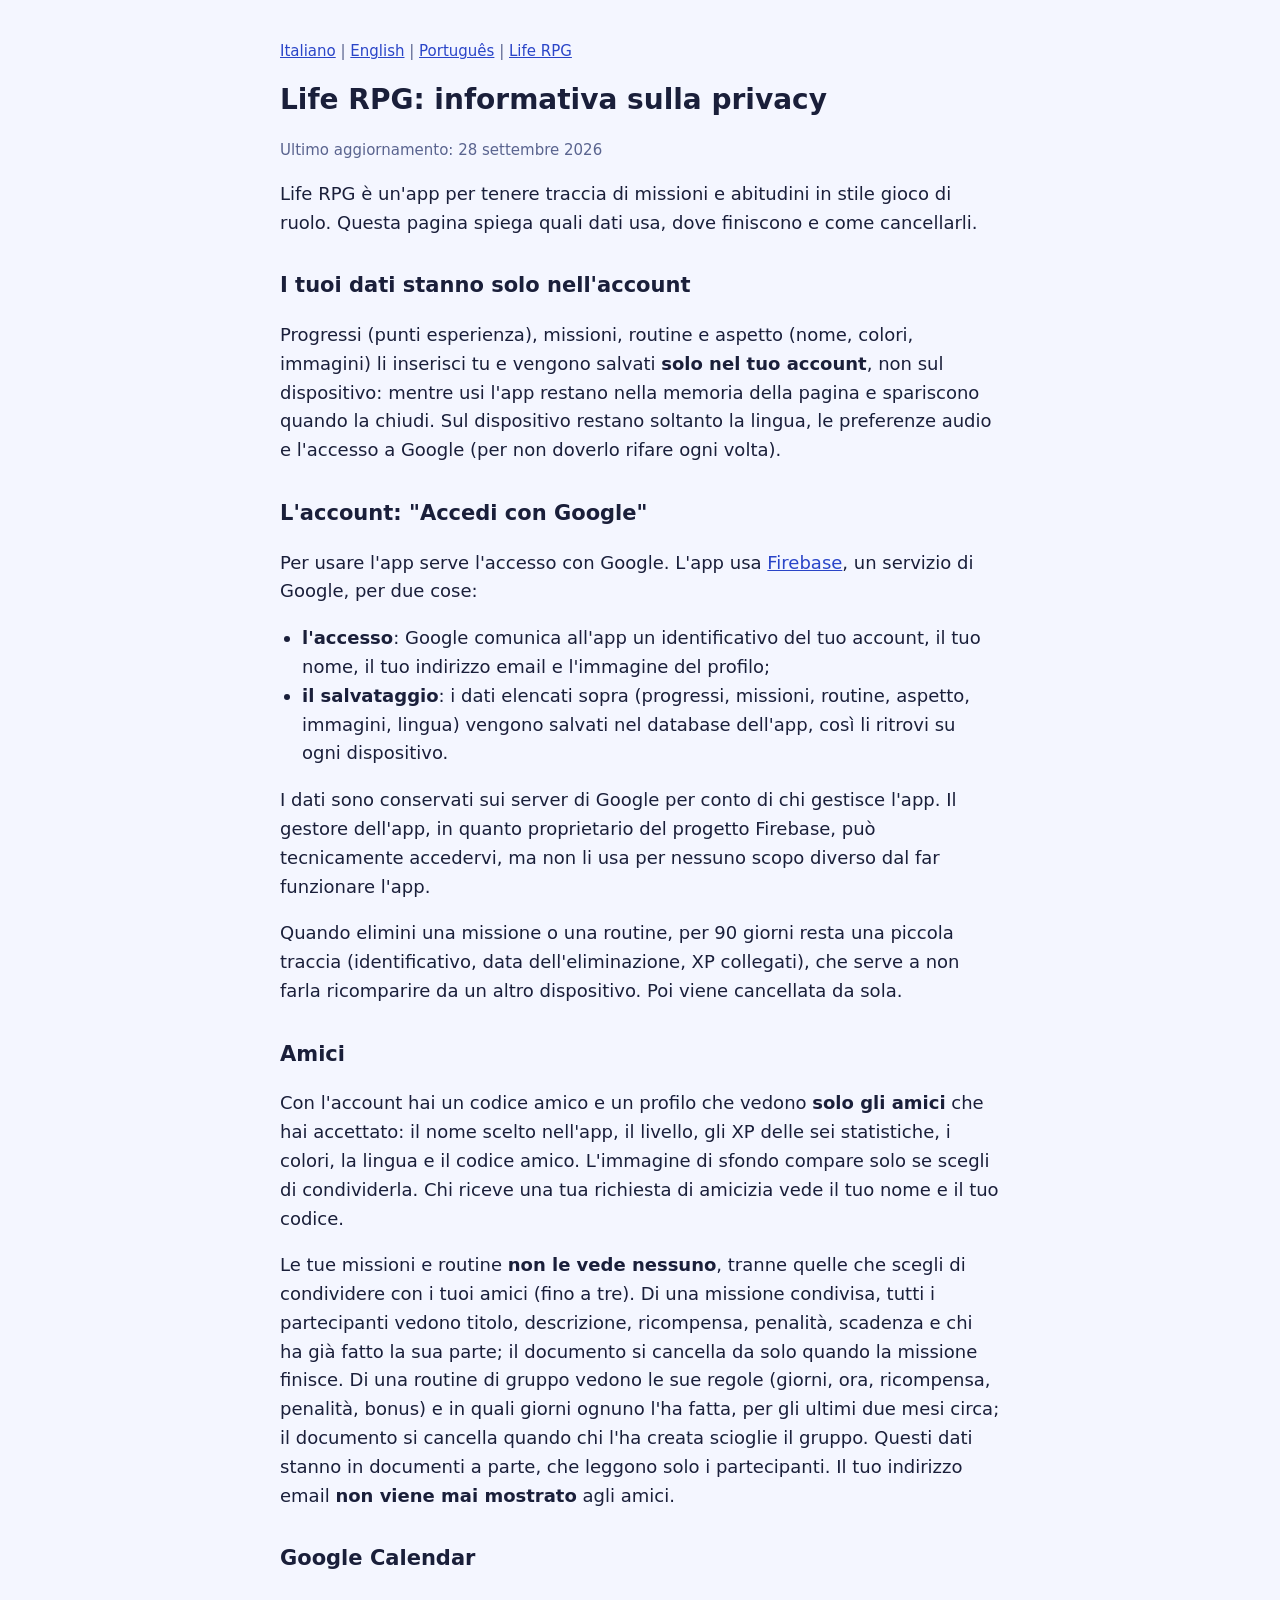
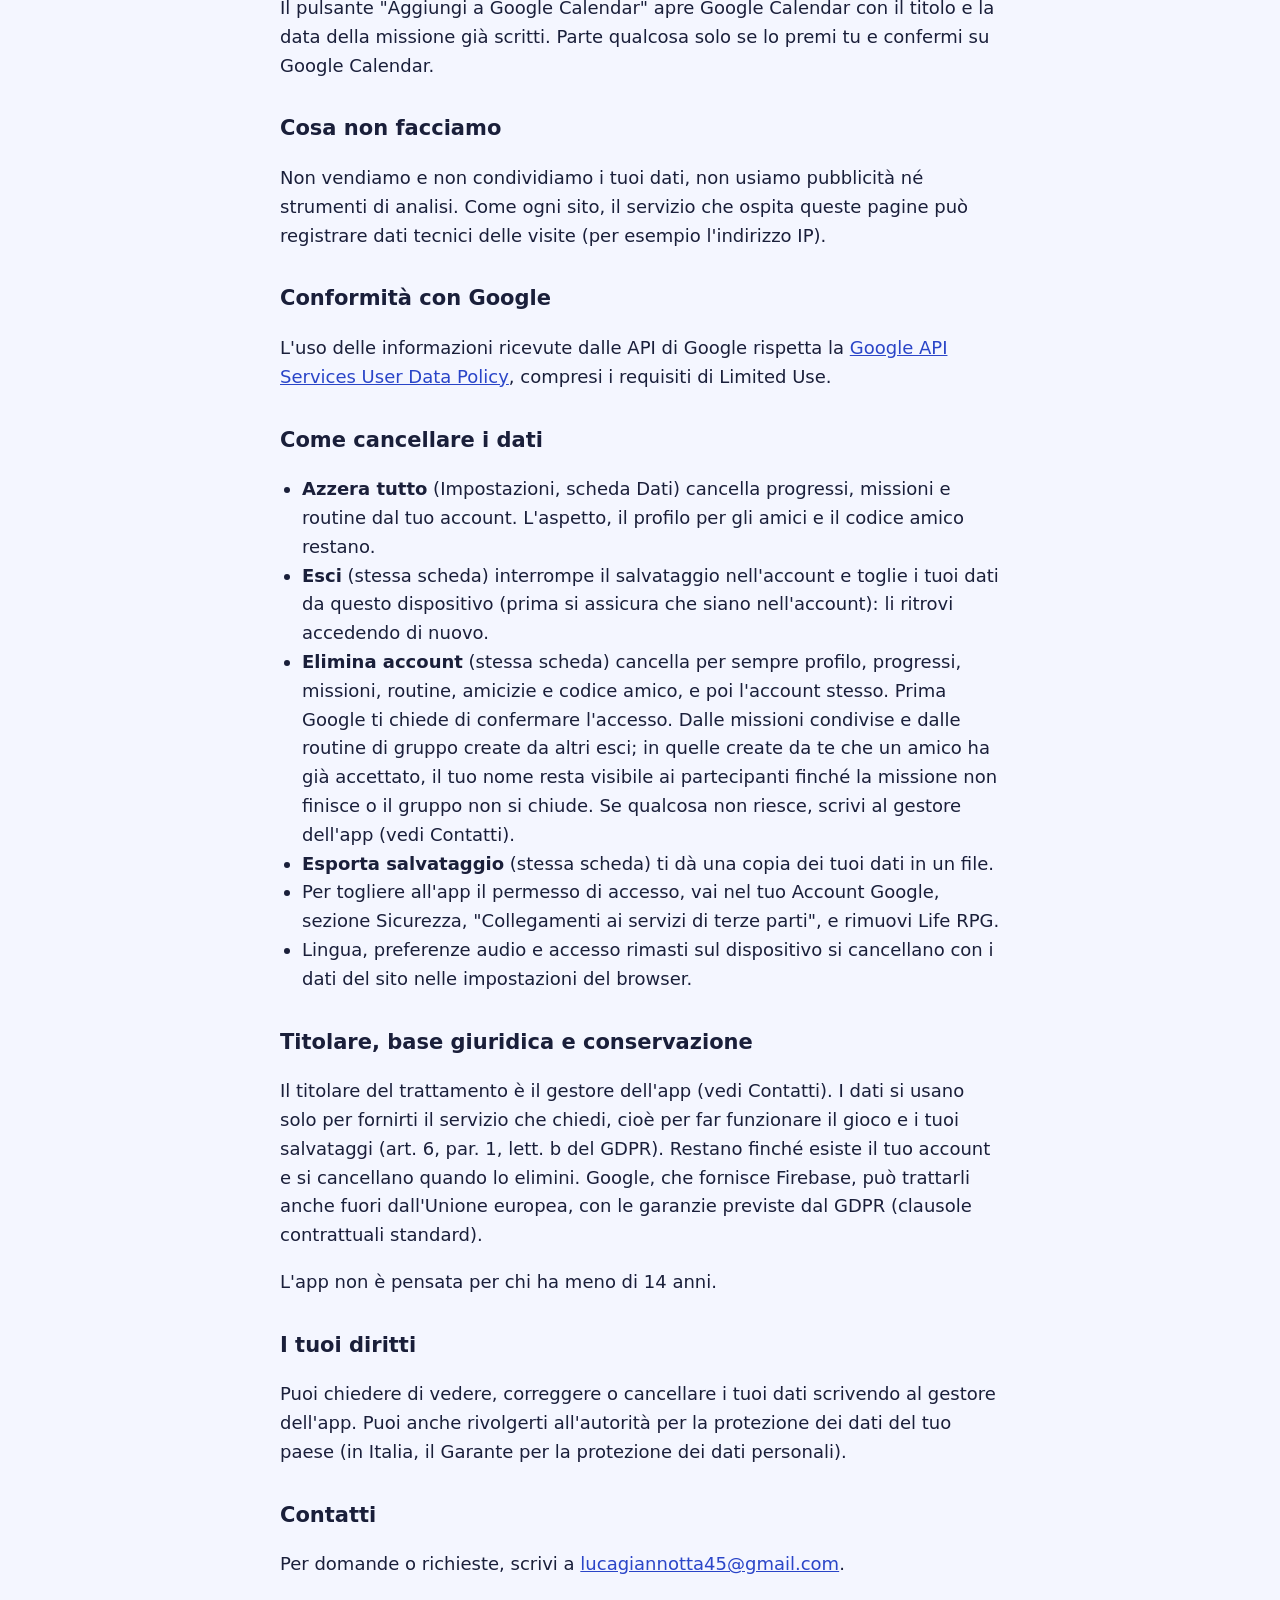
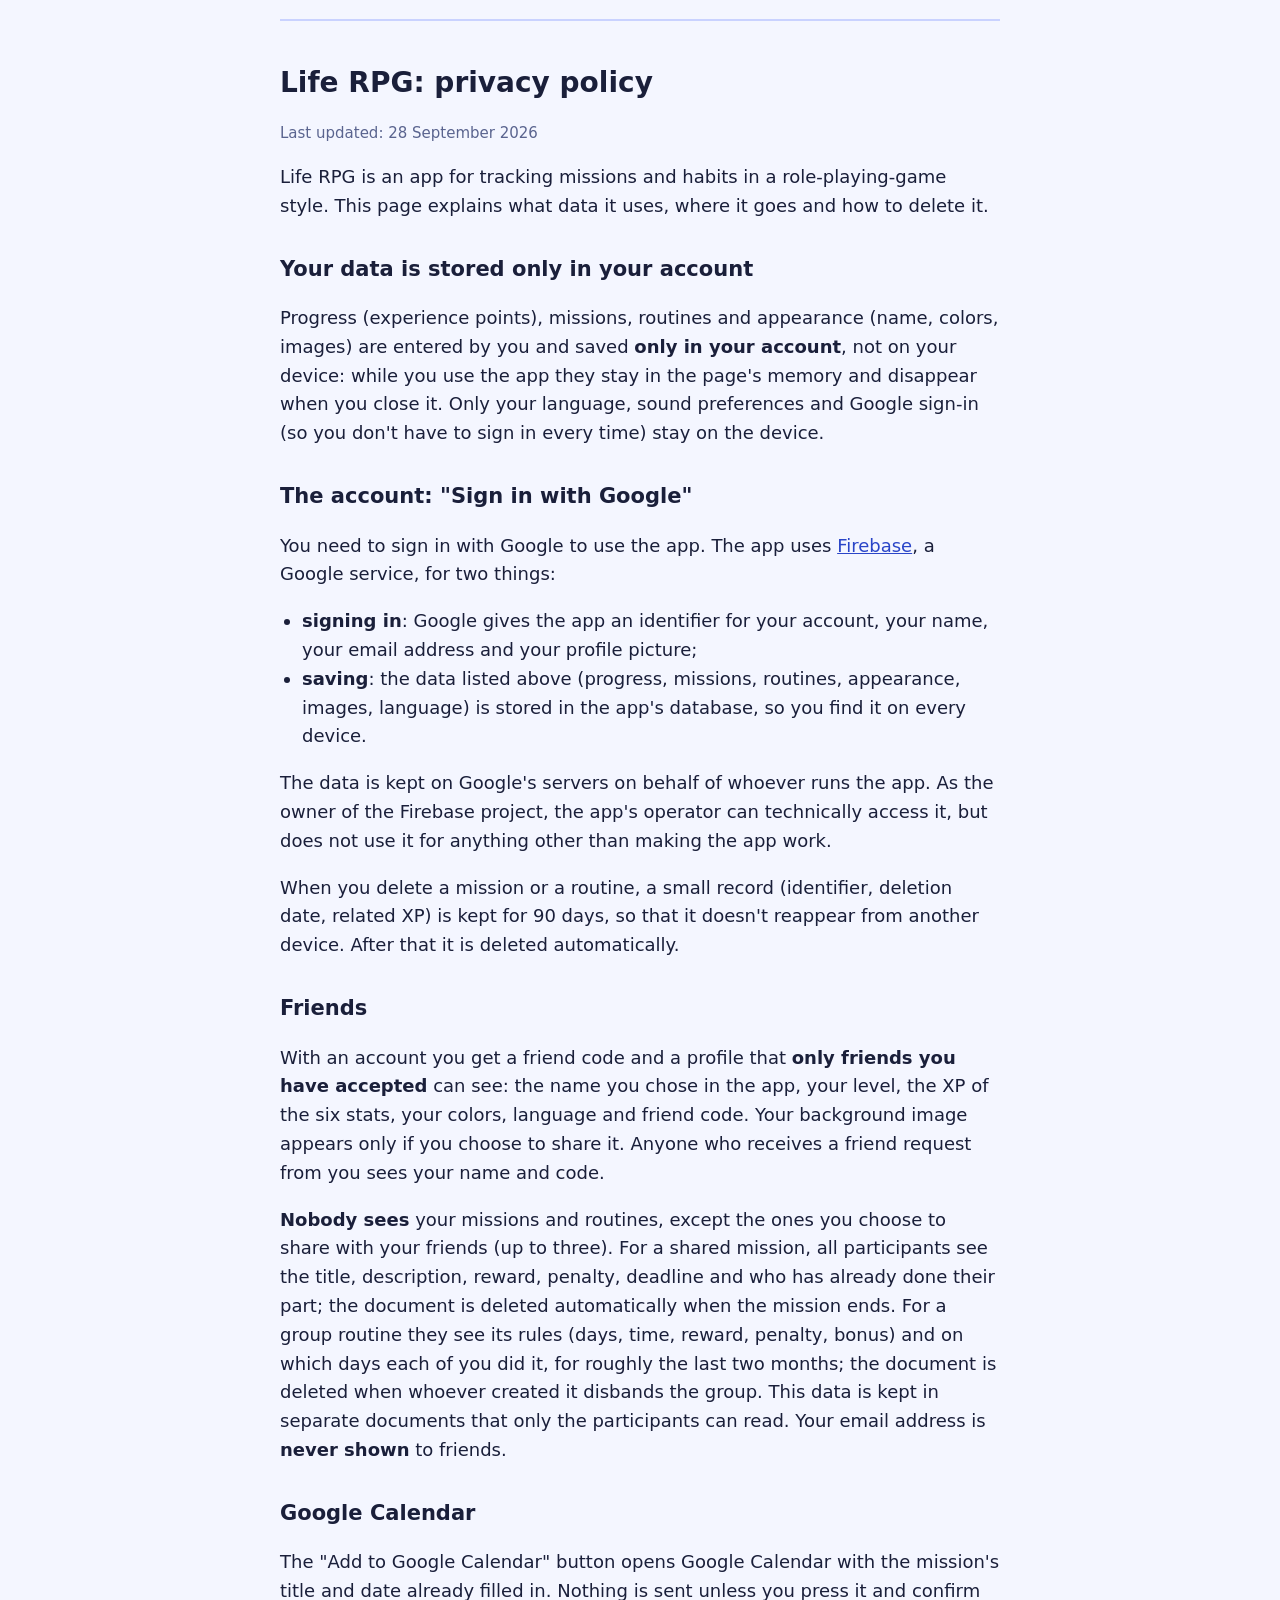
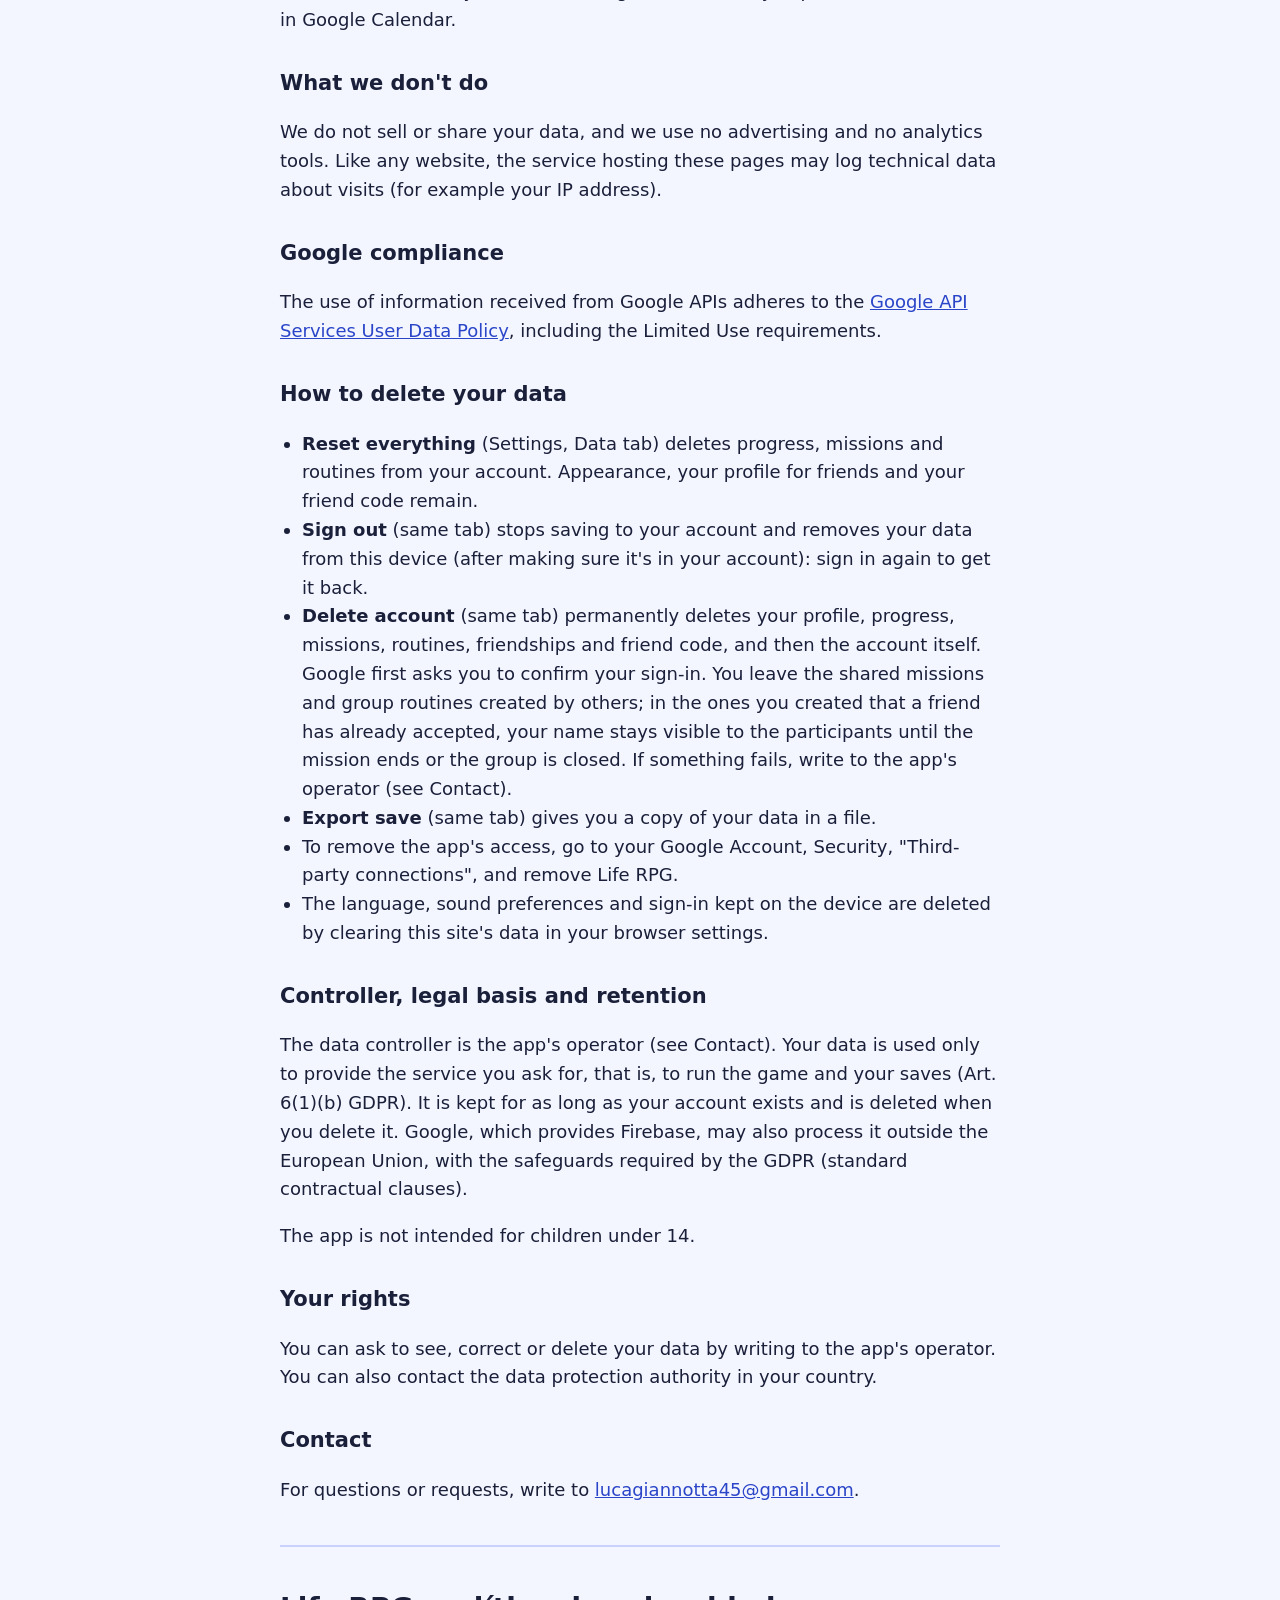
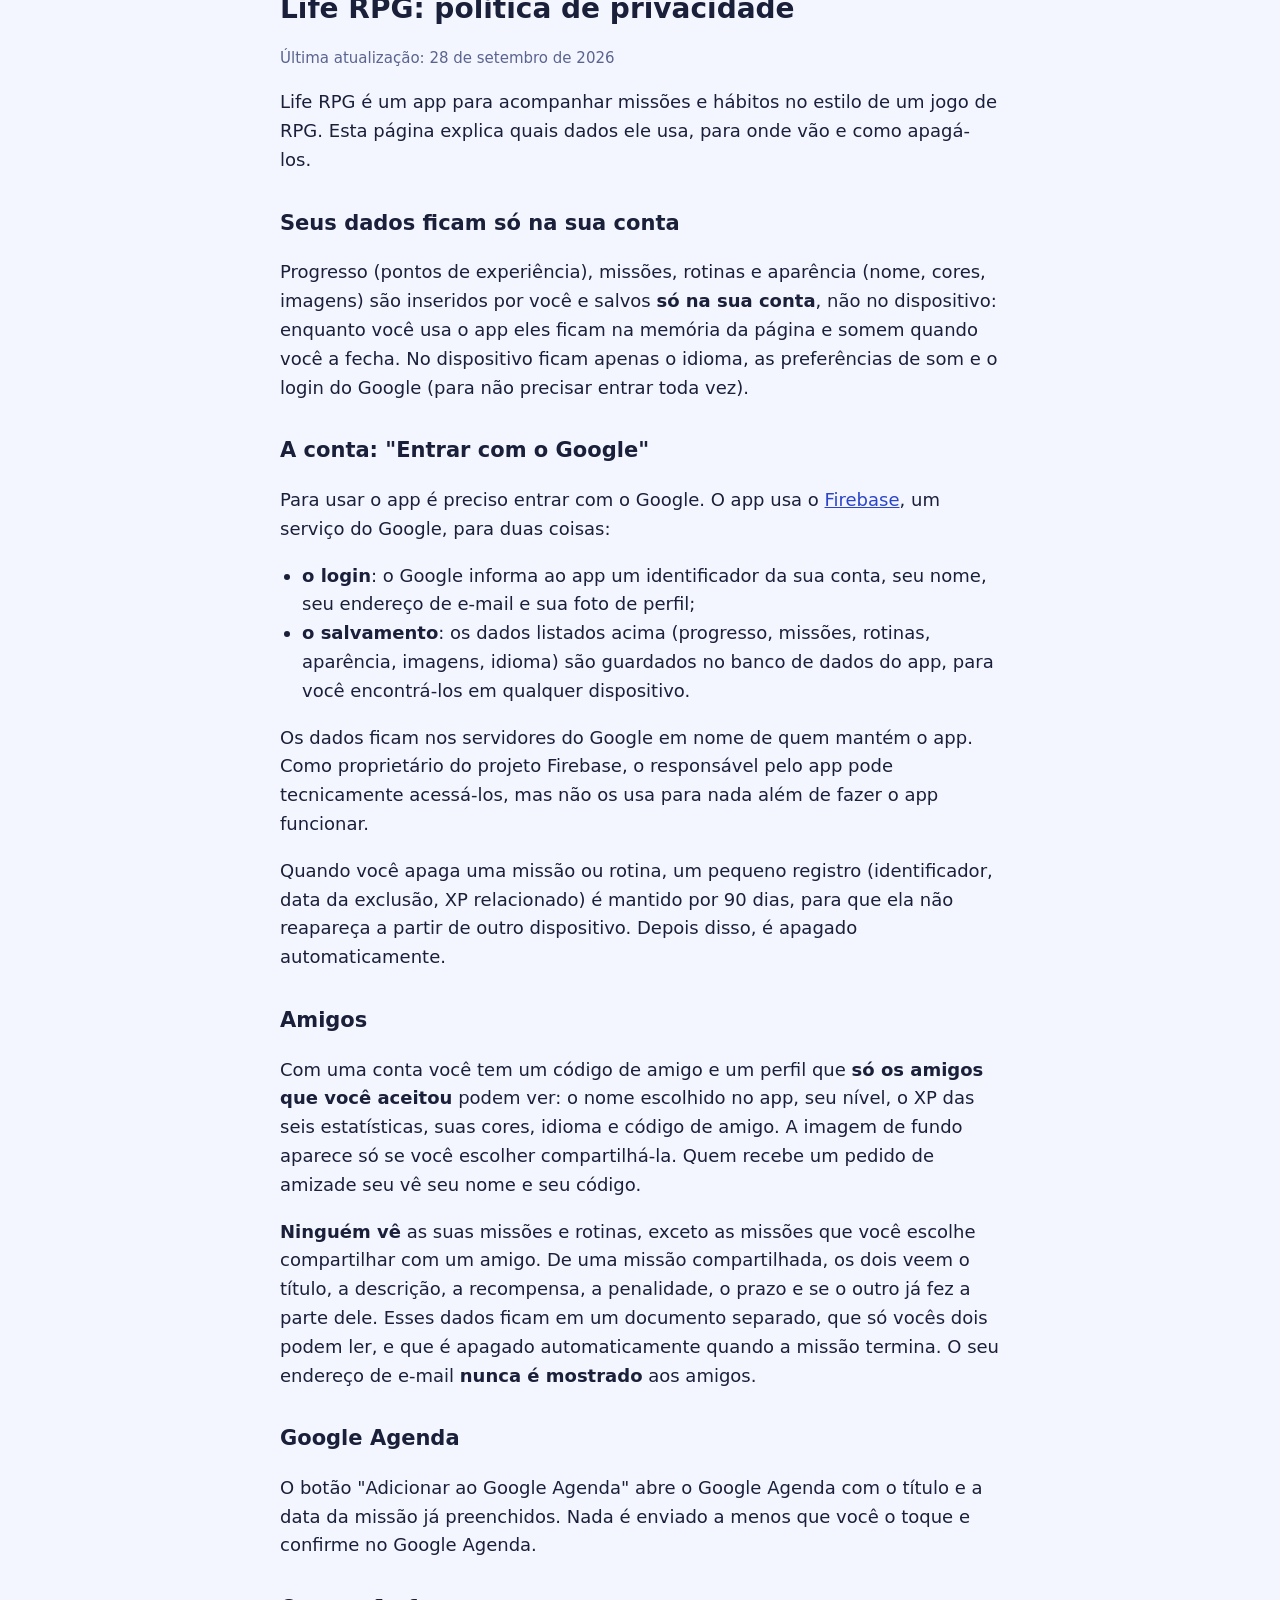
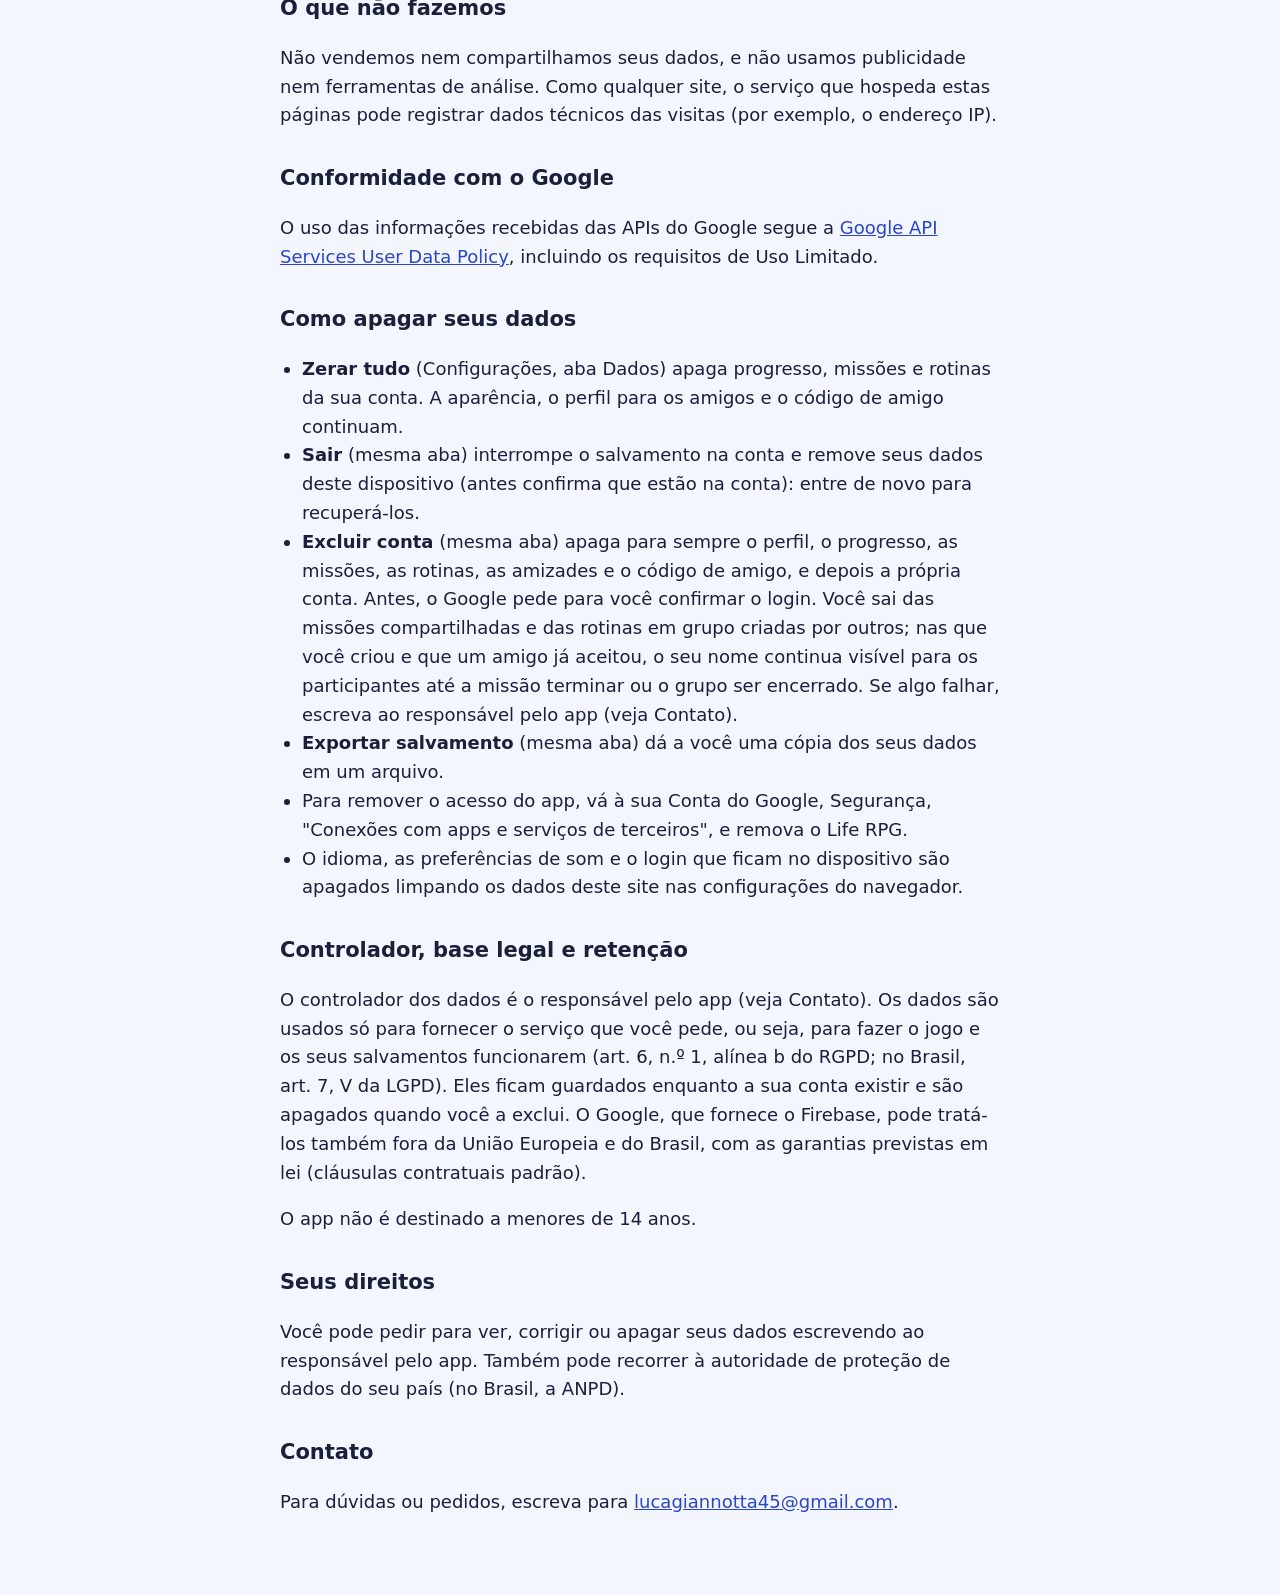
==== commit 441a9c03: "Add files via upload" ====
--- a/privacy.html
+++ b/privacy.html
@@ -20,7 +20,7 @@
 
 <section id="it" lang="it">
 <h1>Life RPG: informativa sulla privacy</h1>
-<p class="upd">Ultimo aggiornamento: 25 settembre 2026</p>
+<p class="upd">Ultimo aggiornamento: 28 settembre 2026</p>
 <p>Life RPG è un'app per tenere traccia di missioni e abitudini in stile gioco di ruolo. Questa pagina spiega quali dati usa, dove finiscono e come cancellarli.</p>
 
 <h2>I tuoi dati stanno solo nell'account</h2>
@@ -52,10 +52,15 @@
 <ul>
   <li><strong>Azzera tutto</strong> (Impostazioni, scheda Dati) cancella progressi, missioni e routine dal tuo account. L'aspetto, il profilo per gli amici e il codice amico restano.</li>
   <li><strong>Esci</strong> (stessa scheda) interrompe il salvataggio nell'account e toglie i tuoi dati da questo dispositivo (prima si assicura che siano nell'account): li ritrovi accedendo di nuovo.</li>
-  <li>Per cancellare <strong>tutti</strong> i dati dall'account (profilo, amicizie, codice amico compresi), scrivi al gestore dell'app (vedi Contatti): verranno eliminati.</li>
+  <li><strong>Elimina account</strong> (stessa scheda) cancella per sempre profilo, progressi, missioni, routine, amicizie e codice amico, e poi l'account stesso. Prima Google ti chiede di confermare l'accesso. Dalle missioni condivise e dalle routine di gruppo create da altri esci; in quelle create da te che un amico ha già accettato, il tuo nome resta visibile ai partecipanti finché la missione non finisce o il gruppo non si chiude. Se qualcosa non riesce, scrivi al gestore dell'app (vedi Contatti).</li>
+  <li><strong>Esporta salvataggio</strong> (stessa scheda) ti dà una copia dei tuoi dati in un file.</li>
   <li>Per togliere all'app il permesso di accesso, vai nel tuo Account Google, sezione Sicurezza, "Collegamenti ai servizi di terze parti", e rimuovi Life RPG.</li>
   <li>Lingua, preferenze audio e accesso rimasti sul dispositivo si cancellano con i dati del sito nelle impostazioni del browser.</li>
 </ul>
+
+<h2>Titolare, base giuridica e conservazione</h2>
+<p>Il titolare del trattamento è il gestore dell'app (vedi Contatti). I dati si usano solo per fornirti il servizio che chiedi, cioè per far funzionare il gioco e i tuoi salvataggi (art. 6, par. 1, lett. b del GDPR). Restano finché esiste il tuo account e si cancellano quando lo elimini. Google, che fornisce Firebase, può trattarli anche fuori dall'Unione europea, con le garanzie previste dal GDPR (clausole contrattuali standard).</p>
+<p>L'app non è pensata per chi ha meno di 14 anni.</p>
 
 <h2>I tuoi diritti</h2>
 <p>Puoi chiedere di vedere, correggere o cancellare i tuoi dati scrivendo al gestore dell'app. Puoi anche rivolgerti all'autorità per la protezione dei dati del tuo paese (in Italia, il Garante per la protezione dei dati personali).</p>
@@ -68,7 +73,7 @@
 
 <section id="en" lang="en">
 <h1>Life RPG: privacy policy</h1>
-<p class="upd">Last updated: 25 September 2026</p>
+<p class="upd">Last updated: 28 September 2026</p>
 <p>Life RPG is an app for tracking missions and habits in a role-playing-game style. This page explains what data it uses, where it goes and how to delete it.</p>
 
 <h2>Your data is stored only in your account</h2>
@@ -100,10 +105,15 @@
 <ul>
   <li><strong>Reset everything</strong> (Settings, Data tab) deletes progress, missions and routines from your account. Appearance, your profile for friends and your friend code remain.</li>
   <li><strong>Sign out</strong> (same tab) stops saving to your account and removes your data from this device (after making sure it's in your account): sign in again to get it back.</li>
-  <li>To delete <strong>all</strong> your data from the account (including profile, friendships and friend code), write to the app's operator (see Contact) and it will be deleted.</li>
+  <li><strong>Delete account</strong> (same tab) permanently deletes your profile, progress, missions, routines, friendships and friend code, and then the account itself. Google first asks you to confirm your sign-in. You leave the shared missions and group routines created by others; in the ones you created that a friend has already accepted, your name stays visible to the participants until the mission ends or the group is closed. If something fails, write to the app's operator (see Contact).</li>
+  <li><strong>Export save</strong> (same tab) gives you a copy of your data in a file.</li>
   <li>To remove the app's access, go to your Google Account, Security, "Third-party connections", and remove Life RPG.</li>
   <li>The language, sound preferences and sign-in kept on the device are deleted by clearing this site's data in your browser settings.</li>
 </ul>
+
+<h2>Controller, legal basis and retention</h2>
+<p>The data controller is the app's operator (see Contact). Your data is used only to provide the service you ask for, that is, to run the game and your saves (Art. 6(1)(b) GDPR). It is kept for as long as your account exists and is deleted when you delete it. Google, which provides Firebase, may also process it outside the European Union, with the safeguards required by the GDPR (standard contractual clauses).</p>
+<p>The app is not intended for children under 14.</p>
 
 <h2>Your rights</h2>
 <p>You can ask to see, correct or delete your data by writing to the app's operator. You can also contact the data protection authority in your country.</p>
@@ -116,7 +126,7 @@
 
 <section id="pt" lang="pt-BR">
 <h1>Life RPG: política de privacidade</h1>
-<p class="upd">Última atualização: 25 de setembro de 2026</p>
+<p class="upd">Última atualização: 28 de setembro de 2026</p>
 <p>Life RPG é um app para acompanhar missões e hábitos no estilo de um jogo de RPG. Esta página explica quais dados ele usa, para onde vão e como apagá-los.</p>
 
 <h2>Seus dados ficam só na sua conta</h2>
@@ -148,10 +158,15 @@
 <ul>
   <li><strong>Zerar tudo</strong> (Configurações, aba Dados) apaga progresso, missões e rotinas da sua conta. A aparência, o perfil para os amigos e o código de amigo continuam.</li>
   <li><strong>Sair</strong> (mesma aba) interrompe o salvamento na conta e remove seus dados deste dispositivo (antes confirma que estão na conta): entre de novo para recuperá-los.</li>
-  <li>Para apagar <strong>todos</strong> os seus dados da conta (incluindo perfil, amizades e código de amigo), escreva ao responsável pelo app (veja Contato) e eles serão apagados.</li>
+  <li><strong>Excluir conta</strong> (mesma aba) apaga para sempre o perfil, o progresso, as missões, as rotinas, as amizades e o código de amigo, e depois a própria conta. Antes, o Google pede para você confirmar o login. Você sai das missões compartilhadas e das rotinas em grupo criadas por outros; nas que você criou e que um amigo já aceitou, o seu nome continua visível para os participantes até a missão terminar ou o grupo ser encerrado. Se algo falhar, escreva ao responsável pelo app (veja Contato).</li>
+  <li><strong>Exportar salvamento</strong> (mesma aba) dá a você uma cópia dos seus dados em um arquivo.</li>
   <li>Para remover o acesso do app, vá à sua Conta do Google, Segurança, "Conexões com apps e serviços de terceiros", e remova o Life RPG.</li>
   <li>O idioma, as preferências de som e o login que ficam no dispositivo são apagados limpando os dados deste site nas configurações do navegador.</li>
 </ul>
+
+<h2>Controlador, base legal e retenção</h2>
+<p>O controlador dos dados é o responsável pelo app (veja Contato). Os dados são usados só para fornecer o serviço que você pede, ou seja, para fazer o jogo e os seus salvamentos funcionarem (art. 6, n.º 1, alínea b do RGPD; no Brasil, art. 7, V da LGPD). Eles ficam guardados enquanto a sua conta existir e são apagados quando você a exclui. O Google, que fornece o Firebase, pode tratá-los também fora da União Europeia e do Brasil, com as garantias previstas em lei (cláusulas contratuais padrão).</p>
+<p>O app não é destinado a menores de 14 anos.</p>
 
 <h2>Seus direitos</h2>
 <p>Você pode pedir para ver, corrigir ou apagar seus dados escrevendo ao responsável pelo app. Também pode recorrer à autoridade de proteção de dados do seu país (no Brasil, a ANPD).</p>
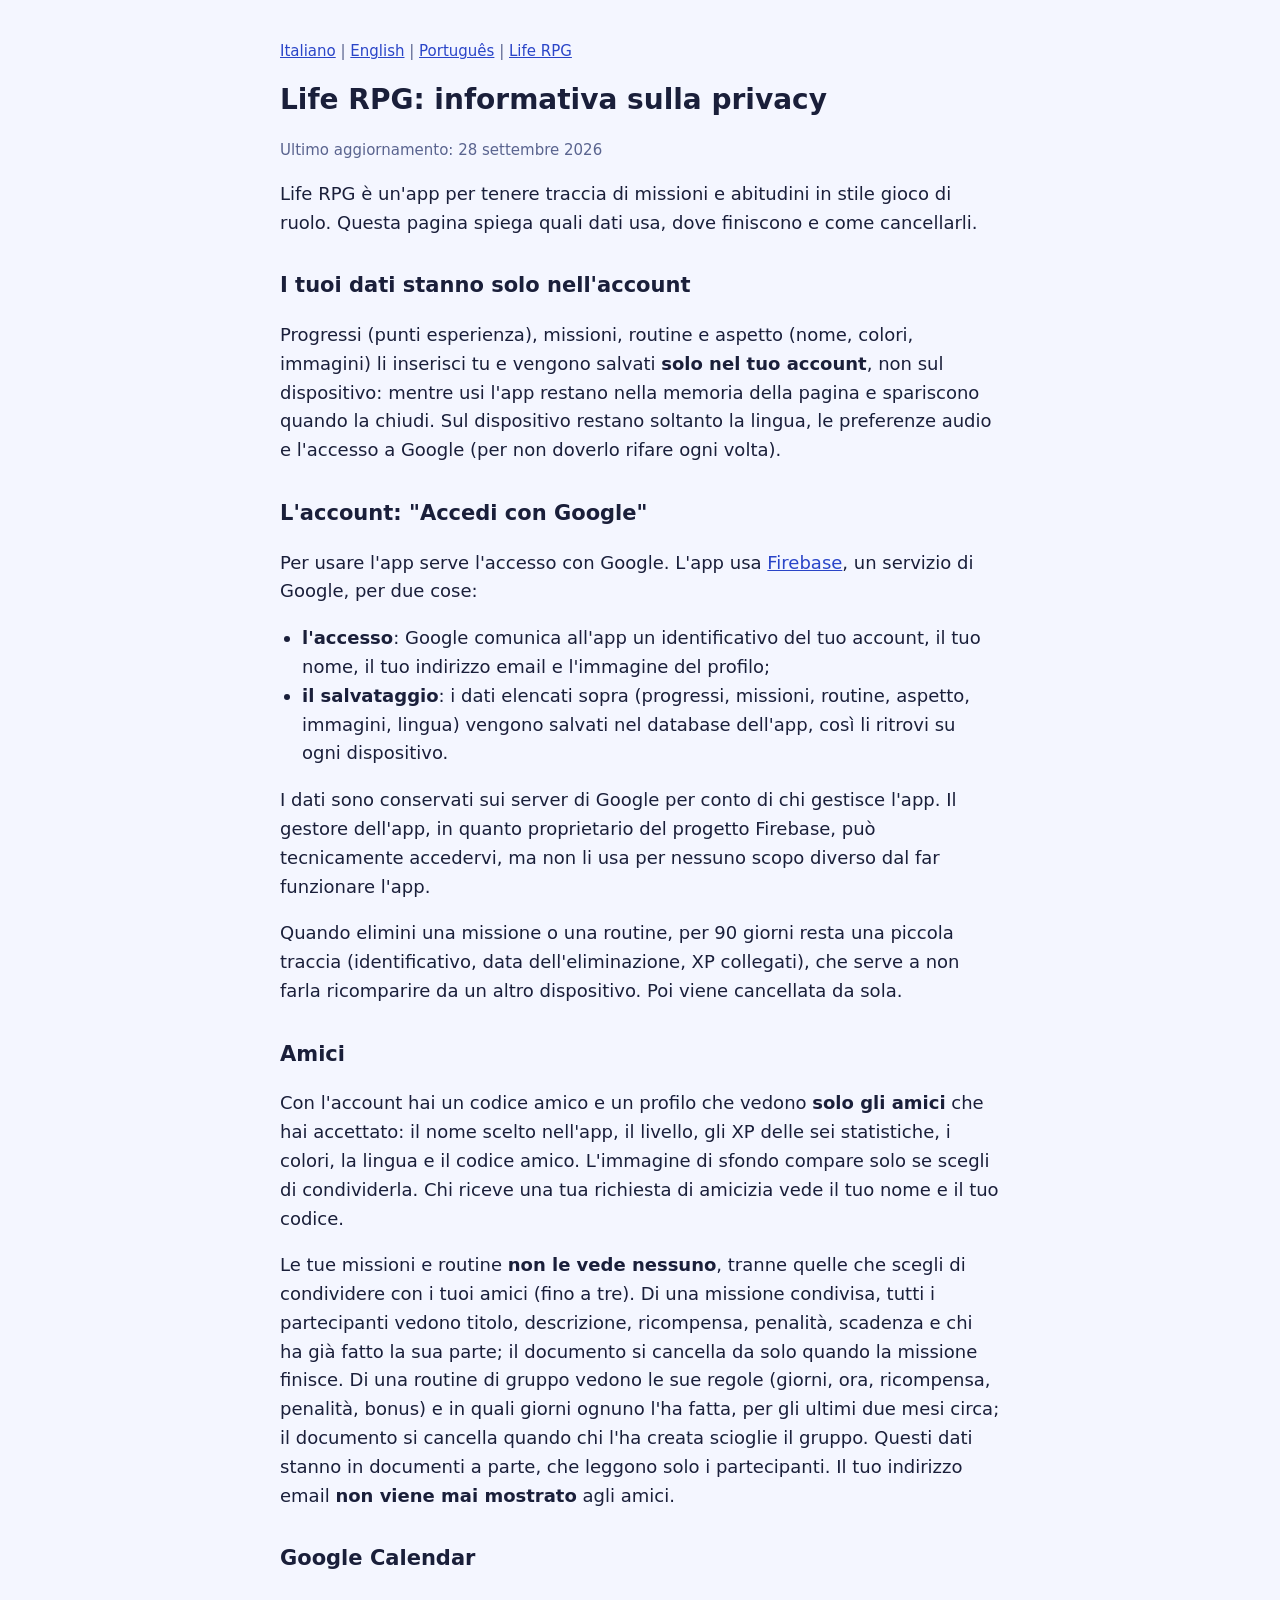
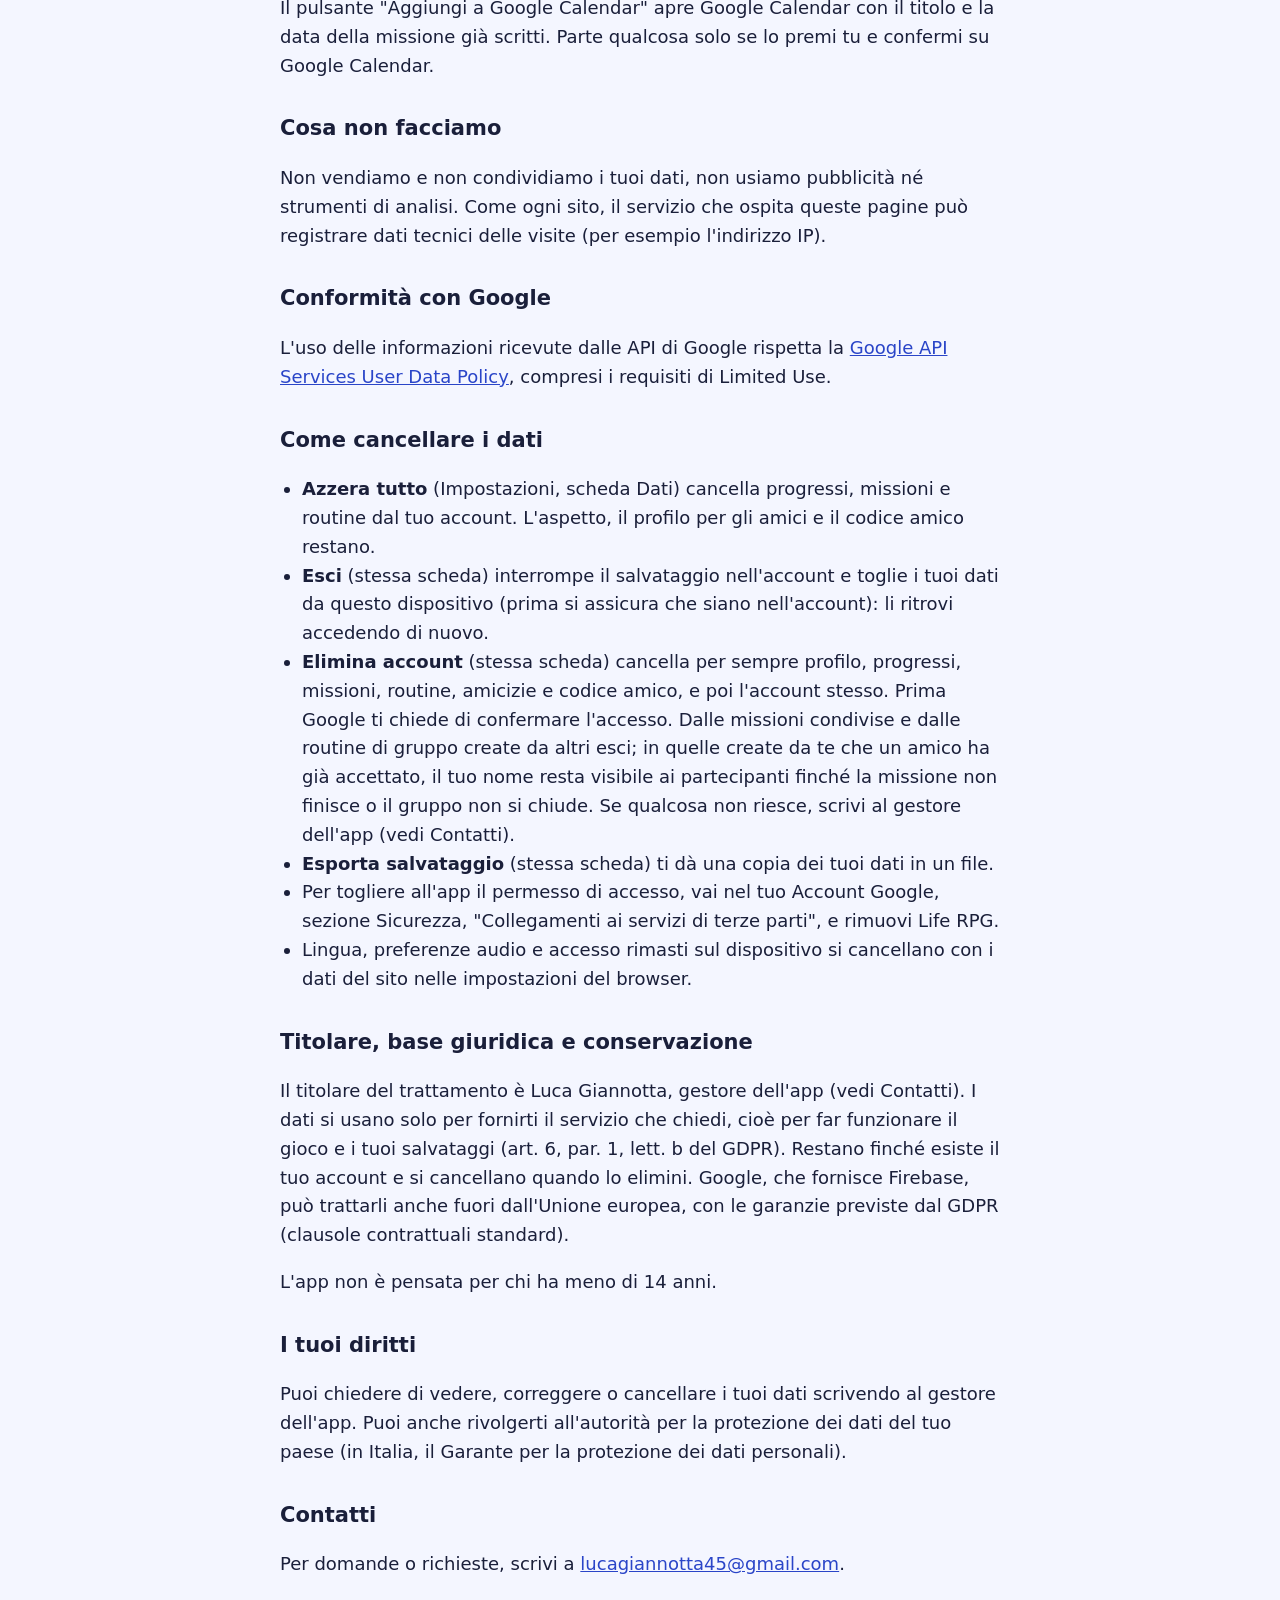
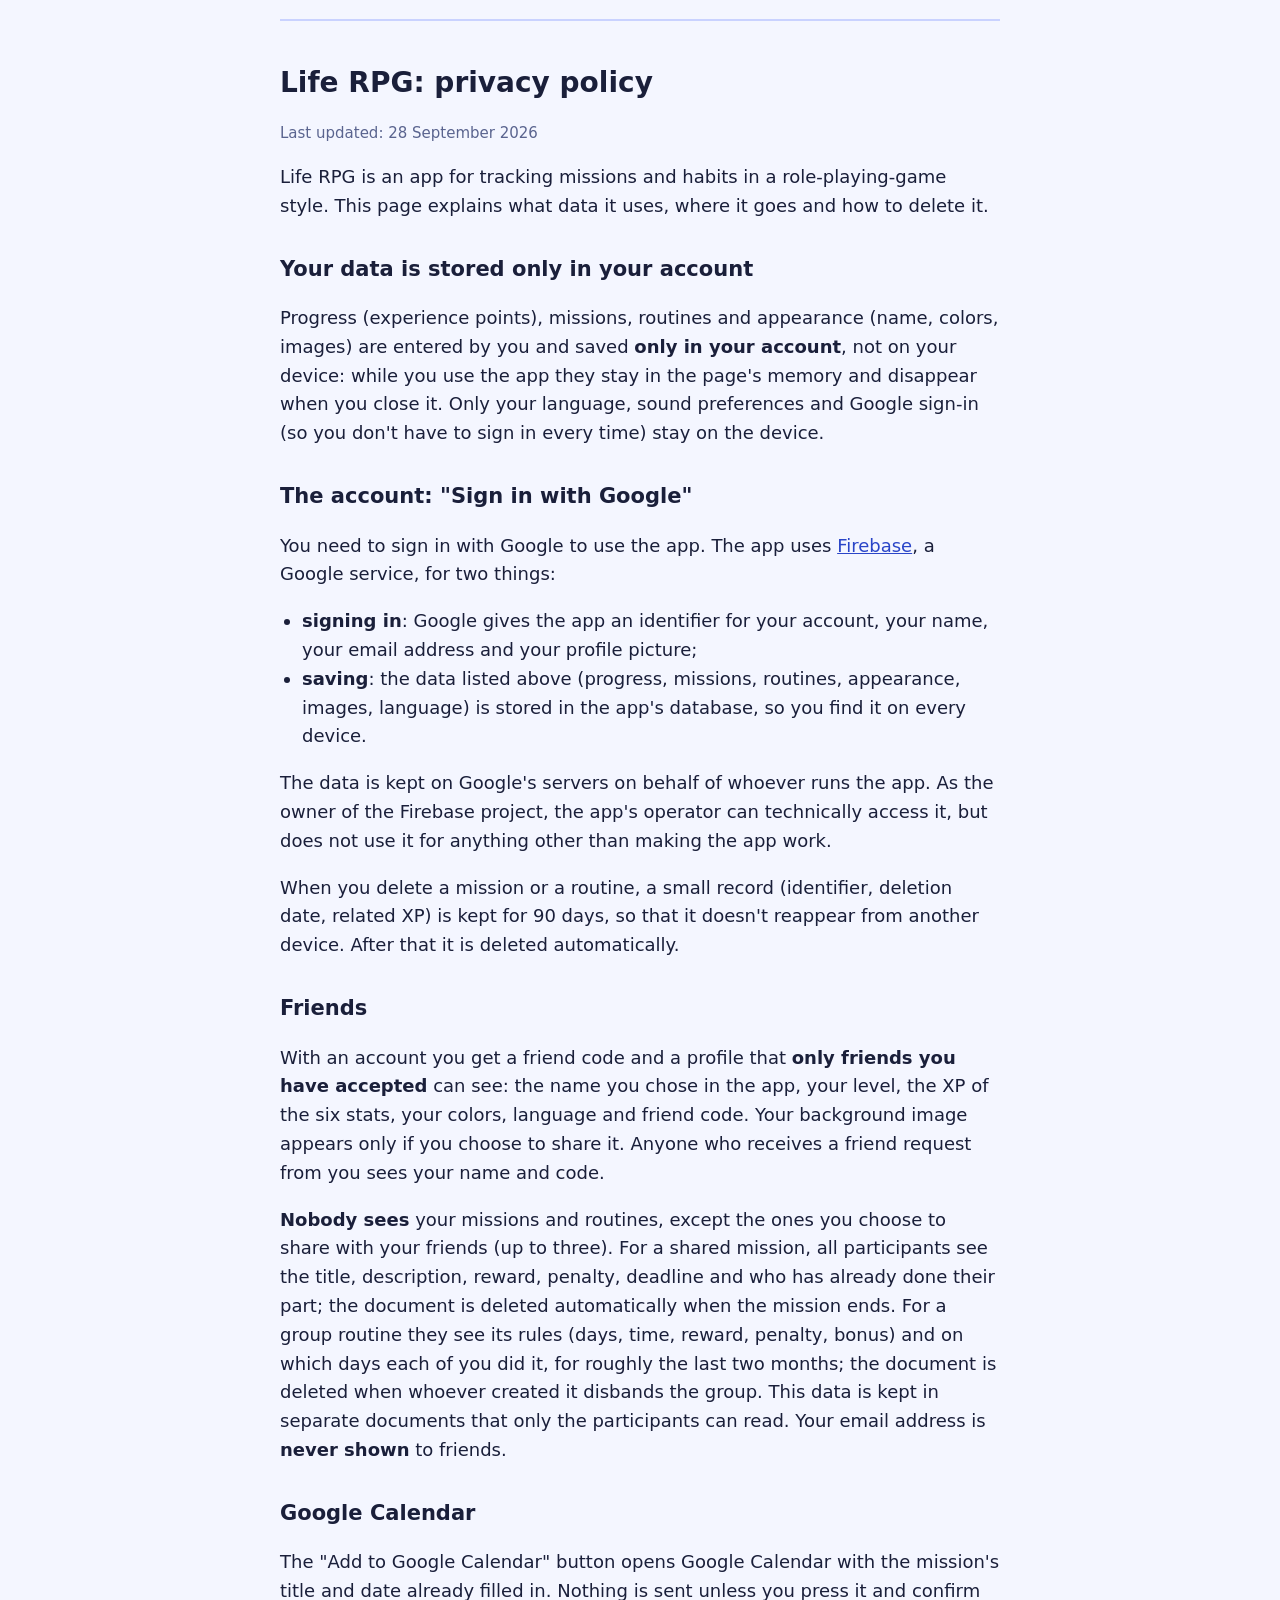
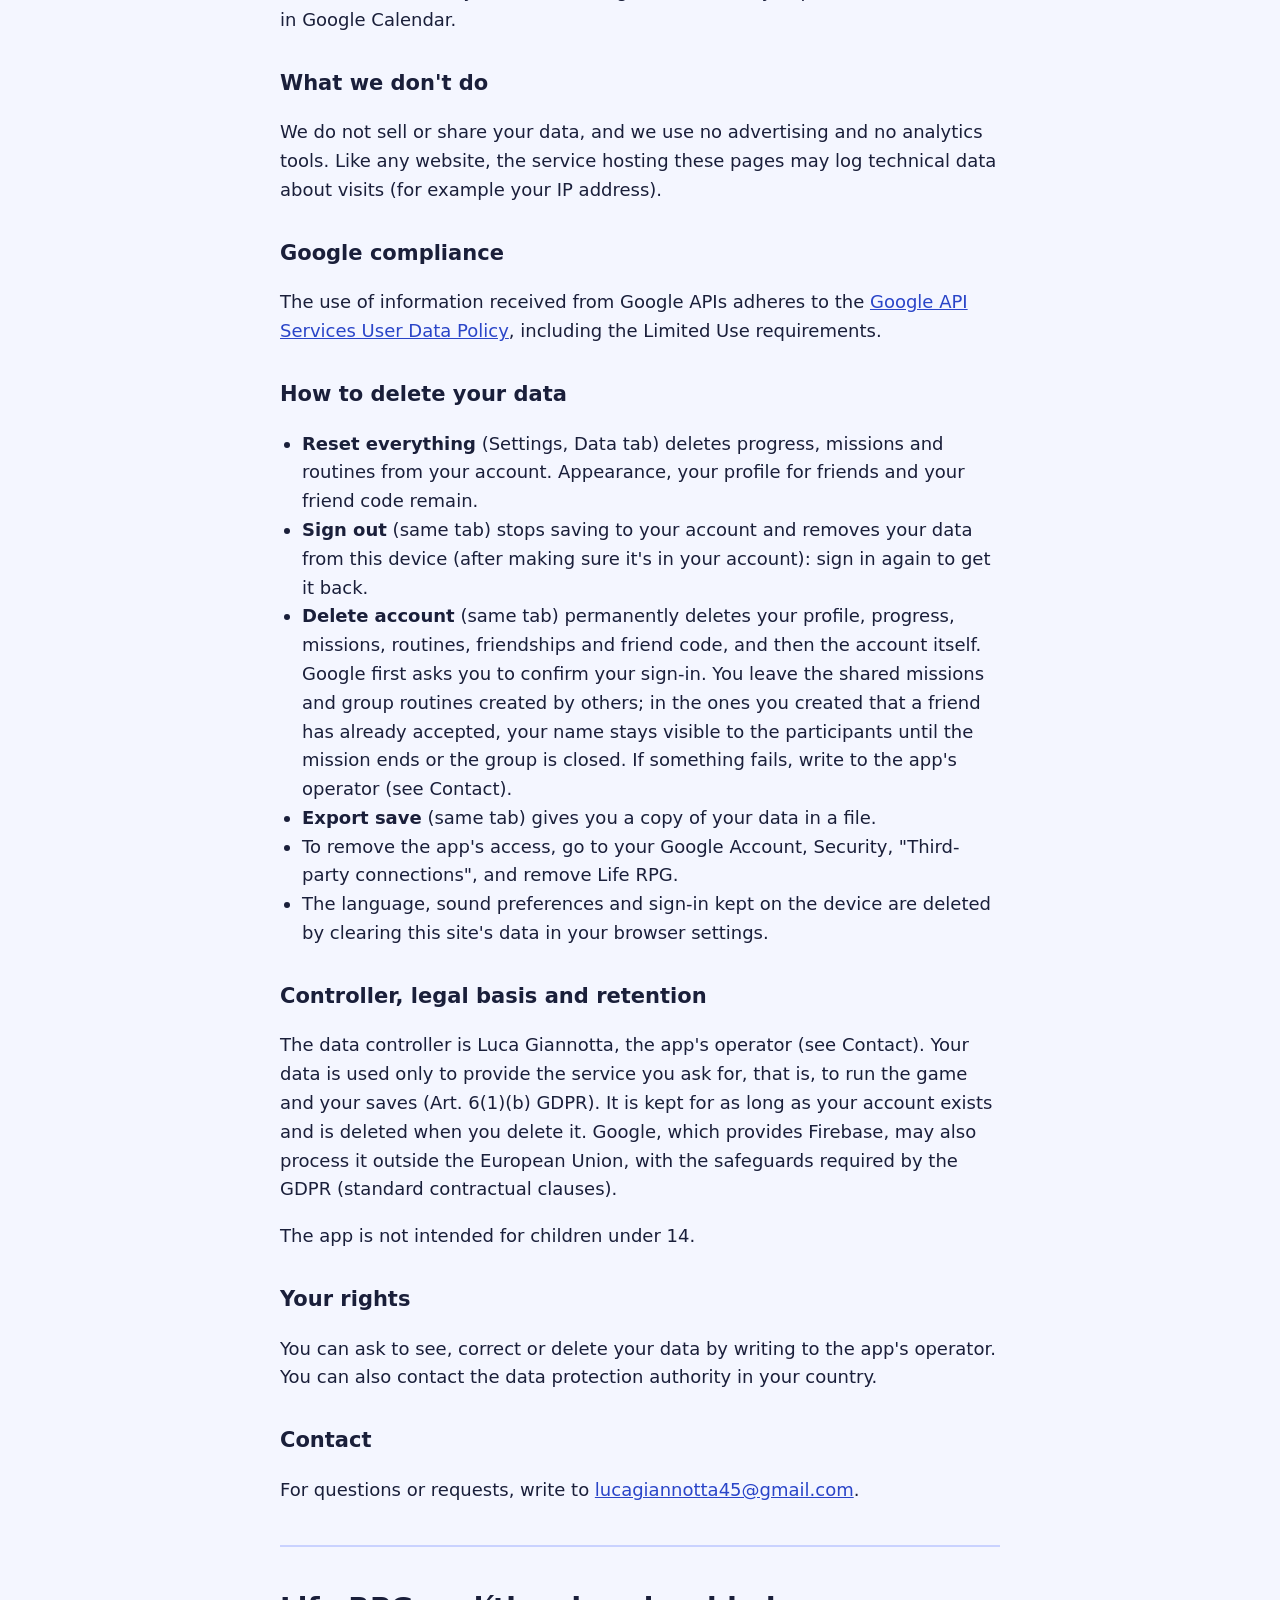
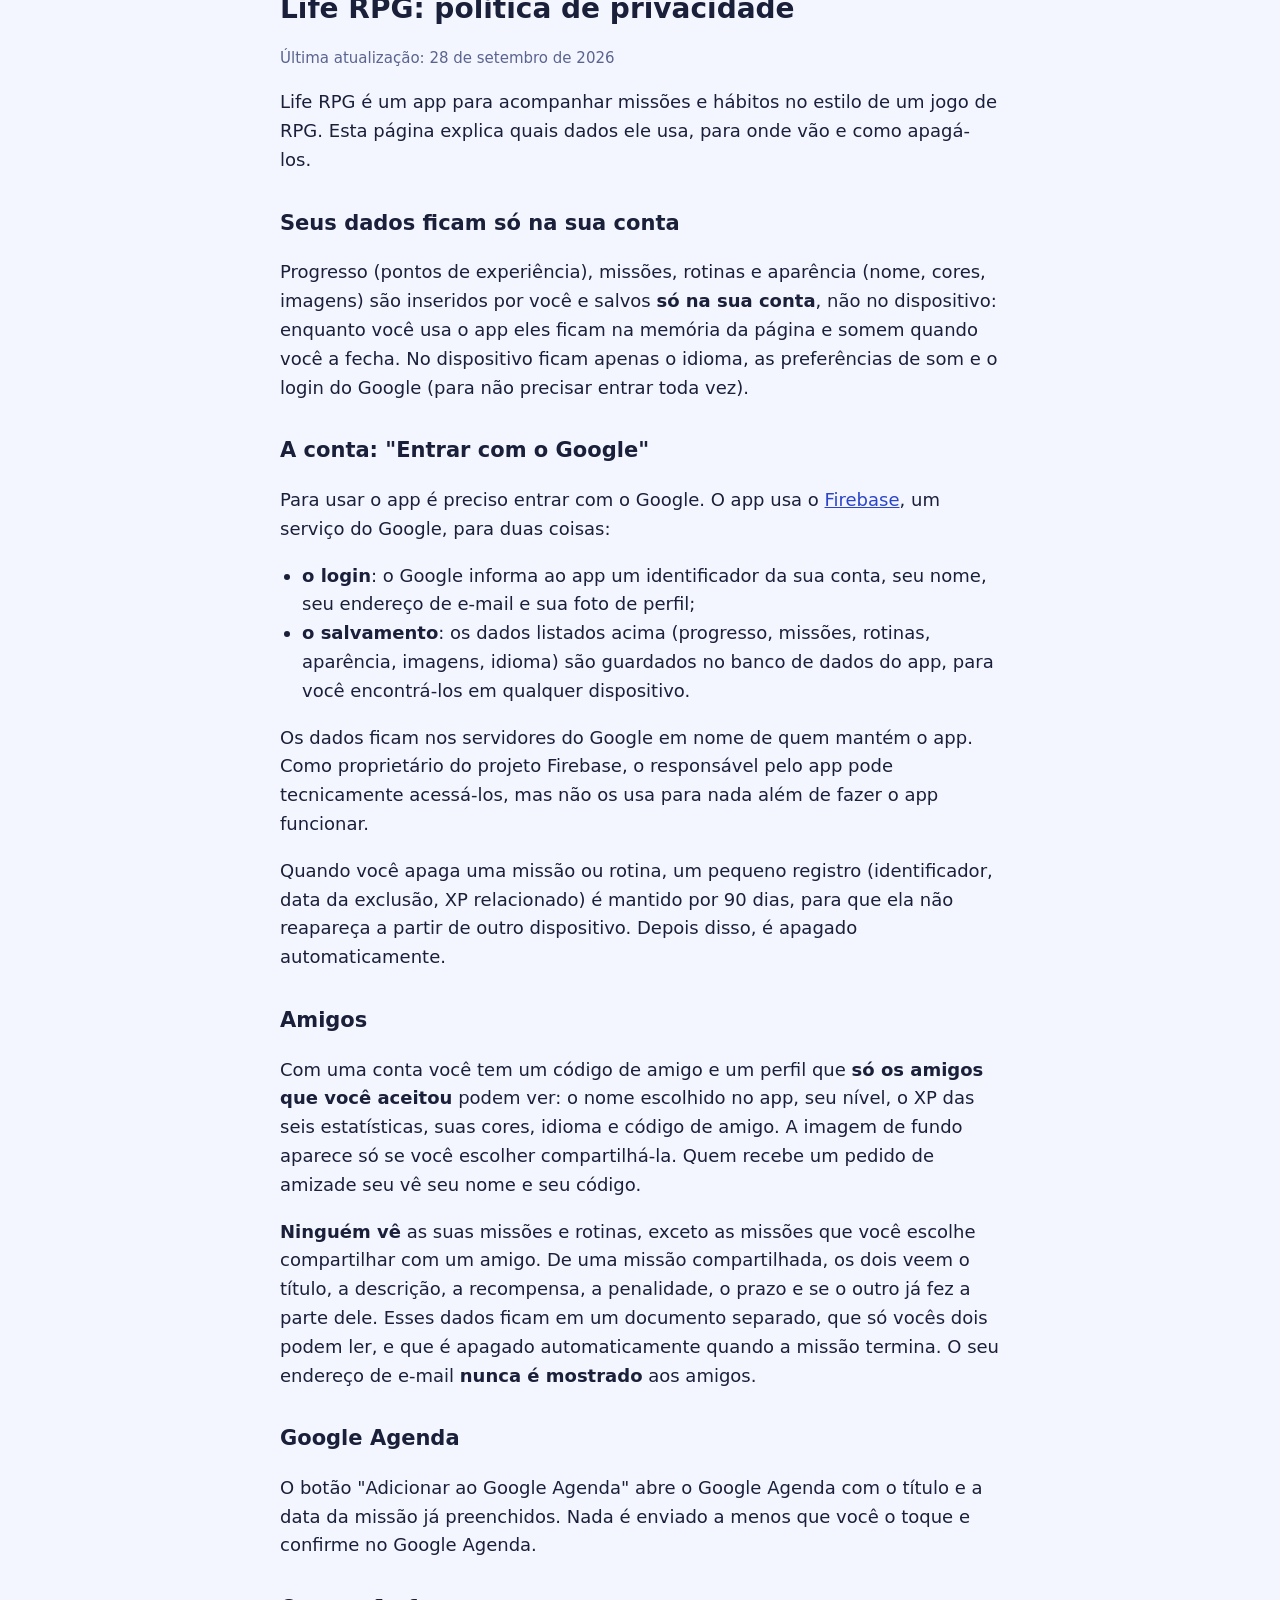
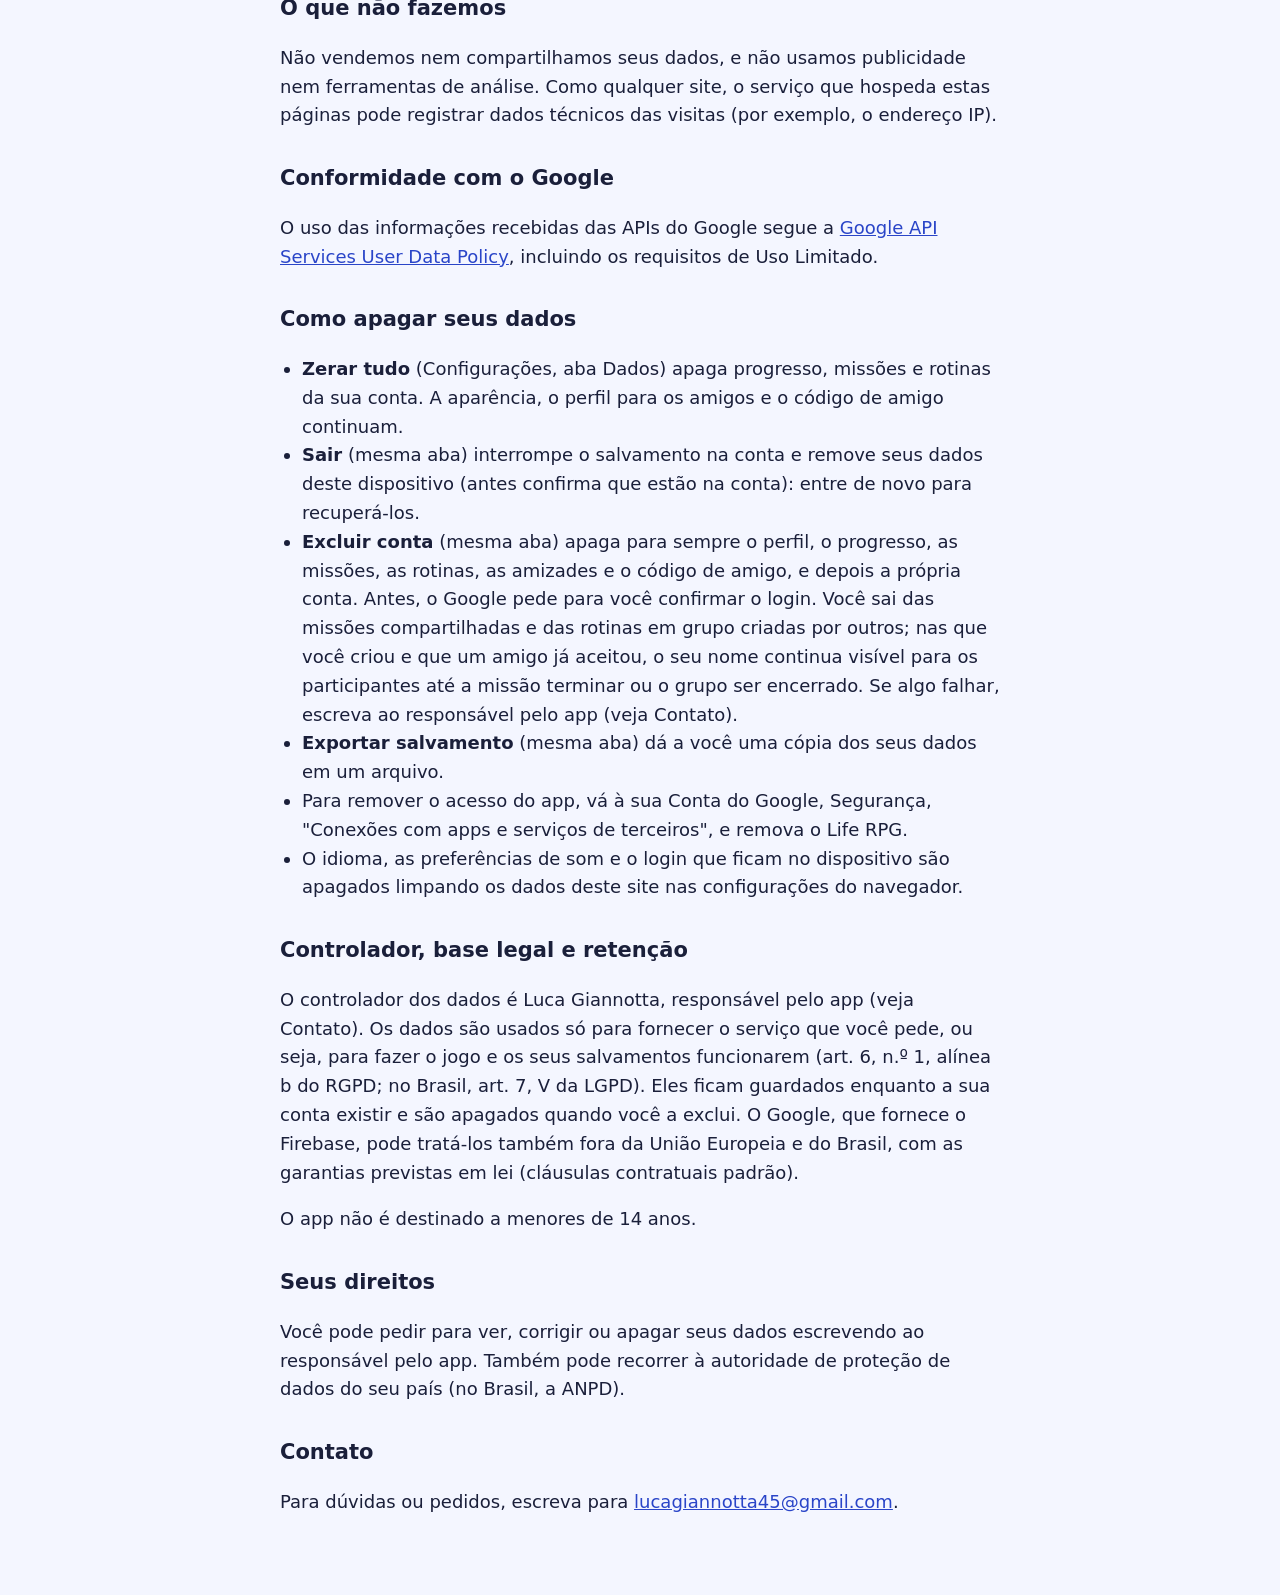
==== commit 49e5e215: "Add files via upload" ====
--- a/privacy.html
+++ b/privacy.html
@@ -59,7 +59,7 @@
 </ul>
 
 <h2>Titolare, base giuridica e conservazione</h2>
-<p>Il titolare del trattamento è il gestore dell'app (vedi Contatti). I dati si usano solo per fornirti il servizio che chiedi, cioè per far funzionare il gioco e i tuoi salvataggi (art. 6, par. 1, lett. b del GDPR). Restano finché esiste il tuo account e si cancellano quando lo elimini. Google, che fornisce Firebase, può trattarli anche fuori dall'Unione europea, con le garanzie previste dal GDPR (clausole contrattuali standard).</p>
+<p>Il titolare del trattamento è Luca Giannotta, gestore dell'app (vedi Contatti). I dati si usano solo per fornirti il servizio che chiedi, cioè per far funzionare il gioco e i tuoi salvataggi (art. 6, par. 1, lett. b del GDPR). Restano finché esiste il tuo account e si cancellano quando lo elimini. Google, che fornisce Firebase, può trattarli anche fuori dall'Unione europea, con le garanzie previste dal GDPR (clausole contrattuali standard).</p>
 <p>L'app non è pensata per chi ha meno di 14 anni.</p>
 
 <h2>I tuoi diritti</h2>
@@ -112,7 +112,7 @@
 </ul>
 
 <h2>Controller, legal basis and retention</h2>
-<p>The data controller is the app's operator (see Contact). Your data is used only to provide the service you ask for, that is, to run the game and your saves (Art. 6(1)(b) GDPR). It is kept for as long as your account exists and is deleted when you delete it. Google, which provides Firebase, may also process it outside the European Union, with the safeguards required by the GDPR (standard contractual clauses).</p>
+<p>The data controller is Luca Giannotta, the app's operator (see Contact). Your data is used only to provide the service you ask for, that is, to run the game and your saves (Art. 6(1)(b) GDPR). It is kept for as long as your account exists and is deleted when you delete it. Google, which provides Firebase, may also process it outside the European Union, with the safeguards required by the GDPR (standard contractual clauses).</p>
 <p>The app is not intended for children under 14.</p>
 
 <h2>Your rights</h2>
@@ -165,7 +165,7 @@
 </ul>
 
 <h2>Controlador, base legal e retenção</h2>
-<p>O controlador dos dados é o responsável pelo app (veja Contato). Os dados são usados só para fornecer o serviço que você pede, ou seja, para fazer o jogo e os seus salvamentos funcionarem (art. 6, n.º 1, alínea b do RGPD; no Brasil, art. 7, V da LGPD). Eles ficam guardados enquanto a sua conta existir e são apagados quando você a exclui. O Google, que fornece o Firebase, pode tratá-los também fora da União Europeia e do Brasil, com as garantias previstas em lei (cláusulas contratuais padrão).</p>
+<p>O controlador dos dados é Luca Giannotta, responsável pelo app (veja Contato). Os dados são usados só para fornecer o serviço que você pede, ou seja, para fazer o jogo e os seus salvamentos funcionarem (art. 6, n.º 1, alínea b do RGPD; no Brasil, art. 7, V da LGPD). Eles ficam guardados enquanto a sua conta existir e são apagados quando você a exclui. O Google, que fornece o Firebase, pode tratá-los também fora da União Europeia e do Brasil, com as garantias previstas em lei (cláusulas contratuais padrão).</p>
 <p>O app não é destinado a menores de 14 anos.</p>
 
 <h2>Seus direitos</h2>
